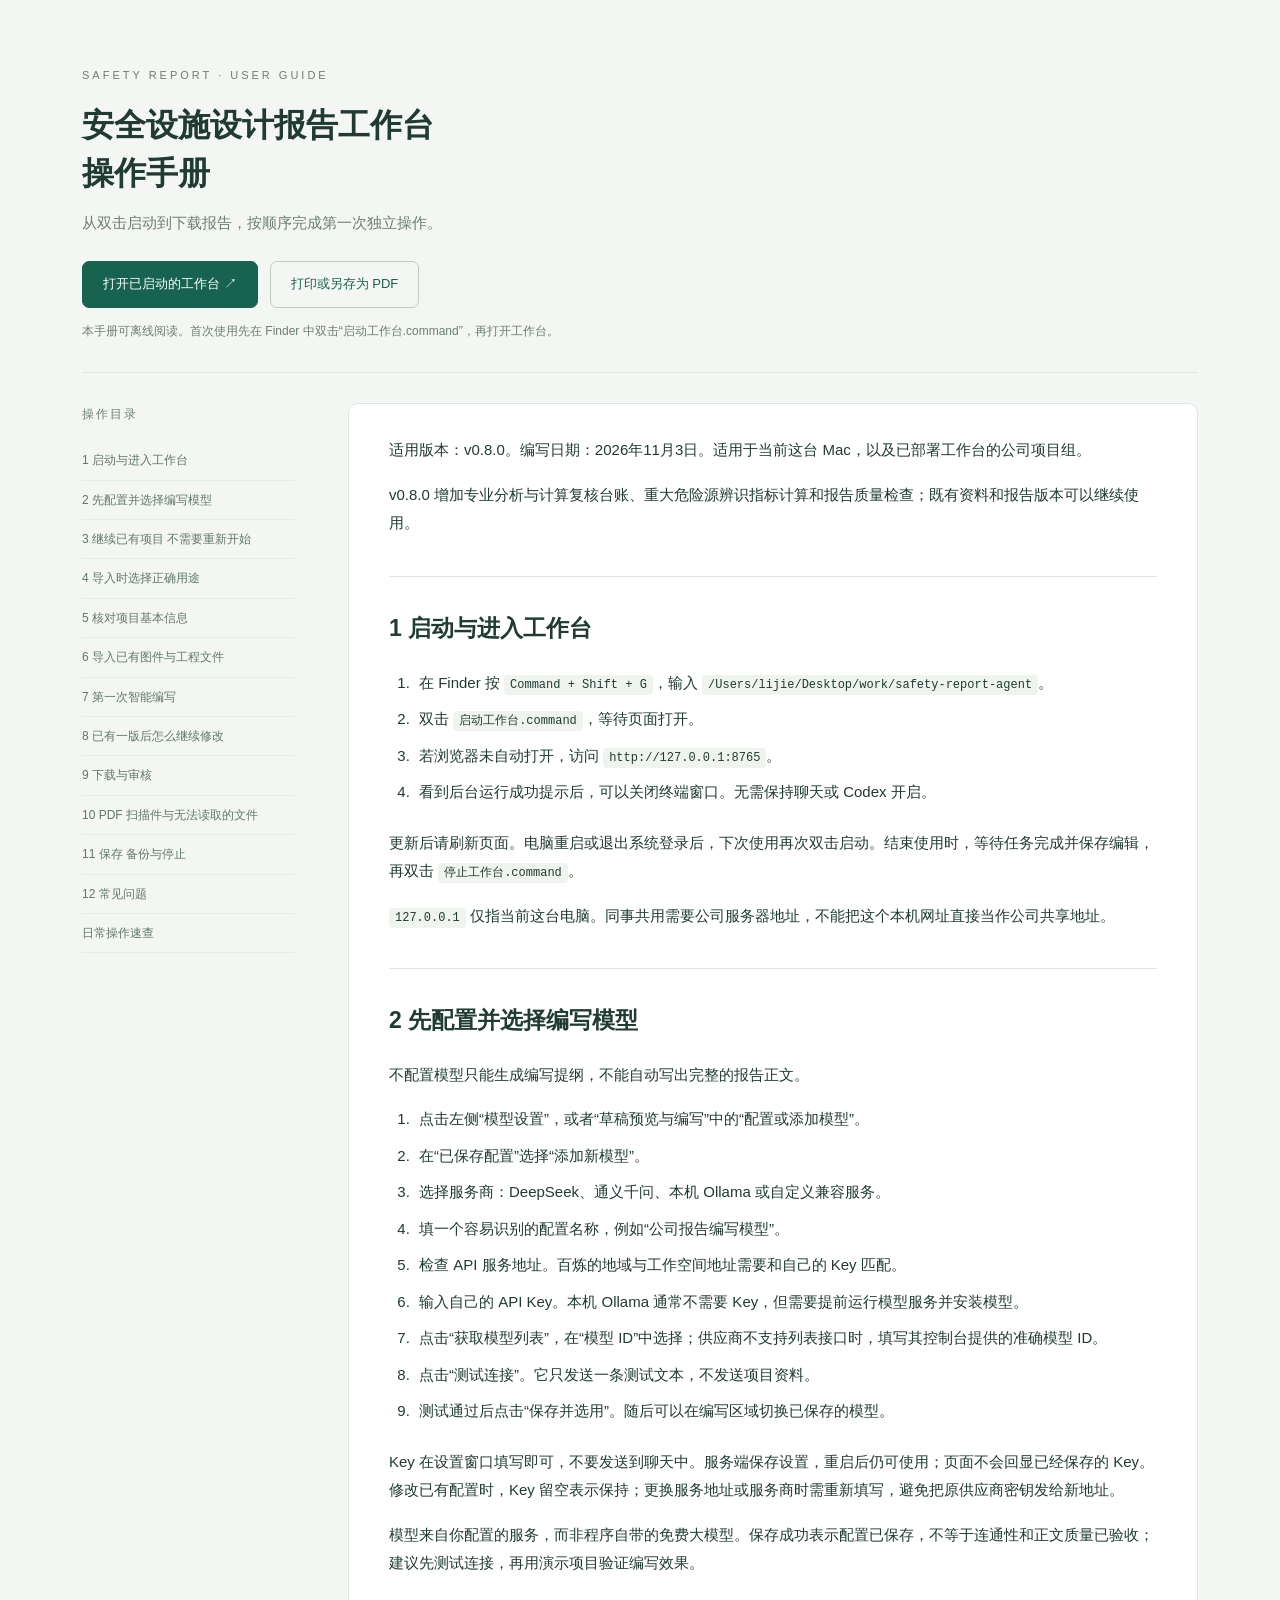
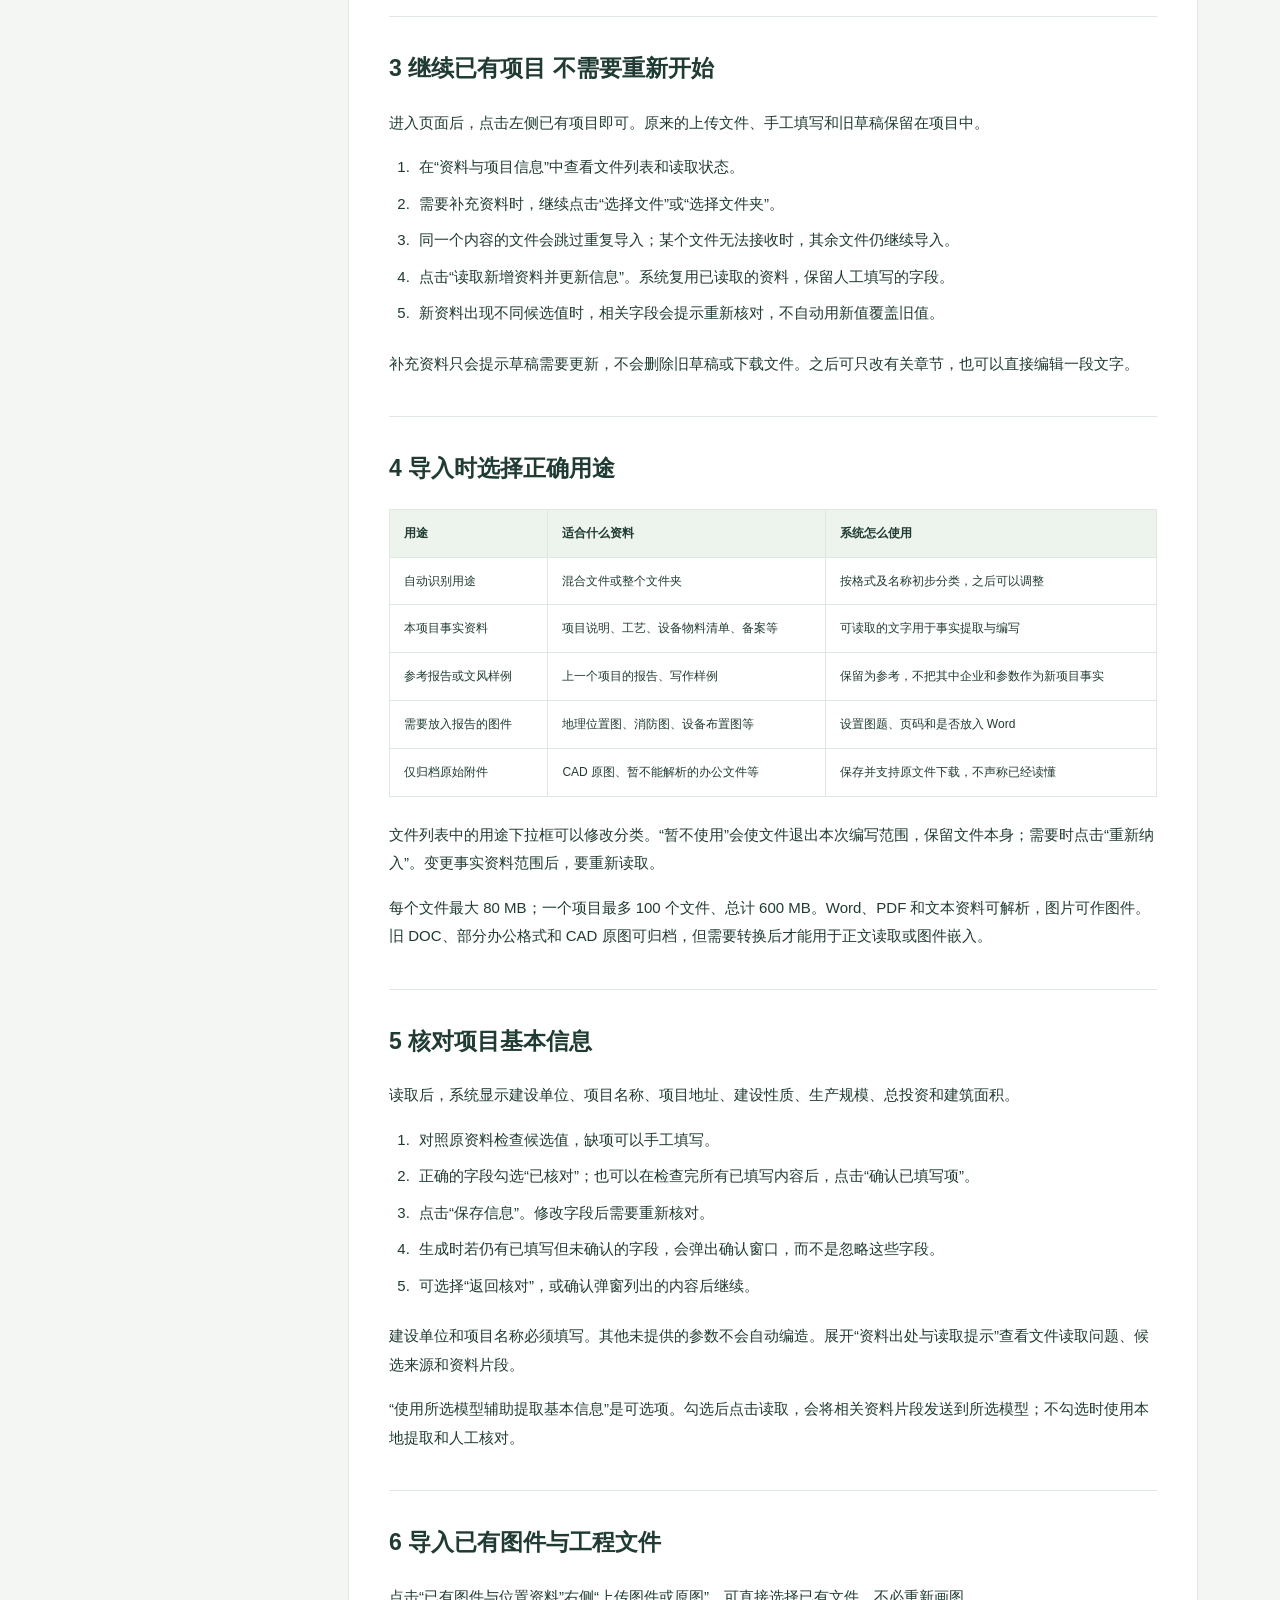
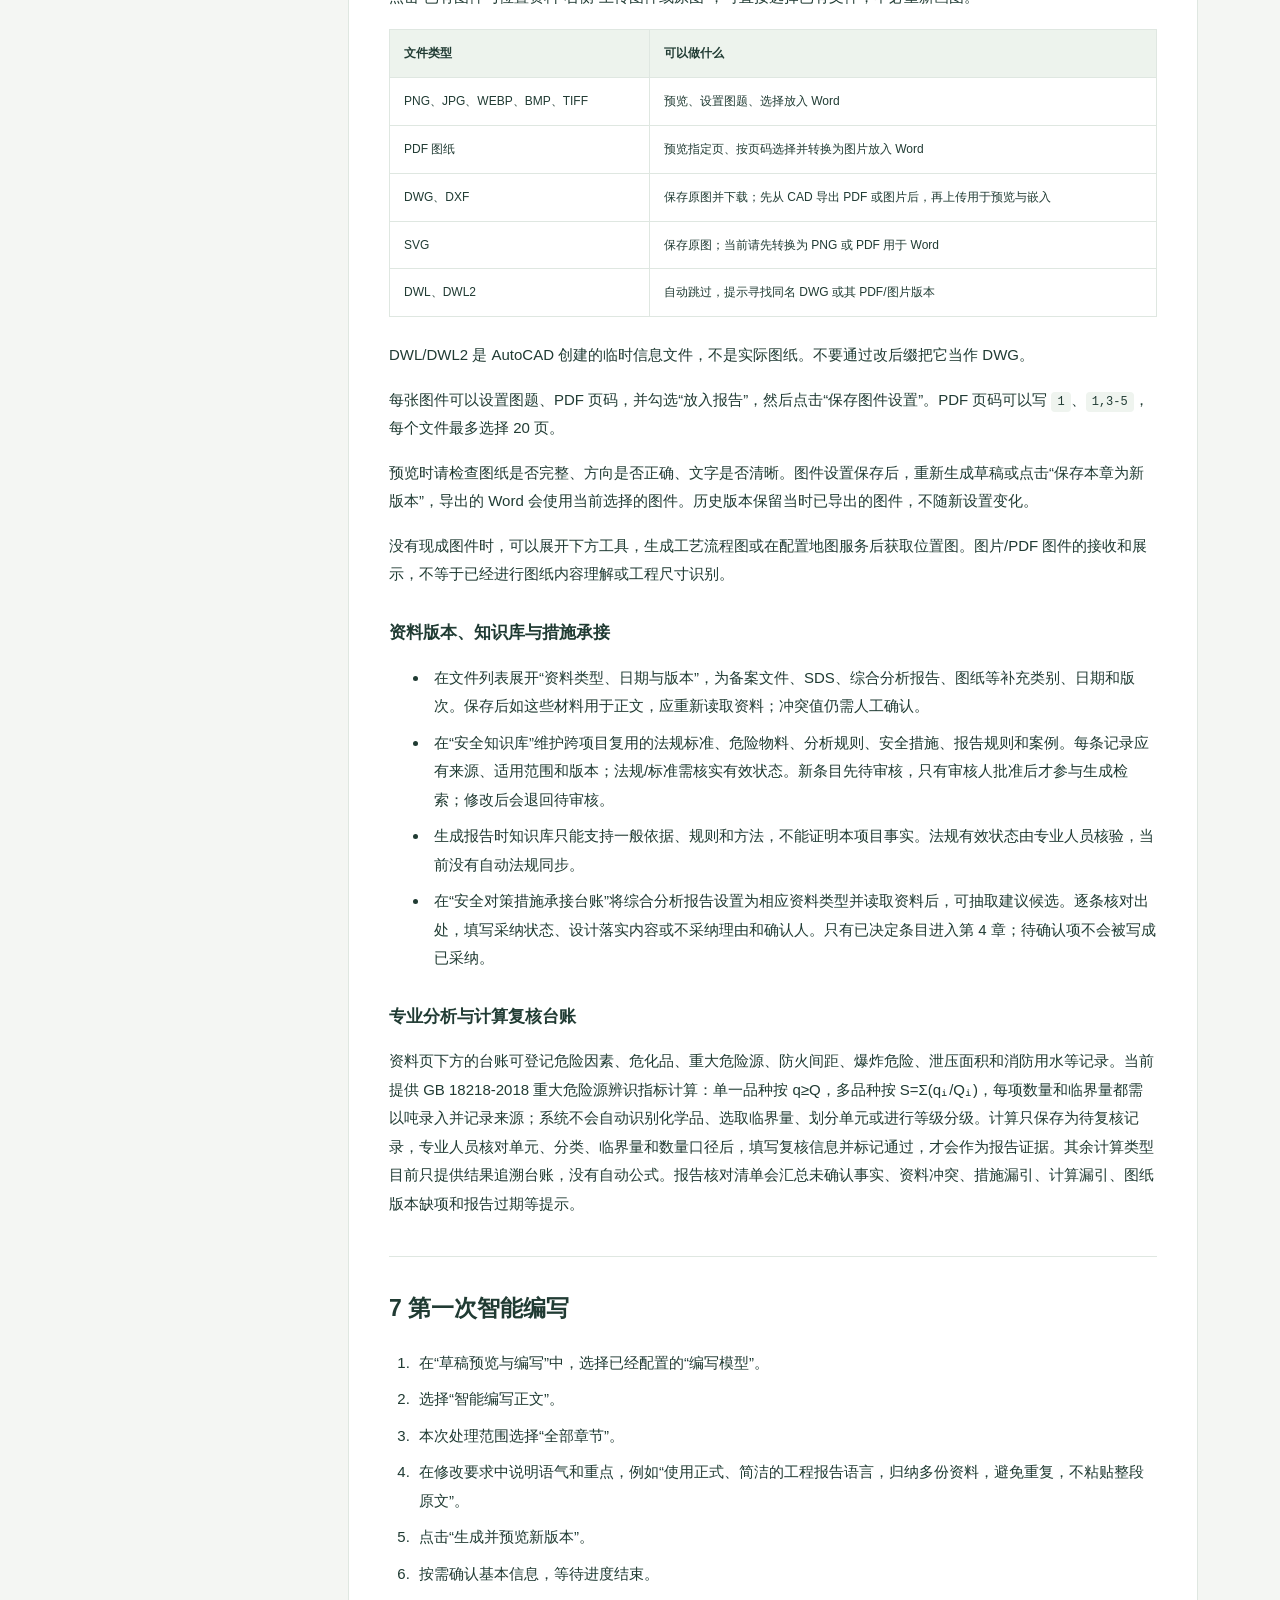
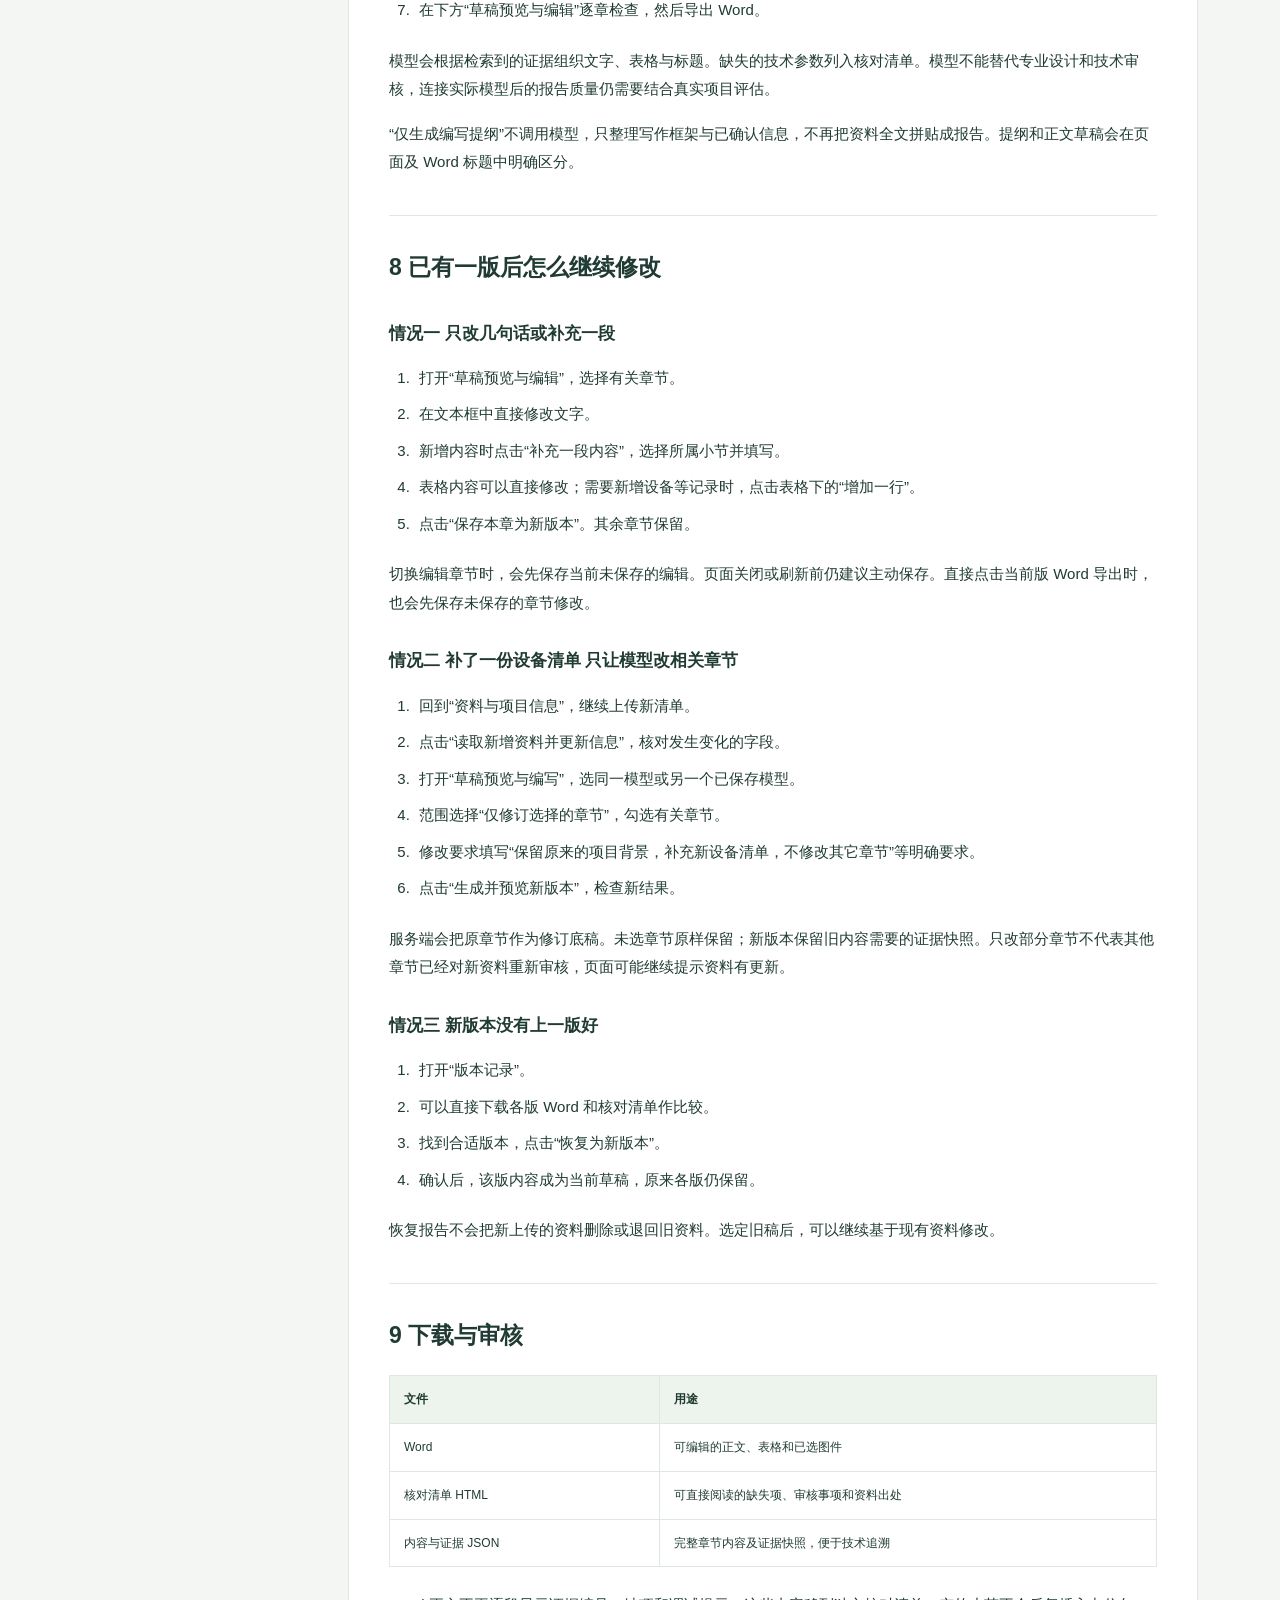
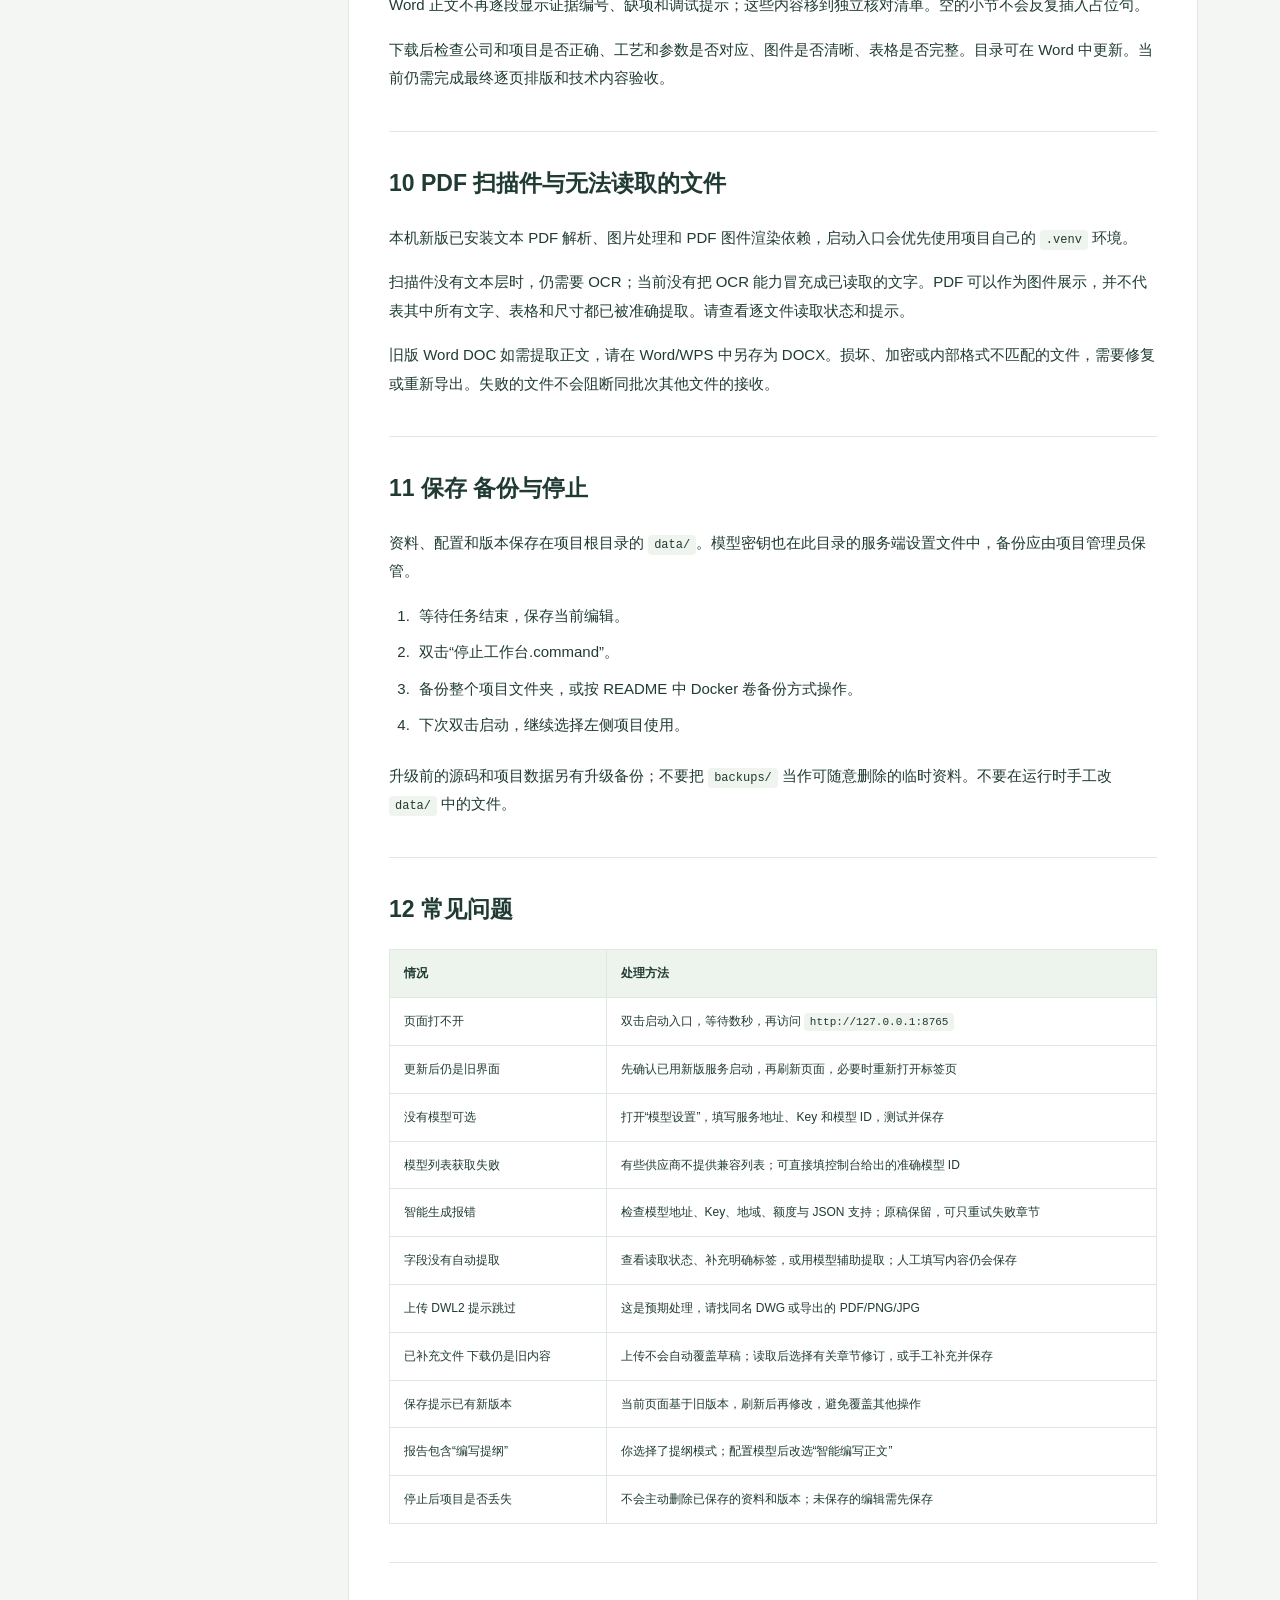
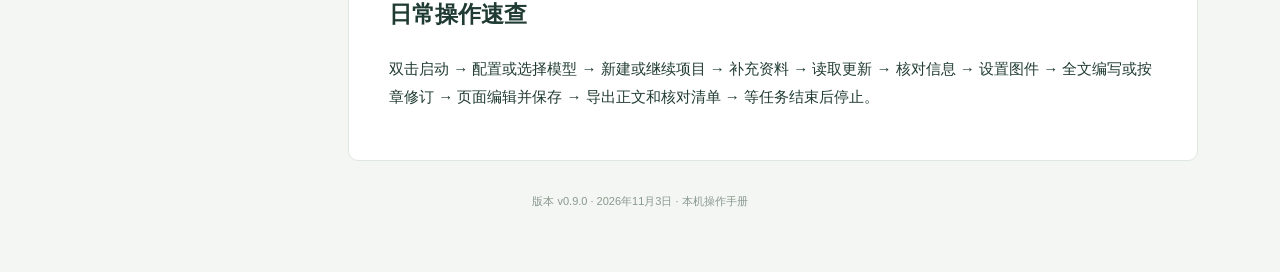
==== 操作手册.html @ 4f011739 "Initial source import: safety report agent v0.9.0" ====
<!doctype html><html lang="zh-CN"><head><meta charset="utf-8"><meta name="viewport" content="width=device-width,initial-scale=1"><title>安全设施设计报告工作台 操作手册</title><style>
:root{--ink:#203b33;--muted:#6b7e74;--green:#17634f;--line:#dfe7e1;--paper:#fff;--bg:#f4f6f3}*{box-sizing:border-box}html{scroll-behavior:smooth;scroll-padding-top:30px}body{margin:0;font:15px/1.9 -apple-system,BlinkMacSystemFont,"PingFang SC","Microsoft YaHei",sans-serif;color:var(--ink);background:var(--bg)}a{color:var(--green);text-decoration:none}a:hover{text-decoration:underline}.wrap{max-width:1180px;margin:auto;padding:40px 32px 60px}.hero{border-bottom:1px solid var(--line);padding:20px 0 30px;margin-bottom:30px}.eyebrow{font-size:11px;letter-spacing:3px;color:var(--muted)}h1{font-size:32px;line-height:1.5;margin:12px 0;font-weight:650}.subtitle{color:var(--muted);margin:0}.hero-actions{display:flex;gap:12px;align-items:center;flex-wrap:wrap;margin-top:24px}.button{display:inline-block;padding:10px 20px;background:var(--green);color:white;border-radius:7px;border:1px solid var(--green);font:inherit;font-size:13px;cursor:pointer}.button.secondary{background:transparent;color:var(--green);border-color:#bdcdc2}.hero small{display:block;color:var(--muted);margin-top:12px;font-size:12px}.layout{display:grid;grid-template-columns:230px minmax(0,1fr);gap:36px;align-items:start}nav{position:sticky;top:28px;padding-right:18px}nav strong{font-size:12px;font-weight:500;color:var(--muted);letter-spacing:2px;display:block;margin:0 0 15px}nav a{display:block;color:#5f7869;font-size:12px;padding:9px 0;border-bottom:1px solid #e6ece6;line-height:1.7}article{background:var(--paper);padding:32px 40px;border:1px solid var(--line);border-radius:10px;min-width:0}p{margin:0 0 16px}h2{font-size:23px;margin:38px 0 18px;font-weight:600;border-top:1px solid var(--line);padding-top:30px}h3{font-size:17px;margin:28px 0 14px;font-weight:600}ol{padding-left:25px;margin:12px 0 22px}li{padding-left:5px;margin:8px 0}code{font:12px/1.8 ui-monospace,SFMono-Regular,Menlo,"PingFang SC",monospace;background:#eff4ef;padding:3px 6px;border-radius:4px;overflow-wrap:anywhere;word-break:break-word}pre{background:#f0f5f0;padding:18px 22px;white-space:pre-wrap;overflow:auto;border-radius:6px;margin:18px 0 23px}pre code{background:transparent;padding:0;font-size:13px}.table-wrap{overflow-x:auto;margin:18px 0 24px}table{border-collapse:collapse;width:100%;font-size:12px;line-height:1.9}th,td{border:1px solid var(--line);padding:12px 14px;vertical-align:top;text-align:left}th{background:#edf3ed;font-weight:600}td:first-child{min-width:140px}td code{font-size:11px}footer{text-align:center;font-size:11px;color:#89998d;margin-top:30px}.route{font-size:12px;color:var(--muted);overflow-wrap:anywhere}button:focus-visible,a:focus-visible{outline:3px solid #81a88e;outline-offset:3px}@media(max-width:850px){.wrap{padding:25px 18px}.layout{display:block}nav{position:static;padding:0;margin-bottom:25px;display:flex;gap:8px;flex-wrap:wrap}nav strong{width:100%;margin-bottom:5px}nav a{border:1px solid var(--line);border-radius:5px;padding:6px 10px;font-size:11px}article{padding:22px}h1{font-size:27px}h2{font-size:21px}.route{font-size:11px}}@media print{@page{size:A4;margin:18mm 16mm}body{background:white;font-size:10pt;line-height:1.75}.wrap{padding:0;max-width:none}.hero{padding:0 0 14px;margin-bottom:16px}.eyebrow{font-size:8pt}h1{font-size:21pt}.subtitle{font-size:10pt}.hero-actions,nav,.hero small,footer{display:none}.layout{display:block}article{border:0;padding:0;border-radius:0}h2{font-size:15pt;margin:22px 0 12px;padding-top:16px;break-after:avoid}h3{font-size:11.5pt;margin:18px 0 9px;break-after:avoid}p,li{orphans:3;widows:3}table{font-size:9pt}thead{display:table-header-group}tr{break-inside:avoid}th,td{padding:6px 8px}code{font-size:8pt}pre{break-inside:avoid;padding:10px 14px}a{color:inherit}.table-wrap{overflow:visible}td:first-child{min-width:0}.route{font-size:8pt}}
</style></head><body><div class="wrap"><header class="hero"><span class="eyebrow">SAFETY REPORT · USER GUIDE</span><h1>安全设施设计报告工作台<br>操作手册</h1><p class="subtitle">从双击启动到下载报告，按顺序完成第一次独立操作。</p><div class="hero-actions"><a class="button" href="http://127.0.0.1:8765" target="_blank" rel="noopener">打开已启动的工作台 ↗</a><button class="button secondary" type="button" onclick="window.print()">打印或另存为 PDF</button></div><small>本手册可离线阅读。首次使用先在 Finder 中双击“启动工作台.command”，再打开工作台。</small></header><div class="layout"><nav aria-label="手册目录"><strong>操作目录</strong><a href="#section-1">1 启动与进入工作台</a><a href="#section-2">2 先配置并选择编写模型</a><a href="#section-3">3 继续已有项目 不需要重新开始</a><a href="#section-4">4 导入时选择正确用途</a><a href="#section-5">5 核对项目基本信息</a><a href="#section-6">6 导入已有图件与工程文件</a><a href="#section-7">7 第一次智能编写</a><a href="#section-8">8 已有一版后怎么继续修改</a><a href="#section-9">9 下载与审核</a><a href="#section-10">10 PDF 扫描件与无法读取的文件</a><a href="#section-11">11 保存 备份与停止</a><a href="#section-12">12 常见问题</a><a href="#section-13">日常操作速查</a></nav><article><p>适用版本：v0.8.0。编写日期：2026年11月3日。适用于当前这台 Mac，以及已部署工作台的公司项目组。</p><p>v0.8.0 增加专业分析与计算复核台账、重大危险源辨识指标计算和报告质量检查；既有资料和报告版本可以继续使用。</p><h2 id="section-1">1 启动与进入工作台</h2><ol start="1"><li>在 Finder 按 <code>Command + Shift + G</code>，输入 <code>/Users/lijie/Desktop/work/safety-report-agent</code>。</li><li>双击 <code>启动工作台.command</code>，等待页面打开。</li><li>若浏览器未自动打开，访问 <code>http://127.0.0.1:8765</code>。</li><li>看到后台运行成功提示后，可以关闭终端窗口。无需保持聊天或 Codex 开启。</li></ol><p>更新后请刷新页面。电脑重启或退出系统登录后，下次使用再次双击启动。结束使用时，等待任务完成并保存编辑，再双击 <code>停止工作台.command</code>。</p><p><code>127.0.0.1</code> 仅指当前这台电脑。同事共用需要公司服务器地址，不能把这个本机网址直接当作公司共享地址。</p><h2 id="section-2">2 先配置并选择编写模型</h2><p>不配置模型只能生成编写提纲，不能自动写出完整的报告正文。</p><ol start="1"><li>点击左侧“模型设置”，或者“草稿预览与编写”中的“配置或添加模型”。</li><li>在“已保存配置”选择“添加新模型”。</li><li>选择服务商：DeepSeek、通义千问、本机 Ollama 或自定义兼容服务。</li><li>填一个容易识别的配置名称，例如“公司报告编写模型”。</li><li>检查 API 服务地址。百炼的地域与工作空间地址需要和自己的 Key 匹配。</li><li>输入自己的 API Key。本机 Ollama 通常不需要 Key，但需要提前运行模型服务并安装模型。</li><li>点击“获取模型列表”，在“模型 ID”中选择；供应商不支持列表接口时，填写其控制台提供的准确模型 ID。</li><li>点击“测试连接”。它只发送一条测试文本，不发送项目资料。</li><li>测试通过后点击“保存并选用”。随后可以在编写区域切换已保存的模型。</li></ol><p>Key 在设置窗口填写即可，不要发送到聊天中。服务端保存设置，重启后仍可使用；页面不会回显已经保存的 Key。修改已有配置时，Key 留空表示保持；更换服务地址或服务商时需重新填写，避免把原供应商密钥发给新地址。</p><p>模型来自你配置的服务，而非程序自带的免费大模型。保存成功表示配置已保存，不等于连通性和正文质量已验收；建议先测试连接，再用演示项目验证编写效果。</p><h2 id="section-3">3 继续已有项目 不需要重新开始</h2><p>进入页面后，点击左侧已有项目即可。原来的上传文件、手工填写和旧草稿保留在项目中。</p><ol start="1"><li>在“资料与项目信息”中查看文件列表和读取状态。</li><li>需要补充资料时，继续点击“选择文件”或“选择文件夹”。</li><li>同一个内容的文件会跳过重复导入；某个文件无法接收时，其余文件仍继续导入。</li><li>点击“读取新增资料并更新信息”。系统复用已读取的资料，保留人工填写的字段。</li><li>新资料出现不同候选值时，相关字段会提示重新核对，不自动用新值覆盖旧值。</li></ol><p>补充资料只会提示草稿需要更新，不会删除旧草稿或下载文件。之后可只改有关章节，也可以直接编辑一段文字。</p><h2 id="section-4">4 导入时选择正确用途</h2><div class="table-wrap"><table><thead><tr><th>用途</th><th>适合什么资料</th><th>系统怎么使用</th></tr></thead><tbody><tr><td>自动识别用途</td><td>混合文件或整个文件夹</td><td>按格式及名称初步分类，之后可以调整</td></tr><tr><td>本项目事实资料</td><td>项目说明、工艺、设备物料清单、备案等</td><td>可读取的文字用于事实提取与编写</td></tr><tr><td>参考报告或文风样例</td><td>上一个项目的报告、写作样例</td><td>保留为参考，不把其中企业和参数作为新项目事实</td></tr><tr><td>需要放入报告的图件</td><td>地理位置图、消防图、设备布置图等</td><td>设置图题、页码和是否放入 Word</td></tr><tr><td>仅归档原始附件</td><td>CAD 原图、暂不能解析的办公文件等</td><td>保存并支持原文件下载，不声称已经读懂</td></tr></tbody></table></div><p>文件列表中的用途下拉框可以修改分类。“暂不使用”会使文件退出本次编写范围，保留文件本身；需要时点击“重新纳入”。变更事实资料范围后，要重新读取。</p><p>每个文件最大 80 MB；一个项目最多 100 个文件、总计 600 MB。Word、PDF 和文本资料可解析，图片可作图件。旧 DOC、部分办公格式和 CAD 原图可归档，但需要转换后才能用于正文读取或图件嵌入。</p><h2 id="section-5">5 核对项目基本信息</h2><p>读取后，系统显示建设单位、项目名称、项目地址、建设性质、生产规模、总投资和建筑面积。</p><ol start="1"><li>对照原资料检查候选值，缺项可以手工填写。</li><li>正确的字段勾选“已核对”；也可以在检查完所有已填写内容后，点击“确认已填写项”。</li><li>点击“保存信息”。修改字段后需要重新核对。</li><li>生成时若仍有已填写但未确认的字段，会弹出确认窗口，而不是忽略这些字段。</li><li>可选择“返回核对”，或确认弹窗列出的内容后继续。</li></ol><p>建设单位和项目名称必须填写。其他未提供的参数不会自动编造。展开“资料出处与读取提示”查看文件读取问题、候选来源和资料片段。</p><p>“使用所选模型辅助提取基本信息”是可选项。勾选后点击读取，会将相关资料片段发送到所选模型；不勾选时使用本地提取和人工核对。</p><h2 id="section-6">6 导入已有图件与工程文件</h2><p>点击“已有图件与位置资料”右侧“上传图件或原图”，可直接选择已有文件，不必重新画图。</p><div class="table-wrap"><table><thead><tr><th>文件类型</th><th>可以做什么</th></tr></thead><tbody><tr><td>PNG、JPG、WEBP、BMP、TIFF</td><td>预览、设置图题、选择放入 Word</td></tr><tr><td>PDF 图纸</td><td>预览指定页、按页码选择并转换为图片放入 Word</td></tr><tr><td>DWG、DXF</td><td>保存原图并下载；先从 CAD 导出 PDF 或图片后，再上传用于预览与嵌入</td></tr><tr><td>SVG</td><td>保存原图；当前请先转换为 PNG 或 PDF 用于 Word</td></tr><tr><td>DWL、DWL2</td><td>自动跳过，提示寻找同名 DWG 或其 PDF/图片版本</td></tr></tbody></table></div><p>DWL/DWL2 是 AutoCAD 创建的临时信息文件，不是实际图纸。不要通过改后缀把它当作 DWG。</p><p>每张图件可以设置图题、PDF 页码，并勾选“放入报告”，然后点击“保存图件设置”。PDF 页码可以写 <code>1</code>、<code>1,3-5</code>，每个文件最多选择 20 页。</p><p>预览时请检查图纸是否完整、方向是否正确、文字是否清晰。图件设置保存后，重新生成草稿或点击“保存本章为新版本”，导出的 Word 会使用当前选择的图件。历史版本保留当时已导出的图件，不随新设置变化。</p><p>没有现成图件时，可以展开下方工具，生成工艺流程图或在配置地图服务后获取位置图。图片/PDF 图件的接收和展示，不等于已经进行图纸内容理解或工程尺寸识别。</p><h3>资料版本、知识库与措施承接</h3><ul><li>在文件列表展开“资料类型、日期与版本”，为备案文件、SDS、综合分析报告、图纸等补充类别、日期和版次。保存后如这些材料用于正文，应重新读取资料；冲突值仍需人工确认。</li><li>在“安全知识库”维护跨项目复用的法规标准、危险物料、分析规则、安全措施、报告规则和案例。每条记录应有来源、适用范围和版本；法规/标准需核实有效状态。新条目先待审核，只有审核人批准后才参与生成检索；修改后会退回待审核。</li><li>生成报告时知识库只能支持一般依据、规则和方法，不能证明本项目事实。法规有效状态由专业人员核验，当前没有自动法规同步。</li><li>在“安全对策措施承接台账”将综合分析报告设置为相应资料类型并读取资料后，可抽取建议候选。逐条核对出处，填写采纳状态、设计落实内容或不采纳理由和确认人。只有已决定条目进入第 4 章；待确认项不会被写成已采纳。</li></ul><h3>专业分析与计算复核台账</h3><p>资料页下方的台账可登记危险因素、危化品、重大危险源、防火间距、爆炸危险、泄压面积和消防用水等记录。当前提供 GB 18218-2018 重大危险源辨识指标计算：单一品种按 q≥Q，多品种按 S=Σ(qᵢ/Qᵢ)，每项数量和临界量都需以吨录入并记录来源；系统不会自动识别化学品、选取临界量、划分单元或进行等级分级。计算只保存为待复核记录，专业人员核对单元、分类、临界量和数量口径后，填写复核信息并标记通过，才会作为报告证据。其余计算类型目前只提供结果追溯台账，没有自动公式。报告核对清单会汇总未确认事实、资料冲突、措施漏引、计算漏引、图纸版本缺项和报告过期等提示。</p><h2 id="section-7">7 第一次智能编写</h2><ol start="1"><li>在“草稿预览与编写”中，选择已经配置的“编写模型”。</li><li>选择“智能编写正文”。</li><li>本次处理范围选择“全部章节”。</li><li>在修改要求中说明语气和重点，例如“使用正式、简洁的工程报告语言，归纳多份资料，避免重复，不粘贴整段原文”。</li><li>点击“生成并预览新版本”。</li><li>按需确认基本信息，等待进度结束。</li><li>在下方“草稿预览与编辑”逐章检查，然后导出 Word。</li></ol><p>模型会根据检索到的证据组织文字、表格与标题。缺失的技术参数列入核对清单。模型不能替代专业设计和技术审核，连接实际模型后的报告质量仍需要结合真实项目评估。</p><p>“仅生成编写提纲”不调用模型，只整理写作框架与已确认信息，不再把资料全文拼贴成报告。提纲和正文草稿会在页面及 Word 标题中明确区分。</p><h2 id="section-8">8 已有一版后怎么继续修改</h2><h3>情况一 只改几句话或补充一段</h3><ol start="1"><li>打开“草稿预览与编辑”，选择有关章节。</li><li>在文本框中直接修改文字。</li><li>新增内容时点击“补充一段内容”，选择所属小节并填写。</li><li>表格内容可以直接修改；需要新增设备等记录时，点击表格下的“增加一行”。</li><li>点击“保存本章为新版本”。其余章节保留。</li></ol><p>切换编辑章节时，会先保存当前未保存的编辑。页面关闭或刷新前仍建议主动保存。直接点击当前版 Word 导出时，也会先保存未保存的章节修改。</p><h3>情况二 补了一份设备清单 只让模型改相关章节</h3><ol start="1"><li>回到“资料与项目信息”，继续上传新清单。</li><li>点击“读取新增资料并更新信息”，核对发生变化的字段。</li><li>打开“草稿预览与编写”，选同一模型或另一个已保存模型。</li><li>范围选择“仅修订选择的章节”，勾选有关章节。</li><li>修改要求填写“保留原来的项目背景，补充新设备清单，不修改其它章节”等明确要求。</li><li>点击“生成并预览新版本”，检查新结果。</li></ol><p>服务端会把原章节作为修订底稿。未选章节原样保留；新版本保留旧内容需要的证据快照。只改部分章节不代表其他章节已经对新资料重新审核，页面可能继续提示资料有更新。</p><h3>情况三 新版本没有上一版好</h3><ol start="1"><li>打开“版本记录”。</li><li>可以直接下载各版 Word 和核对清单作比较。</li><li>找到合适版本，点击“恢复为新版本”。</li><li>确认后，该版内容成为当前草稿，原来各版仍保留。</li></ol><p>恢复报告不会把新上传的资料删除或退回旧资料。选定旧稿后，可以继续基于现有资料修改。</p><h2 id="section-9">9 下载与审核</h2><div class="table-wrap"><table><thead><tr><th>文件</th><th>用途</th></tr></thead><tbody><tr><td>Word</td><td>可编辑的正文、表格和已选图件</td></tr><tr><td>核对清单 HTML</td><td>可直接阅读的缺失项、审核事项和资料出处</td></tr><tr><td>内容与证据 JSON</td><td>完整章节内容及证据快照，便于技术追溯</td></tr></tbody></table></div><p>Word 正文不再逐段显示证据编号、缺项和调试提示；这些内容移到独立核对清单。空的小节不会反复插入占位句。</p><p>下载后检查公司和项目是否正确、工艺和参数是否对应、图件是否清晰、表格是否完整。目录可在 Word 中更新。当前仍需完成最终逐页排版和技术内容验收。</p><h2 id="section-10">10 PDF 扫描件与无法读取的文件</h2><p>本机新版已安装文本 PDF 解析、图片处理和 PDF 图件渲染依赖，启动入口会优先使用项目自己的 <code>.venv</code> 环境。</p><p>扫描件没有文本层时，仍需要 OCR；当前没有把 OCR 能力冒充成已读取的文字。PDF 可以作为图件展示，并不代表其中所有文字、表格和尺寸都已被准确提取。请查看逐文件读取状态和提示。</p><p>旧版 Word DOC 如需提取正文，请在 Word/WPS 中另存为 DOCX。损坏、加密或内部格式不匹配的文件，需要修复或重新导出。失败的文件不会阻断同批次其他文件的接收。</p><h2 id="section-11">11 保存 备份与停止</h2><p>资料、配置和版本保存在项目根目录的 <code>data/</code>。模型密钥也在此目录的服务端设置文件中，备份应由项目管理员保管。</p><ol start="1"><li>等待任务结束，保存当前编辑。</li><li>双击“停止工作台.command”。</li><li>备份整个项目文件夹，或按 README 中 Docker 卷备份方式操作。</li><li>下次双击启动，继续选择左侧项目使用。</li></ol><p>升级前的源码和项目数据另有升级备份；不要把 <code>backups/</code> 当作可随意删除的临时资料。不要在运行时手工改 <code>data/</code> 中的文件。</p><h2 id="section-12">12 常见问题</h2><div class="table-wrap"><table><thead><tr><th>情况</th><th>处理方法</th></tr></thead><tbody><tr><td>页面打不开</td><td>双击启动入口，等待数秒，再访问 <code>http://127.0.0.1:8765</code></td></tr><tr><td>更新后仍是旧界面</td><td>先确认已用新版服务启动，再刷新页面，必要时重新打开标签页</td></tr><tr><td>没有模型可选</td><td>打开“模型设置”，填写服务地址、Key 和模型 ID，测试并保存</td></tr><tr><td>模型列表获取失败</td><td>有些供应商不提供兼容列表；可直接填控制台给出的准确模型 ID</td></tr><tr><td>智能生成报错</td><td>检查模型地址、Key、地域、额度与 JSON 支持；原稿保留，可只重试失败章节</td></tr><tr><td>字段没有自动提取</td><td>查看读取状态、补充明确标签，或用模型辅助提取；人工填写内容仍会保存</td></tr><tr><td>上传 DWL2 提示跳过</td><td>这是预期处理，请找同名 DWG 或导出的 PDF/PNG/JPG</td></tr><tr><td>已补充文件 下载仍是旧内容</td><td>上传不会自动覆盖草稿；读取后选择有关章节修订，或手工补充并保存</td></tr><tr><td>保存提示已有新版本</td><td>当前页面基于旧版本，刷新后再修改，避免覆盖其他操作</td></tr><tr><td>报告包含“编写提纲”</td><td>你选择了提纲模式；配置模型后改选“智能编写正文”</td></tr><tr><td>停止后项目是否丢失</td><td>不会主动删除已保存的资料和版本；未保存的编辑需先保存</td></tr></tbody></table></div><h2 id="section-13">日常操作速查</h2><p>双击启动 → 配置或选择模型 → 新建或继续项目 → 补充资料 → 读取更新 → 核对信息 → 设置图件 → 全文编写或按章修订 → 页面编辑并保存 → 导出正文和核对清单 → 等任务结束后停止。</p></article></div><footer>版本 v0.9.0 · 2026年11月3日 · 本机操作手册</footer></div></body></html>
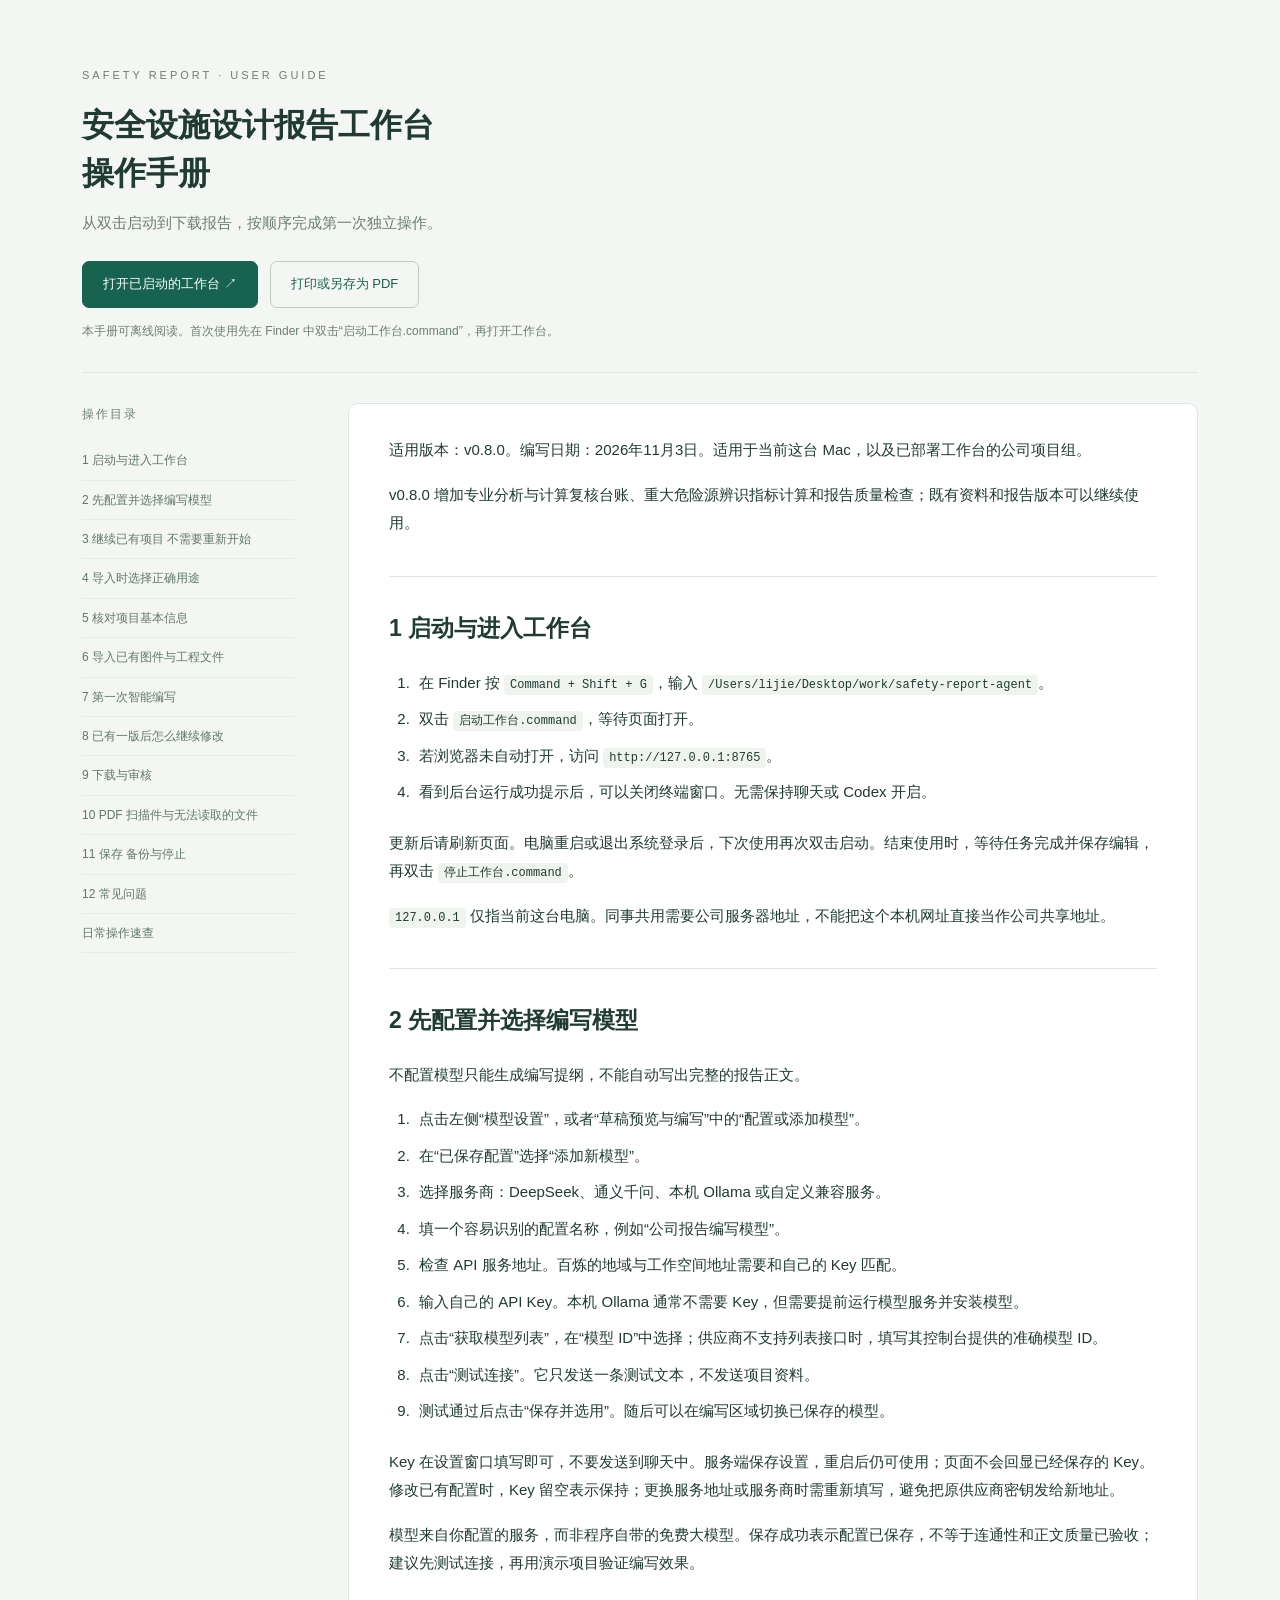
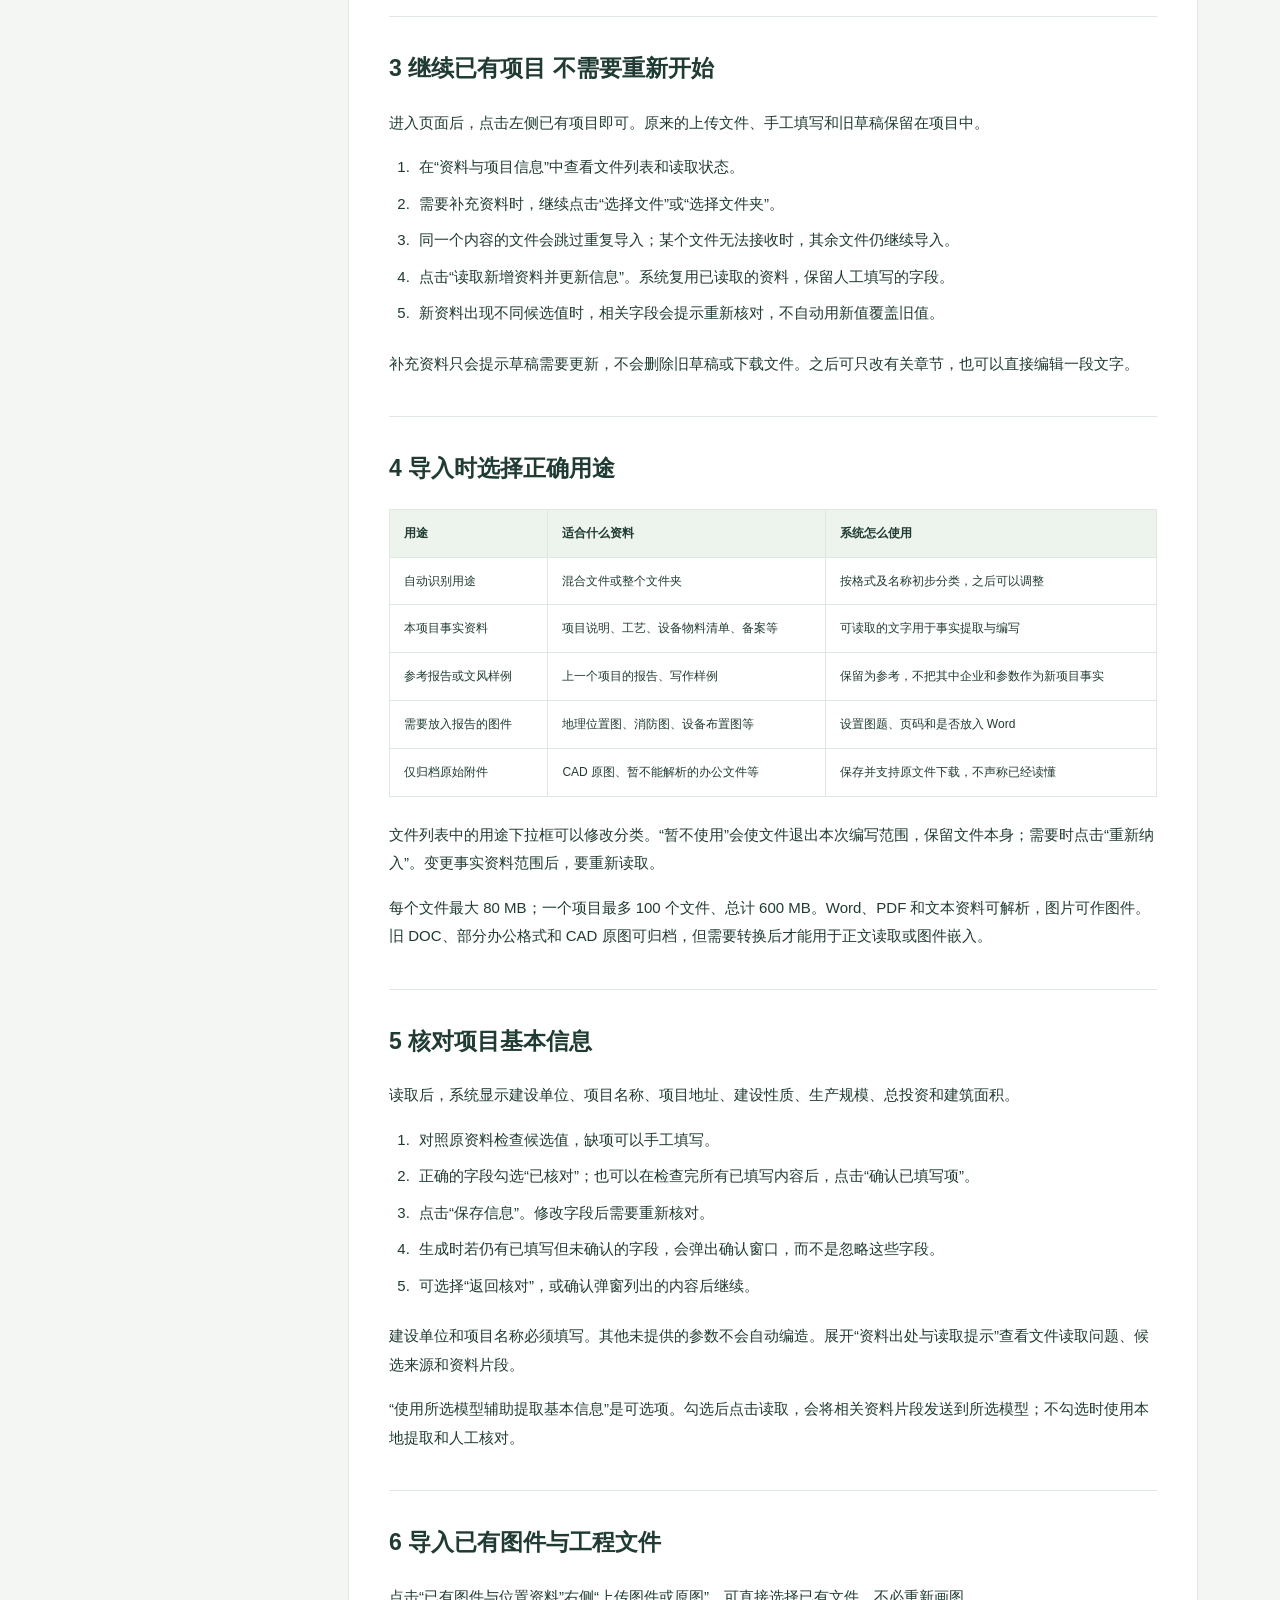
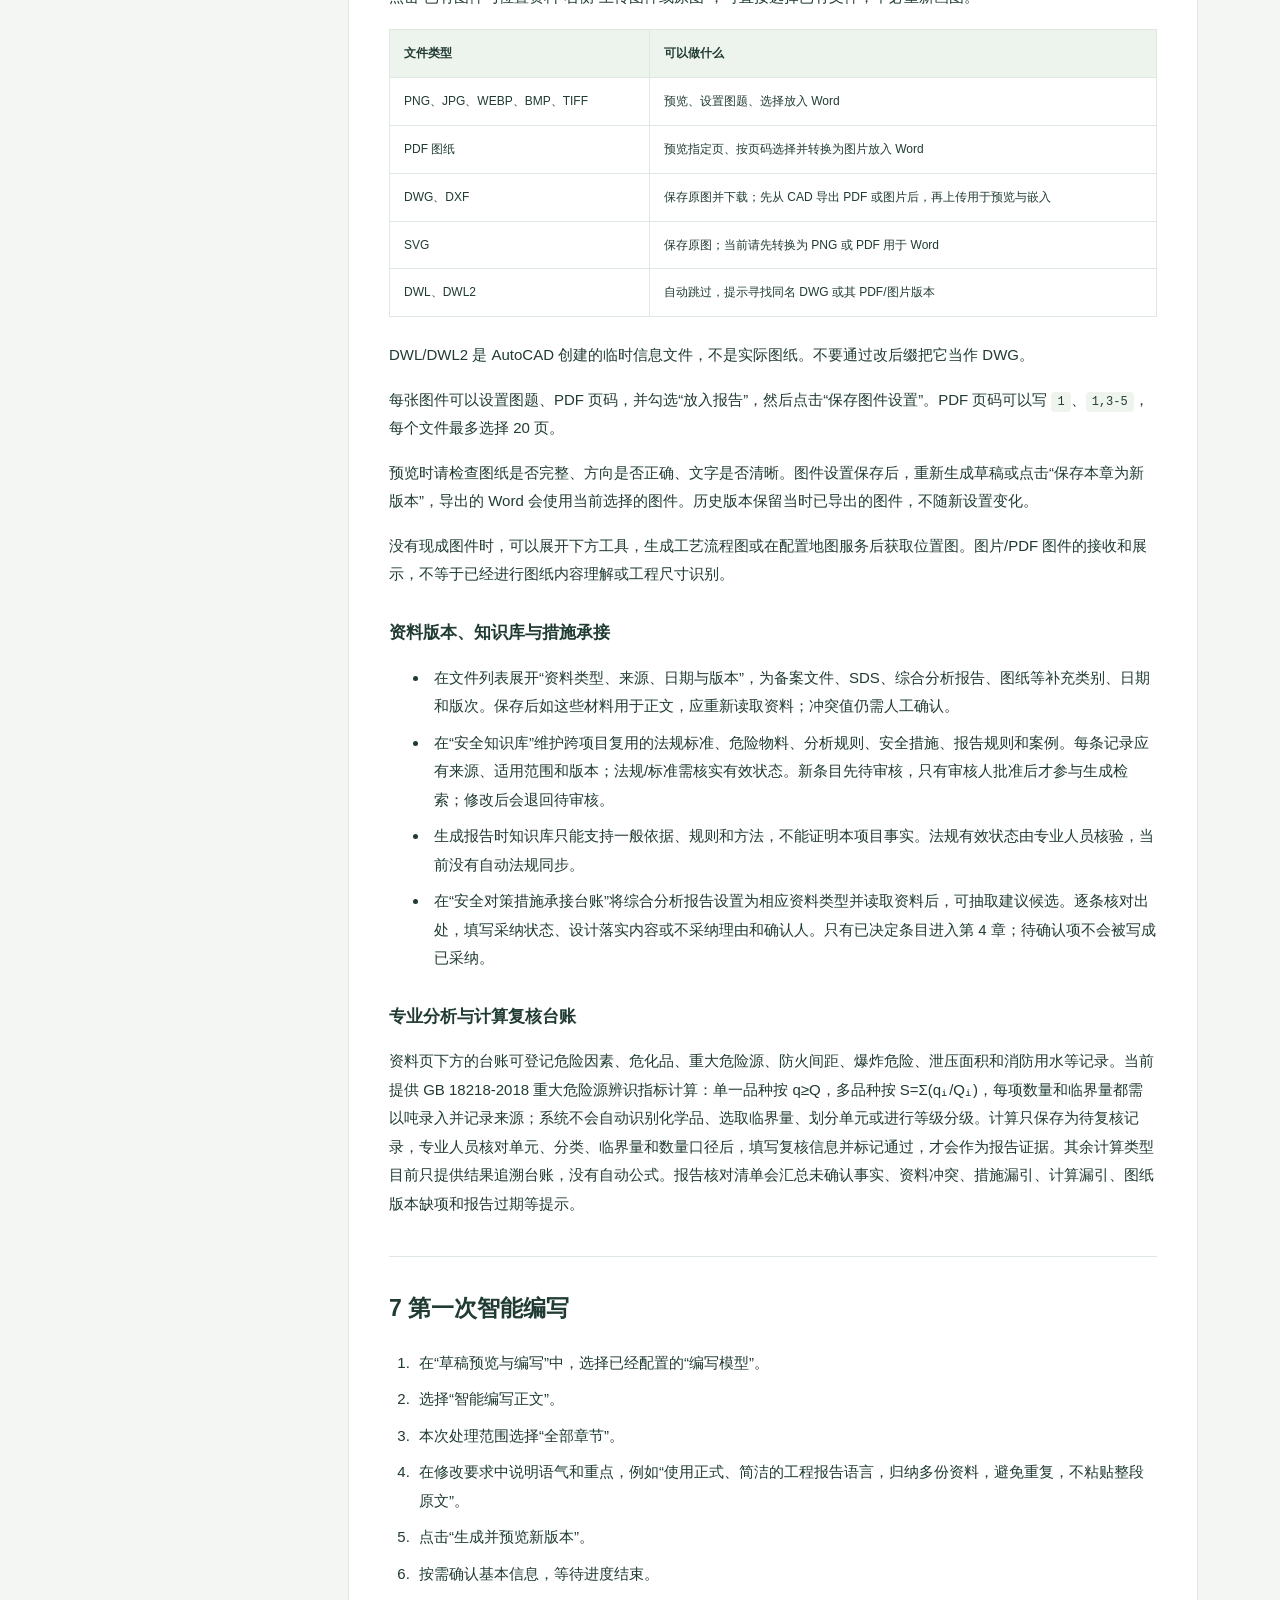
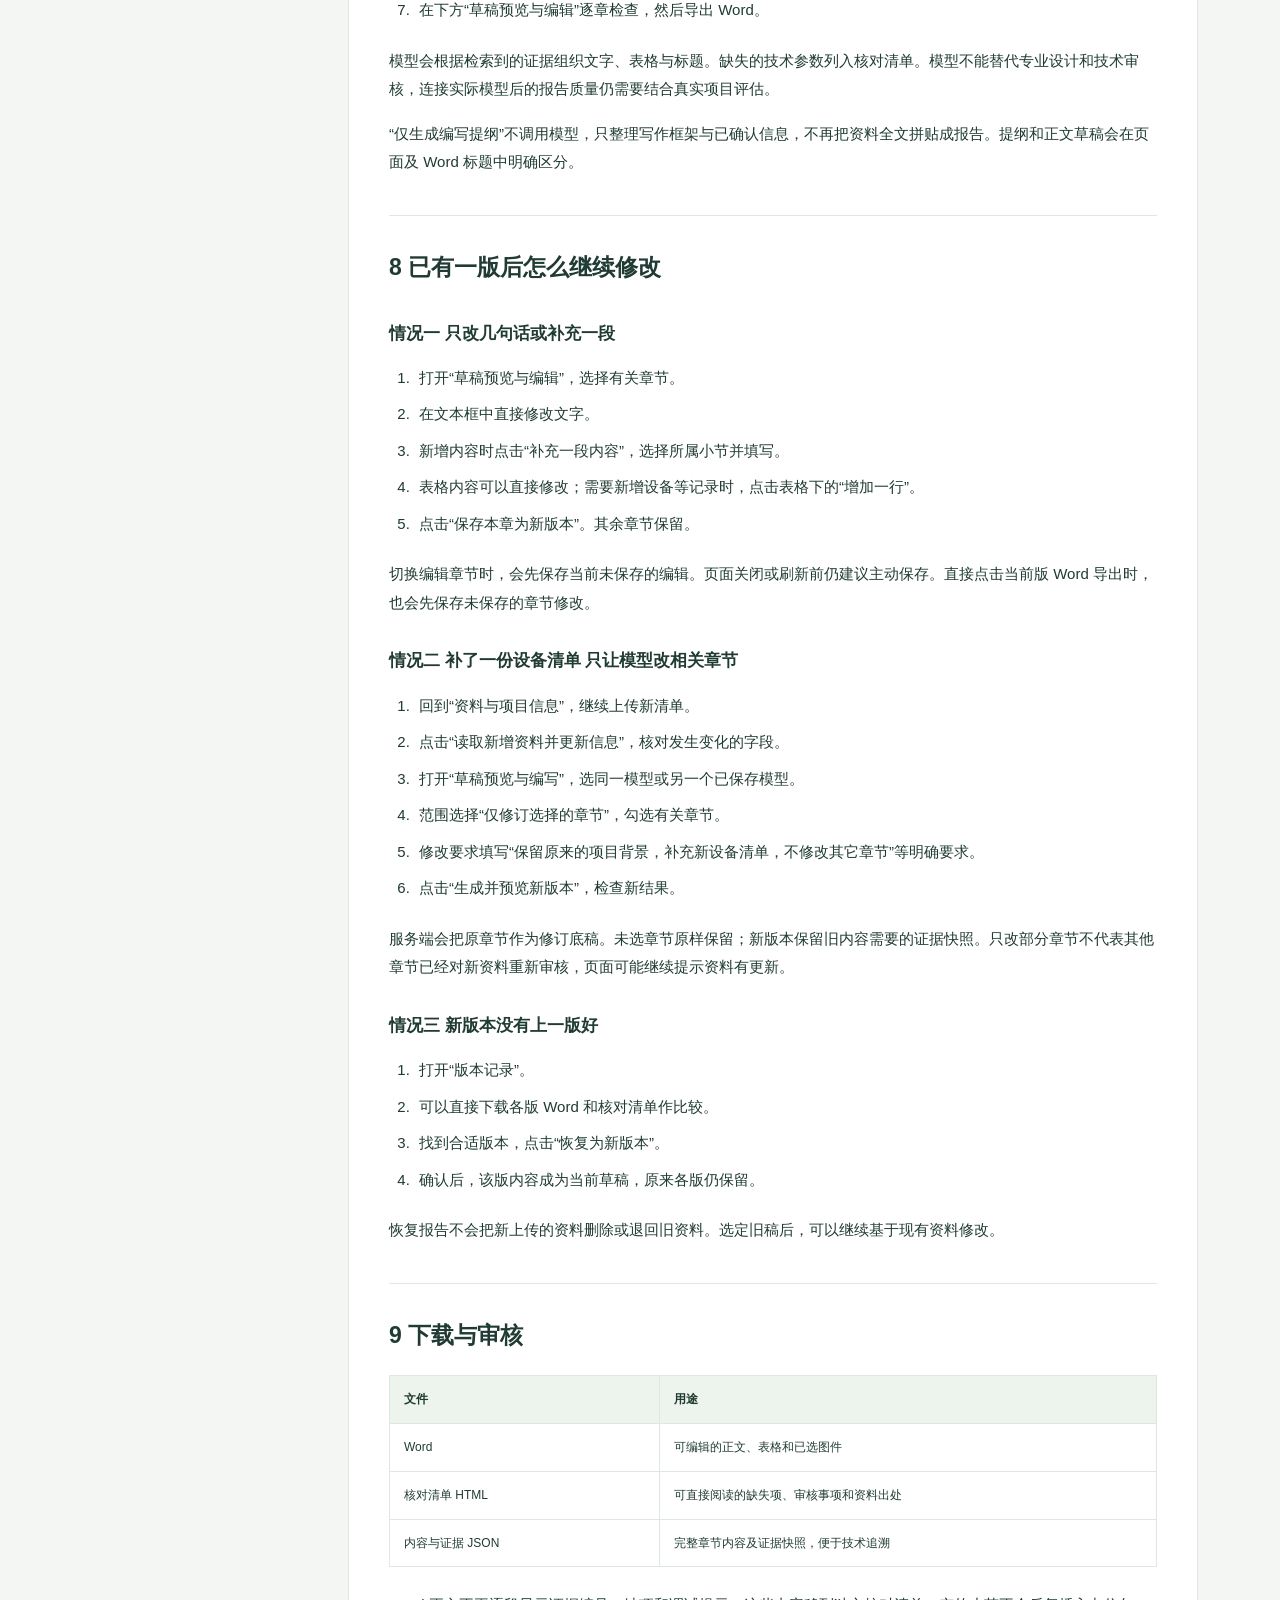
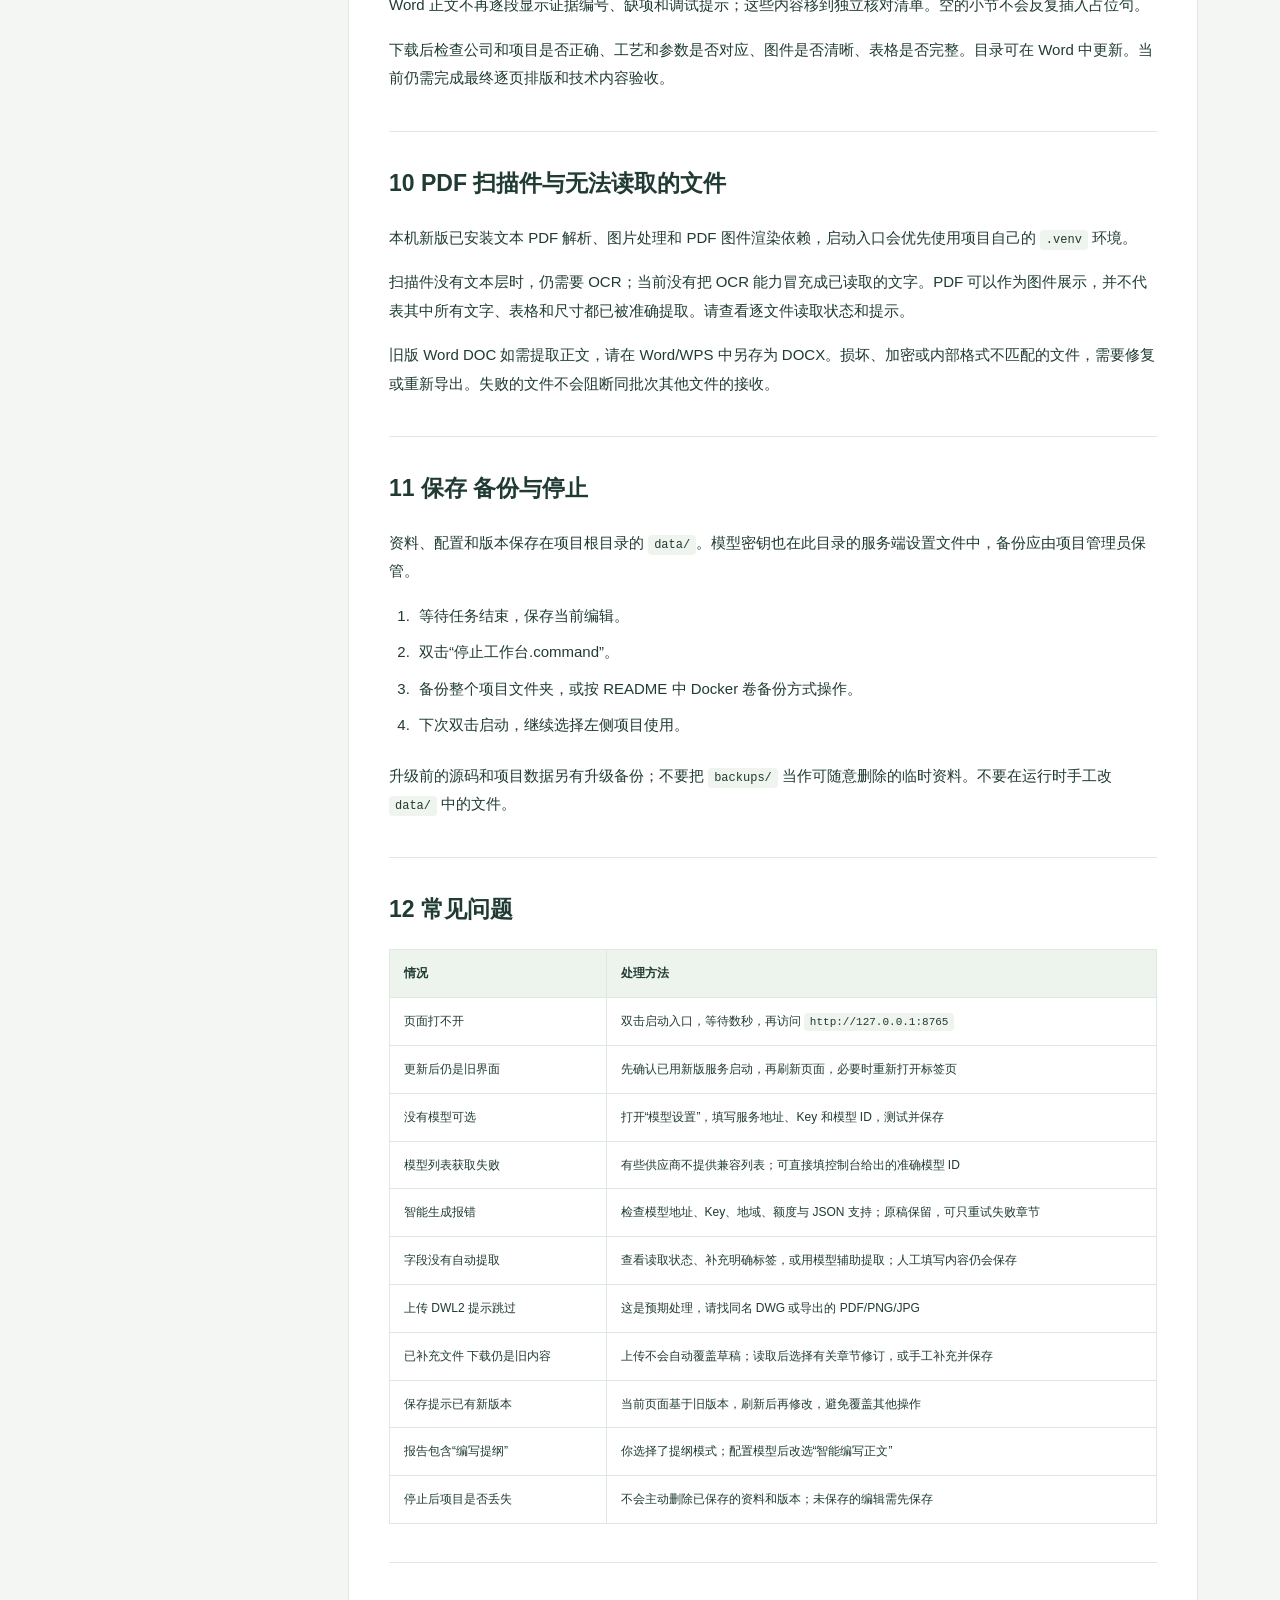
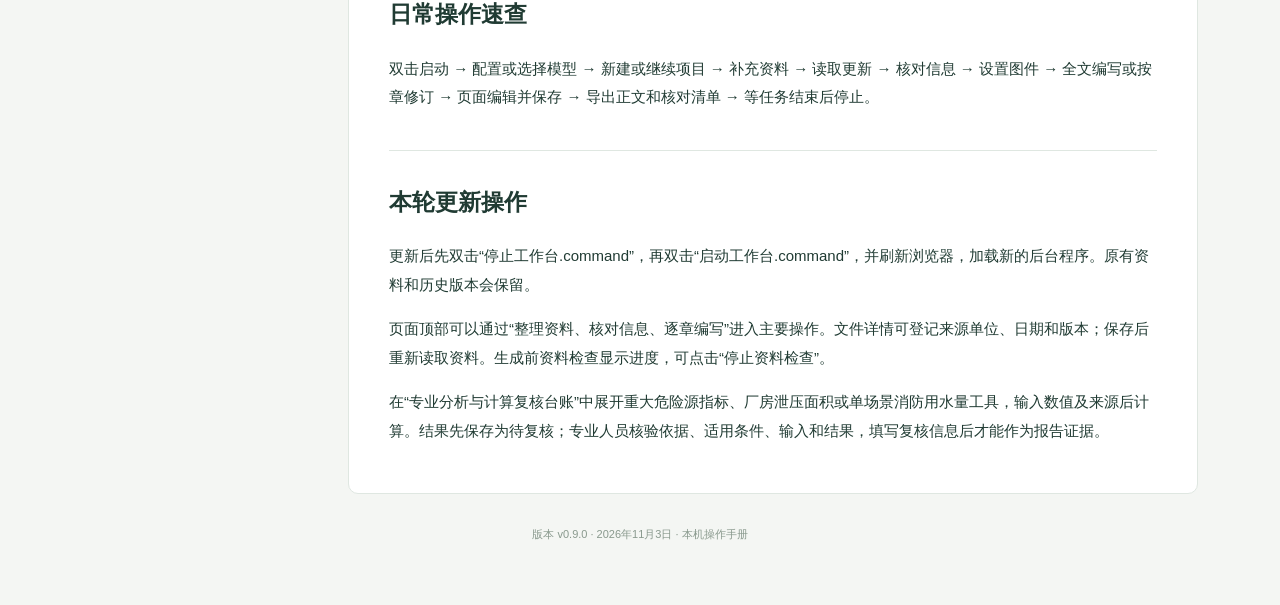
==== commit b150a815: "Add report workflows and dual knowledge retrieval" ====
--- a/操作手册.html
+++ b/操作手册.html
@@ -1,3 +1,3 @@
 <!doctype html><html lang="zh-CN"><head><meta charset="utf-8"><meta name="viewport" content="width=device-width,initial-scale=1"><title>安全设施设计报告工作台 操作手册</title><style>
 :root{--ink:#203b33;--muted:#6b7e74;--green:#17634f;--line:#dfe7e1;--paper:#fff;--bg:#f4f6f3}*{box-sizing:border-box}html{scroll-behavior:smooth;scroll-padding-top:30px}body{margin:0;font:15px/1.9 -apple-system,BlinkMacSystemFont,"PingFang SC","Microsoft YaHei",sans-serif;color:var(--ink);background:var(--bg)}a{color:var(--green);text-decoration:none}a:hover{text-decoration:underline}.wrap{max-width:1180px;margin:auto;padding:40px 32px 60px}.hero{border-bottom:1px solid var(--line);padding:20px 0 30px;margin-bottom:30px}.eyebrow{font-size:11px;letter-spacing:3px;color:var(--muted)}h1{font-size:32px;line-height:1.5;margin:12px 0;font-weight:650}.subtitle{color:var(--muted);margin:0}.hero-actions{display:flex;gap:12px;align-items:center;flex-wrap:wrap;margin-top:24px}.button{display:inline-block;padding:10px 20px;background:var(--green);color:white;border-radius:7px;border:1px solid var(--green);font:inherit;font-size:13px;cursor:pointer}.button.secondary{background:transparent;color:var(--green);border-color:#bdcdc2}.hero small{display:block;color:var(--muted);margin-top:12px;font-size:12px}.layout{display:grid;grid-template-columns:230px minmax(0,1fr);gap:36px;align-items:start}nav{position:sticky;top:28px;padding-right:18px}nav strong{font-size:12px;font-weight:500;color:var(--muted);letter-spacing:2px;display:block;margin:0 0 15px}nav a{display:block;color:#5f7869;font-size:12px;padding:9px 0;border-bottom:1px solid #e6ece6;line-height:1.7}article{background:var(--paper);padding:32px 40px;border:1px solid var(--line);border-radius:10px;min-width:0}p{margin:0 0 16px}h2{font-size:23px;margin:38px 0 18px;font-weight:600;border-top:1px solid var(--line);padding-top:30px}h3{font-size:17px;margin:28px 0 14px;font-weight:600}ol{padding-left:25px;margin:12px 0 22px}li{padding-left:5px;margin:8px 0}code{font:12px/1.8 ui-monospace,SFMono-Regular,Menlo,"PingFang SC",monospace;background:#eff4ef;padding:3px 6px;border-radius:4px;overflow-wrap:anywhere;word-break:break-word}pre{background:#f0f5f0;padding:18px 22px;white-space:pre-wrap;overflow:auto;border-radius:6px;margin:18px 0 23px}pre code{background:transparent;padding:0;font-size:13px}.table-wrap{overflow-x:auto;margin:18px 0 24px}table{border-collapse:collapse;width:100%;font-size:12px;line-height:1.9}th,td{border:1px solid var(--line);padding:12px 14px;vertical-align:top;text-align:left}th{background:#edf3ed;font-weight:600}td:first-child{min-width:140px}td code{font-size:11px}footer{text-align:center;font-size:11px;color:#89998d;margin-top:30px}.route{font-size:12px;color:var(--muted);overflow-wrap:anywhere}button:focus-visible,a:focus-visible{outline:3px solid #81a88e;outline-offset:3px}@media(max-width:850px){.wrap{padding:25px 18px}.layout{display:block}nav{position:static;padding:0;margin-bottom:25px;display:flex;gap:8px;flex-wrap:wrap}nav strong{width:100%;margin-bottom:5px}nav a{border:1px solid var(--line);border-radius:5px;padding:6px 10px;font-size:11px}article{padding:22px}h1{font-size:27px}h2{font-size:21px}.route{font-size:11px}}@media print{@page{size:A4;margin:18mm 16mm}body{background:white;font-size:10pt;line-height:1.75}.wrap{padding:0;max-width:none}.hero{padding:0 0 14px;margin-bottom:16px}.eyebrow{font-size:8pt}h1{font-size:21pt}.subtitle{font-size:10pt}.hero-actions,nav,.hero small,footer{display:none}.layout{display:block}article{border:0;padding:0;border-radius:0}h2{font-size:15pt;margin:22px 0 12px;padding-top:16px;break-after:avoid}h3{font-size:11.5pt;margin:18px 0 9px;break-after:avoid}p,li{orphans:3;widows:3}table{font-size:9pt}thead{display:table-header-group}tr{break-inside:avoid}th,td{padding:6px 8px}code{font-size:8pt}pre{break-inside:avoid;padding:10px 14px}a{color:inherit}.table-wrap{overflow:visible}td:first-child{min-width:0}.route{font-size:8pt}}
-</style></head><body><div class="wrap"><header class="hero"><span class="eyebrow">SAFETY REPORT · USER GUIDE</span><h1>安全设施设计报告工作台<br>操作手册</h1><p class="subtitle">从双击启动到下载报告，按顺序完成第一次独立操作。</p><div class="hero-actions"><a class="button" href="http://127.0.0.1:8765" target="_blank" rel="noopener">打开已启动的工作台 ↗</a><button class="button secondary" type="button" onclick="window.print()">打印或另存为 PDF</button></div><small>本手册可离线阅读。首次使用先在 Finder 中双击“启动工作台.command”，再打开工作台。</small></header><div class="layout"><nav aria-label="手册目录"><strong>操作目录</strong><a href="#section-1">1 启动与进入工作台</a><a href="#section-2">2 先配置并选择编写模型</a><a href="#section-3">3 继续已有项目 不需要重新开始</a><a href="#section-4">4 导入时选择正确用途</a><a href="#section-5">5 核对项目基本信息</a><a href="#section-6">6 导入已有图件与工程文件</a><a href="#section-7">7 第一次智能编写</a><a href="#section-8">8 已有一版后怎么继续修改</a><a href="#section-9">9 下载与审核</a><a href="#section-10">10 PDF 扫描件与无法读取的文件</a><a href="#section-11">11 保存 备份与停止</a><a href="#section-12">12 常见问题</a><a href="#section-13">日常操作速查</a></nav><article><p>适用版本：v0.8.0。编写日期：2026年11月3日。适用于当前这台 Mac，以及已部署工作台的公司项目组。</p><p>v0.8.0 增加专业分析与计算复核台账、重大危险源辨识指标计算和报告质量检查；既有资料和报告版本可以继续使用。</p><h2 id="section-1">1 启动与进入工作台</h2><ol start="1"><li>在 Finder 按 <code>Command + Shift + G</code>，输入 <code>/Users/lijie/Desktop/work/safety-report-agent</code>。</li><li>双击 <code>启动工作台.command</code>，等待页面打开。</li><li>若浏览器未自动打开，访问 <code>http://127.0.0.1:8765</code>。</li><li>看到后台运行成功提示后，可以关闭终端窗口。无需保持聊天或 Codex 开启。</li></ol><p>更新后请刷新页面。电脑重启或退出系统登录后，下次使用再次双击启动。结束使用时，等待任务完成并保存编辑，再双击 <code>停止工作台.command</code>。</p><p><code>127.0.0.1</code> 仅指当前这台电脑。同事共用需要公司服务器地址，不能把这个本机网址直接当作公司共享地址。</p><h2 id="section-2">2 先配置并选择编写模型</h2><p>不配置模型只能生成编写提纲，不能自动写出完整的报告正文。</p><ol start="1"><li>点击左侧“模型设置”，或者“草稿预览与编写”中的“配置或添加模型”。</li><li>在“已保存配置”选择“添加新模型”。</li><li>选择服务商：DeepSeek、通义千问、本机 Ollama 或自定义兼容服务。</li><li>填一个容易识别的配置名称，例如“公司报告编写模型”。</li><li>检查 API 服务地址。百炼的地域与工作空间地址需要和自己的 Key 匹配。</li><li>输入自己的 API Key。本机 Ollama 通常不需要 Key，但需要提前运行模型服务并安装模型。</li><li>点击“获取模型列表”，在“模型 ID”中选择；供应商不支持列表接口时，填写其控制台提供的准确模型 ID。</li><li>点击“测试连接”。它只发送一条测试文本，不发送项目资料。</li><li>测试通过后点击“保存并选用”。随后可以在编写区域切换已保存的模型。</li></ol><p>Key 在设置窗口填写即可，不要发送到聊天中。服务端保存设置，重启后仍可使用；页面不会回显已经保存的 Key。修改已有配置时，Key 留空表示保持；更换服务地址或服务商时需重新填写，避免把原供应商密钥发给新地址。</p><p>模型来自你配置的服务，而非程序自带的免费大模型。保存成功表示配置已保存，不等于连通性和正文质量已验收；建议先测试连接，再用演示项目验证编写效果。</p><h2 id="section-3">3 继续已有项目 不需要重新开始</h2><p>进入页面后，点击左侧已有项目即可。原来的上传文件、手工填写和旧草稿保留在项目中。</p><ol start="1"><li>在“资料与项目信息”中查看文件列表和读取状态。</li><li>需要补充资料时，继续点击“选择文件”或“选择文件夹”。</li><li>同一个内容的文件会跳过重复导入；某个文件无法接收时，其余文件仍继续导入。</li><li>点击“读取新增资料并更新信息”。系统复用已读取的资料，保留人工填写的字段。</li><li>新资料出现不同候选值时，相关字段会提示重新核对，不自动用新值覆盖旧值。</li></ol><p>补充资料只会提示草稿需要更新，不会删除旧草稿或下载文件。之后可只改有关章节，也可以直接编辑一段文字。</p><h2 id="section-4">4 导入时选择正确用途</h2><div class="table-wrap"><table><thead><tr><th>用途</th><th>适合什么资料</th><th>系统怎么使用</th></tr></thead><tbody><tr><td>自动识别用途</td><td>混合文件或整个文件夹</td><td>按格式及名称初步分类，之后可以调整</td></tr><tr><td>本项目事实资料</td><td>项目说明、工艺、设备物料清单、备案等</td><td>可读取的文字用于事实提取与编写</td></tr><tr><td>参考报告或文风样例</td><td>上一个项目的报告、写作样例</td><td>保留为参考，不把其中企业和参数作为新项目事实</td></tr><tr><td>需要放入报告的图件</td><td>地理位置图、消防图、设备布置图等</td><td>设置图题、页码和是否放入 Word</td></tr><tr><td>仅归档原始附件</td><td>CAD 原图、暂不能解析的办公文件等</td><td>保存并支持原文件下载，不声称已经读懂</td></tr></tbody></table></div><p>文件列表中的用途下拉框可以修改分类。“暂不使用”会使文件退出本次编写范围，保留文件本身；需要时点击“重新纳入”。变更事实资料范围后，要重新读取。</p><p>每个文件最大 80 MB；一个项目最多 100 个文件、总计 600 MB。Word、PDF 和文本资料可解析，图片可作图件。旧 DOC、部分办公格式和 CAD 原图可归档，但需要转换后才能用于正文读取或图件嵌入。</p><h2 id="section-5">5 核对项目基本信息</h2><p>读取后，系统显示建设单位、项目名称、项目地址、建设性质、生产规模、总投资和建筑面积。</p><ol start="1"><li>对照原资料检查候选值，缺项可以手工填写。</li><li>正确的字段勾选“已核对”；也可以在检查完所有已填写内容后，点击“确认已填写项”。</li><li>点击“保存信息”。修改字段后需要重新核对。</li><li>生成时若仍有已填写但未确认的字段，会弹出确认窗口，而不是忽略这些字段。</li><li>可选择“返回核对”，或确认弹窗列出的内容后继续。</li></ol><p>建设单位和项目名称必须填写。其他未提供的参数不会自动编造。展开“资料出处与读取提示”查看文件读取问题、候选来源和资料片段。</p><p>“使用所选模型辅助提取基本信息”是可选项。勾选后点击读取，会将相关资料片段发送到所选模型；不勾选时使用本地提取和人工核对。</p><h2 id="section-6">6 导入已有图件与工程文件</h2><p>点击“已有图件与位置资料”右侧“上传图件或原图”，可直接选择已有文件，不必重新画图。</p><div class="table-wrap"><table><thead><tr><th>文件类型</th><th>可以做什么</th></tr></thead><tbody><tr><td>PNG、JPG、WEBP、BMP、TIFF</td><td>预览、设置图题、选择放入 Word</td></tr><tr><td>PDF 图纸</td><td>预览指定页、按页码选择并转换为图片放入 Word</td></tr><tr><td>DWG、DXF</td><td>保存原图并下载；先从 CAD 导出 PDF 或图片后，再上传用于预览与嵌入</td></tr><tr><td>SVG</td><td>保存原图；当前请先转换为 PNG 或 PDF 用于 Word</td></tr><tr><td>DWL、DWL2</td><td>自动跳过，提示寻找同名 DWG 或其 PDF/图片版本</td></tr></tbody></table></div><p>DWL/DWL2 是 AutoCAD 创建的临时信息文件，不是实际图纸。不要通过改后缀把它当作 DWG。</p><p>每张图件可以设置图题、PDF 页码，并勾选“放入报告”，然后点击“保存图件设置”。PDF 页码可以写 <code>1</code>、<code>1,3-5</code>，每个文件最多选择 20 页。</p><p>预览时请检查图纸是否完整、方向是否正确、文字是否清晰。图件设置保存后，重新生成草稿或点击“保存本章为新版本”，导出的 Word 会使用当前选择的图件。历史版本保留当时已导出的图件，不随新设置变化。</p><p>没有现成图件时，可以展开下方工具，生成工艺流程图或在配置地图服务后获取位置图。图片/PDF 图件的接收和展示，不等于已经进行图纸内容理解或工程尺寸识别。</p><h3>资料版本、知识库与措施承接</h3><ul><li>在文件列表展开“资料类型、日期与版本”，为备案文件、SDS、综合分析报告、图纸等补充类别、日期和版次。保存后如这些材料用于正文，应重新读取资料；冲突值仍需人工确认。</li><li>在“安全知识库”维护跨项目复用的法规标准、危险物料、分析规则、安全措施、报告规则和案例。每条记录应有来源、适用范围和版本；法规/标准需核实有效状态。新条目先待审核，只有审核人批准后才参与生成检索；修改后会退回待审核。</li><li>生成报告时知识库只能支持一般依据、规则和方法，不能证明本项目事实。法规有效状态由专业人员核验，当前没有自动法规同步。</li><li>在“安全对策措施承接台账”将综合分析报告设置为相应资料类型并读取资料后，可抽取建议候选。逐条核对出处，填写采纳状态、设计落实内容或不采纳理由和确认人。只有已决定条目进入第 4 章；待确认项不会被写成已采纳。</li></ul><h3>专业分析与计算复核台账</h3><p>资料页下方的台账可登记危险因素、危化品、重大危险源、防火间距、爆炸危险、泄压面积和消防用水等记录。当前提供 GB 18218-2018 重大危险源辨识指标计算：单一品种按 q≥Q，多品种按 S=Σ(qᵢ/Qᵢ)，每项数量和临界量都需以吨录入并记录来源；系统不会自动识别化学品、选取临界量、划分单元或进行等级分级。计算只保存为待复核记录，专业人员核对单元、分类、临界量和数量口径后，填写复核信息并标记通过，才会作为报告证据。其余计算类型目前只提供结果追溯台账，没有自动公式。报告核对清单会汇总未确认事实、资料冲突、措施漏引、计算漏引、图纸版本缺项和报告过期等提示。</p><h2 id="section-7">7 第一次智能编写</h2><ol start="1"><li>在“草稿预览与编写”中，选择已经配置的“编写模型”。</li><li>选择“智能编写正文”。</li><li>本次处理范围选择“全部章节”。</li><li>在修改要求中说明语气和重点，例如“使用正式、简洁的工程报告语言，归纳多份资料，避免重复，不粘贴整段原文”。</li><li>点击“生成并预览新版本”。</li><li>按需确认基本信息，等待进度结束。</li><li>在下方“草稿预览与编辑”逐章检查，然后导出 Word。</li></ol><p>模型会根据检索到的证据组织文字、表格与标题。缺失的技术参数列入核对清单。模型不能替代专业设计和技术审核，连接实际模型后的报告质量仍需要结合真实项目评估。</p><p>“仅生成编写提纲”不调用模型，只整理写作框架与已确认信息，不再把资料全文拼贴成报告。提纲和正文草稿会在页面及 Word 标题中明确区分。</p><h2 id="section-8">8 已有一版后怎么继续修改</h2><h3>情况一 只改几句话或补充一段</h3><ol start="1"><li>打开“草稿预览与编辑”，选择有关章节。</li><li>在文本框中直接修改文字。</li><li>新增内容时点击“补充一段内容”，选择所属小节并填写。</li><li>表格内容可以直接修改；需要新增设备等记录时，点击表格下的“增加一行”。</li><li>点击“保存本章为新版本”。其余章节保留。</li></ol><p>切换编辑章节时，会先保存当前未保存的编辑。页面关闭或刷新前仍建议主动保存。直接点击当前版 Word 导出时，也会先保存未保存的章节修改。</p><h3>情况二 补了一份设备清单 只让模型改相关章节</h3><ol start="1"><li>回到“资料与项目信息”，继续上传新清单。</li><li>点击“读取新增资料并更新信息”，核对发生变化的字段。</li><li>打开“草稿预览与编写”，选同一模型或另一个已保存模型。</li><li>范围选择“仅修订选择的章节”，勾选有关章节。</li><li>修改要求填写“保留原来的项目背景，补充新设备清单，不修改其它章节”等明确要求。</li><li>点击“生成并预览新版本”，检查新结果。</li></ol><p>服务端会把原章节作为修订底稿。未选章节原样保留；新版本保留旧内容需要的证据快照。只改部分章节不代表其他章节已经对新资料重新审核，页面可能继续提示资料有更新。</p><h3>情况三 新版本没有上一版好</h3><ol start="1"><li>打开“版本记录”。</li><li>可以直接下载各版 Word 和核对清单作比较。</li><li>找到合适版本，点击“恢复为新版本”。</li><li>确认后，该版内容成为当前草稿，原来各版仍保留。</li></ol><p>恢复报告不会把新上传的资料删除或退回旧资料。选定旧稿后，可以继续基于现有资料修改。</p><h2 id="section-9">9 下载与审核</h2><div class="table-wrap"><table><thead><tr><th>文件</th><th>用途</th></tr></thead><tbody><tr><td>Word</td><td>可编辑的正文、表格和已选图件</td></tr><tr><td>核对清单 HTML</td><td>可直接阅读的缺失项、审核事项和资料出处</td></tr><tr><td>内容与证据 JSON</td><td>完整章节内容及证据快照，便于技术追溯</td></tr></tbody></table></div><p>Word 正文不再逐段显示证据编号、缺项和调试提示；这些内容移到独立核对清单。空的小节不会反复插入占位句。</p><p>下载后检查公司和项目是否正确、工艺和参数是否对应、图件是否清晰、表格是否完整。目录可在 Word 中更新。当前仍需完成最终逐页排版和技术内容验收。</p><h2 id="section-10">10 PDF 扫描件与无法读取的文件</h2><p>本机新版已安装文本 PDF 解析、图片处理和 PDF 图件渲染依赖，启动入口会优先使用项目自己的 <code>.venv</code> 环境。</p><p>扫描件没有文本层时，仍需要 OCR；当前没有把 OCR 能力冒充成已读取的文字。PDF 可以作为图件展示，并不代表其中所有文字、表格和尺寸都已被准确提取。请查看逐文件读取状态和提示。</p><p>旧版 Word DOC 如需提取正文，请在 Word/WPS 中另存为 DOCX。损坏、加密或内部格式不匹配的文件，需要修复或重新导出。失败的文件不会阻断同批次其他文件的接收。</p><h2 id="section-11">11 保存 备份与停止</h2><p>资料、配置和版本保存在项目根目录的 <code>data/</code>。模型密钥也在此目录的服务端设置文件中，备份应由项目管理员保管。</p><ol start="1"><li>等待任务结束，保存当前编辑。</li><li>双击“停止工作台.command”。</li><li>备份整个项目文件夹，或按 README 中 Docker 卷备份方式操作。</li><li>下次双击启动，继续选择左侧项目使用。</li></ol><p>升级前的源码和项目数据另有升级备份；不要把 <code>backups/</code> 当作可随意删除的临时资料。不要在运行时手工改 <code>data/</code> 中的文件。</p><h2 id="section-12">12 常见问题</h2><div class="table-wrap"><table><thead><tr><th>情况</th><th>处理方法</th></tr></thead><tbody><tr><td>页面打不开</td><td>双击启动入口，等待数秒，再访问 <code>http://127.0.0.1:8765</code></td></tr><tr><td>更新后仍是旧界面</td><td>先确认已用新版服务启动，再刷新页面，必要时重新打开标签页</td></tr><tr><td>没有模型可选</td><td>打开“模型设置”，填写服务地址、Key 和模型 ID，测试并保存</td></tr><tr><td>模型列表获取失败</td><td>有些供应商不提供兼容列表；可直接填控制台给出的准确模型 ID</td></tr><tr><td>智能生成报错</td><td>检查模型地址、Key、地域、额度与 JSON 支持；原稿保留，可只重试失败章节</td></tr><tr><td>字段没有自动提取</td><td>查看读取状态、补充明确标签，或用模型辅助提取；人工填写内容仍会保存</td></tr><tr><td>上传 DWL2 提示跳过</td><td>这是预期处理，请找同名 DWG 或导出的 PDF/PNG/JPG</td></tr><tr><td>已补充文件 下载仍是旧内容</td><td>上传不会自动覆盖草稿；读取后选择有关章节修订，或手工补充并保存</td></tr><tr><td>保存提示已有新版本</td><td>当前页面基于旧版本，刷新后再修改，避免覆盖其他操作</td></tr><tr><td>报告包含“编写提纲”</td><td>你选择了提纲模式；配置模型后改选“智能编写正文”</td></tr><tr><td>停止后项目是否丢失</td><td>不会主动删除已保存的资料和版本；未保存的编辑需先保存</td></tr></tbody></table></div><h2 id="section-13">日常操作速查</h2><p>双击启动 → 配置或选择模型 → 新建或继续项目 → 补充资料 → 读取更新 → 核对信息 → 设置图件 → 全文编写或按章修订 → 页面编辑并保存 → 导出正文和核对清单 → 等任务结束后停止。</p></article></div><footer>版本 v0.9.0 · 2026年11月3日 · 本机操作手册</footer></div></body></html>+</style></head><body><div class="wrap"><header class="hero"><span class="eyebrow">SAFETY REPORT · USER GUIDE</span><h1>安全设施设计报告工作台<br>操作手册</h1><p class="subtitle">从双击启动到下载报告，按顺序完成第一次独立操作。</p><div class="hero-actions"><a class="button" href="http://127.0.0.1:8765" target="_blank" rel="noopener">打开已启动的工作台 ↗</a><button class="button secondary" type="button" onclick="window.print()">打印或另存为 PDF</button></div><small>本手册可离线阅读。首次使用先在 Finder 中双击“启动工作台.command”，再打开工作台。</small></header><div class="layout"><nav aria-label="手册目录"><strong>操作目录</strong><a href="#section-1">1 启动与进入工作台</a><a href="#section-2">2 先配置并选择编写模型</a><a href="#section-3">3 继续已有项目 不需要重新开始</a><a href="#section-4">4 导入时选择正确用途</a><a href="#section-5">5 核对项目基本信息</a><a href="#section-6">6 导入已有图件与工程文件</a><a href="#section-7">7 第一次智能编写</a><a href="#section-8">8 已有一版后怎么继续修改</a><a href="#section-9">9 下载与审核</a><a href="#section-10">10 PDF 扫描件与无法读取的文件</a><a href="#section-11">11 保存 备份与停止</a><a href="#section-12">12 常见问题</a><a href="#section-13">日常操作速查</a></nav><article><p>适用版本：v0.8.0。编写日期：2026年11月3日。适用于当前这台 Mac，以及已部署工作台的公司项目组。</p><p>v0.8.0 增加专业分析与计算复核台账、重大危险源辨识指标计算和报告质量检查；既有资料和报告版本可以继续使用。</p><h2 id="section-1">1 启动与进入工作台</h2><ol start="1"><li>在 Finder 按 <code>Command + Shift + G</code>，输入 <code>/Users/lijie/Desktop/work/safety-report-agent</code>。</li><li>双击 <code>启动工作台.command</code>，等待页面打开。</li><li>若浏览器未自动打开，访问 <code>http://127.0.0.1:8765</code>。</li><li>看到后台运行成功提示后，可以关闭终端窗口。无需保持聊天或 Codex 开启。</li></ol><p>更新后请刷新页面。电脑重启或退出系统登录后，下次使用再次双击启动。结束使用时，等待任务完成并保存编辑，再双击 <code>停止工作台.command</code>。</p><p><code>127.0.0.1</code> 仅指当前这台电脑。同事共用需要公司服务器地址，不能把这个本机网址直接当作公司共享地址。</p><h2 id="section-2">2 先配置并选择编写模型</h2><p>不配置模型只能生成编写提纲，不能自动写出完整的报告正文。</p><ol start="1"><li>点击左侧“模型设置”，或者“草稿预览与编写”中的“配置或添加模型”。</li><li>在“已保存配置”选择“添加新模型”。</li><li>选择服务商：DeepSeek、通义千问、本机 Ollama 或自定义兼容服务。</li><li>填一个容易识别的配置名称，例如“公司报告编写模型”。</li><li>检查 API 服务地址。百炼的地域与工作空间地址需要和自己的 Key 匹配。</li><li>输入自己的 API Key。本机 Ollama 通常不需要 Key，但需要提前运行模型服务并安装模型。</li><li>点击“获取模型列表”，在“模型 ID”中选择；供应商不支持列表接口时，填写其控制台提供的准确模型 ID。</li><li>点击“测试连接”。它只发送一条测试文本，不发送项目资料。</li><li>测试通过后点击“保存并选用”。随后可以在编写区域切换已保存的模型。</li></ol><p>Key 在设置窗口填写即可，不要发送到聊天中。服务端保存设置，重启后仍可使用；页面不会回显已经保存的 Key。修改已有配置时，Key 留空表示保持；更换服务地址或服务商时需重新填写，避免把原供应商密钥发给新地址。</p><p>模型来自你配置的服务，而非程序自带的免费大模型。保存成功表示配置已保存，不等于连通性和正文质量已验收；建议先测试连接，再用演示项目验证编写效果。</p><h2 id="section-3">3 继续已有项目 不需要重新开始</h2><p>进入页面后，点击左侧已有项目即可。原来的上传文件、手工填写和旧草稿保留在项目中。</p><ol start="1"><li>在“资料与项目信息”中查看文件列表和读取状态。</li><li>需要补充资料时，继续点击“选择文件”或“选择文件夹”。</li><li>同一个内容的文件会跳过重复导入；某个文件无法接收时，其余文件仍继续导入。</li><li>点击“读取新增资料并更新信息”。系统复用已读取的资料，保留人工填写的字段。</li><li>新资料出现不同候选值时，相关字段会提示重新核对，不自动用新值覆盖旧值。</li></ol><p>补充资料只会提示草稿需要更新，不会删除旧草稿或下载文件。之后可只改有关章节，也可以直接编辑一段文字。</p><h2 id="section-4">4 导入时选择正确用途</h2><div class="table-wrap"><table><thead><tr><th>用途</th><th>适合什么资料</th><th>系统怎么使用</th></tr></thead><tbody><tr><td>自动识别用途</td><td>混合文件或整个文件夹</td><td>按格式及名称初步分类，之后可以调整</td></tr><tr><td>本项目事实资料</td><td>项目说明、工艺、设备物料清单、备案等</td><td>可读取的文字用于事实提取与编写</td></tr><tr><td>参考报告或文风样例</td><td>上一个项目的报告、写作样例</td><td>保留为参考，不把其中企业和参数作为新项目事实</td></tr><tr><td>需要放入报告的图件</td><td>地理位置图、消防图、设备布置图等</td><td>设置图题、页码和是否放入 Word</td></tr><tr><td>仅归档原始附件</td><td>CAD 原图、暂不能解析的办公文件等</td><td>保存并支持原文件下载，不声称已经读懂</td></tr></tbody></table></div><p>文件列表中的用途下拉框可以修改分类。“暂不使用”会使文件退出本次编写范围，保留文件本身；需要时点击“重新纳入”。变更事实资料范围后，要重新读取。</p><p>每个文件最大 80 MB；一个项目最多 100 个文件、总计 600 MB。Word、PDF 和文本资料可解析，图片可作图件。旧 DOC、部分办公格式和 CAD 原图可归档，但需要转换后才能用于正文读取或图件嵌入。</p><h2 id="section-5">5 核对项目基本信息</h2><p>读取后，系统显示建设单位、项目名称、项目地址、建设性质、生产规模、总投资和建筑面积。</p><ol start="1"><li>对照原资料检查候选值，缺项可以手工填写。</li><li>正确的字段勾选“已核对”；也可以在检查完所有已填写内容后，点击“确认已填写项”。</li><li>点击“保存信息”。修改字段后需要重新核对。</li><li>生成时若仍有已填写但未确认的字段，会弹出确认窗口，而不是忽略这些字段。</li><li>可选择“返回核对”，或确认弹窗列出的内容后继续。</li></ol><p>建设单位和项目名称必须填写。其他未提供的参数不会自动编造。展开“资料出处与读取提示”查看文件读取问题、候选来源和资料片段。</p><p>“使用所选模型辅助提取基本信息”是可选项。勾选后点击读取，会将相关资料片段发送到所选模型；不勾选时使用本地提取和人工核对。</p><h2 id="section-6">6 导入已有图件与工程文件</h2><p>点击“已有图件与位置资料”右侧“上传图件或原图”，可直接选择已有文件，不必重新画图。</p><div class="table-wrap"><table><thead><tr><th>文件类型</th><th>可以做什么</th></tr></thead><tbody><tr><td>PNG、JPG、WEBP、BMP、TIFF</td><td>预览、设置图题、选择放入 Word</td></tr><tr><td>PDF 图纸</td><td>预览指定页、按页码选择并转换为图片放入 Word</td></tr><tr><td>DWG、DXF</td><td>保存原图并下载；先从 CAD 导出 PDF 或图片后，再上传用于预览与嵌入</td></tr><tr><td>SVG</td><td>保存原图；当前请先转换为 PNG 或 PDF 用于 Word</td></tr><tr><td>DWL、DWL2</td><td>自动跳过，提示寻找同名 DWG 或其 PDF/图片版本</td></tr></tbody></table></div><p>DWL/DWL2 是 AutoCAD 创建的临时信息文件，不是实际图纸。不要通过改后缀把它当作 DWG。</p><p>每张图件可以设置图题、PDF 页码，并勾选“放入报告”，然后点击“保存图件设置”。PDF 页码可以写 <code>1</code>、<code>1,3-5</code>，每个文件最多选择 20 页。</p><p>预览时请检查图纸是否完整、方向是否正确、文字是否清晰。图件设置保存后，重新生成草稿或点击“保存本章为新版本”，导出的 Word 会使用当前选择的图件。历史版本保留当时已导出的图件，不随新设置变化。</p><p>没有现成图件时，可以展开下方工具，生成工艺流程图或在配置地图服务后获取位置图。图片/PDF 图件的接收和展示，不等于已经进行图纸内容理解或工程尺寸识别。</p><h3>资料版本、知识库与措施承接</h3><ul><li>在文件列表展开“资料类型、来源、日期与版本”，为备案文件、SDS、综合分析报告、图纸等补充类别、日期和版次。保存后如这些材料用于正文，应重新读取资料；冲突值仍需人工确认。</li><li>在“安全知识库”维护跨项目复用的法规标准、危险物料、分析规则、安全措施、报告规则和案例。每条记录应有来源、适用范围和版本；法规/标准需核实有效状态。新条目先待审核，只有审核人批准后才参与生成检索；修改后会退回待审核。</li><li>生成报告时知识库只能支持一般依据、规则和方法，不能证明本项目事实。法规有效状态由专业人员核验，当前没有自动法规同步。</li><li>在“安全对策措施承接台账”将综合分析报告设置为相应资料类型并读取资料后，可抽取建议候选。逐条核对出处，填写采纳状态、设计落实内容或不采纳理由和确认人。只有已决定条目进入第 4 章；待确认项不会被写成已采纳。</li></ul><h3>专业分析与计算复核台账</h3><p>资料页下方的台账可登记危险因素、危化品、重大危险源、防火间距、爆炸危险、泄压面积和消防用水等记录。当前提供 GB 18218-2018 重大危险源辨识指标计算：单一品种按 q≥Q，多品种按 S=Σ(qᵢ/Qᵢ)，每项数量和临界量都需以吨录入并记录来源；系统不会自动识别化学品、选取临界量、划分单元或进行等级分级。计算只保存为待复核记录，专业人员核对单元、分类、临界量和数量口径后，填写复核信息并标记通过，才会作为报告证据。其余计算类型目前只提供结果追溯台账，没有自动公式。报告核对清单会汇总未确认事实、资料冲突、措施漏引、计算漏引、图纸版本缺项和报告过期等提示。</p><h2 id="section-7">7 第一次智能编写</h2><ol start="1"><li>在“草稿预览与编写”中，选择已经配置的“编写模型”。</li><li>选择“智能编写正文”。</li><li>本次处理范围选择“全部章节”。</li><li>在修改要求中说明语气和重点，例如“使用正式、简洁的工程报告语言，归纳多份资料，避免重复，不粘贴整段原文”。</li><li>点击“生成并预览新版本”。</li><li>按需确认基本信息，等待进度结束。</li><li>在下方“草稿预览与编辑”逐章检查，然后导出 Word。</li></ol><p>模型会根据检索到的证据组织文字、表格与标题。缺失的技术参数列入核对清单。模型不能替代专业设计和技术审核，连接实际模型后的报告质量仍需要结合真实项目评估。</p><p>“仅生成编写提纲”不调用模型，只整理写作框架与已确认信息，不再把资料全文拼贴成报告。提纲和正文草稿会在页面及 Word 标题中明确区分。</p><h2 id="section-8">8 已有一版后怎么继续修改</h2><h3>情况一 只改几句话或补充一段</h3><ol start="1"><li>打开“草稿预览与编辑”，选择有关章节。</li><li>在文本框中直接修改文字。</li><li>新增内容时点击“补充一段内容”，选择所属小节并填写。</li><li>表格内容可以直接修改；需要新增设备等记录时，点击表格下的“增加一行”。</li><li>点击“保存本章为新版本”。其余章节保留。</li></ol><p>切换编辑章节时，会先保存当前未保存的编辑。页面关闭或刷新前仍建议主动保存。直接点击当前版 Word 导出时，也会先保存未保存的章节修改。</p><h3>情况二 补了一份设备清单 只让模型改相关章节</h3><ol start="1"><li>回到“资料与项目信息”，继续上传新清单。</li><li>点击“读取新增资料并更新信息”，核对发生变化的字段。</li><li>打开“草稿预览与编写”，选同一模型或另一个已保存模型。</li><li>范围选择“仅修订选择的章节”，勾选有关章节。</li><li>修改要求填写“保留原来的项目背景，补充新设备清单，不修改其它章节”等明确要求。</li><li>点击“生成并预览新版本”，检查新结果。</li></ol><p>服务端会把原章节作为修订底稿。未选章节原样保留；新版本保留旧内容需要的证据快照。只改部分章节不代表其他章节已经对新资料重新审核，页面可能继续提示资料有更新。</p><h3>情况三 新版本没有上一版好</h3><ol start="1"><li>打开“版本记录”。</li><li>可以直接下载各版 Word 和核对清单作比较。</li><li>找到合适版本，点击“恢复为新版本”。</li><li>确认后，该版内容成为当前草稿，原来各版仍保留。</li></ol><p>恢复报告不会把新上传的资料删除或退回旧资料。选定旧稿后，可以继续基于现有资料修改。</p><h2 id="section-9">9 下载与审核</h2><div class="table-wrap"><table><thead><tr><th>文件</th><th>用途</th></tr></thead><tbody><tr><td>Word</td><td>可编辑的正文、表格和已选图件</td></tr><tr><td>核对清单 HTML</td><td>可直接阅读的缺失项、审核事项和资料出处</td></tr><tr><td>内容与证据 JSON</td><td>完整章节内容及证据快照，便于技术追溯</td></tr></tbody></table></div><p>Word 正文不再逐段显示证据编号、缺项和调试提示；这些内容移到独立核对清单。空的小节不会反复插入占位句。</p><p>下载后检查公司和项目是否正确、工艺和参数是否对应、图件是否清晰、表格是否完整。目录可在 Word 中更新。当前仍需完成最终逐页排版和技术内容验收。</p><h2 id="section-10">10 PDF 扫描件与无法读取的文件</h2><p>本机新版已安装文本 PDF 解析、图片处理和 PDF 图件渲染依赖，启动入口会优先使用项目自己的 <code>.venv</code> 环境。</p><p>扫描件没有文本层时，仍需要 OCR；当前没有把 OCR 能力冒充成已读取的文字。PDF 可以作为图件展示，并不代表其中所有文字、表格和尺寸都已被准确提取。请查看逐文件读取状态和提示。</p><p>旧版 Word DOC 如需提取正文，请在 Word/WPS 中另存为 DOCX。损坏、加密或内部格式不匹配的文件，需要修复或重新导出。失败的文件不会阻断同批次其他文件的接收。</p><h2 id="section-11">11 保存 备份与停止</h2><p>资料、配置和版本保存在项目根目录的 <code>data/</code>。模型密钥也在此目录的服务端设置文件中，备份应由项目管理员保管。</p><ol start="1"><li>等待任务结束，保存当前编辑。</li><li>双击“停止工作台.command”。</li><li>备份整个项目文件夹，或按 README 中 Docker 卷备份方式操作。</li><li>下次双击启动，继续选择左侧项目使用。</li></ol><p>升级前的源码和项目数据另有升级备份；不要把 <code>backups/</code> 当作可随意删除的临时资料。不要在运行时手工改 <code>data/</code> 中的文件。</p><h2 id="section-12">12 常见问题</h2><div class="table-wrap"><table><thead><tr><th>情况</th><th>处理方法</th></tr></thead><tbody><tr><td>页面打不开</td><td>双击启动入口，等待数秒，再访问 <code>http://127.0.0.1:8765</code></td></tr><tr><td>更新后仍是旧界面</td><td>先确认已用新版服务启动，再刷新页面，必要时重新打开标签页</td></tr><tr><td>没有模型可选</td><td>打开“模型设置”，填写服务地址、Key 和模型 ID，测试并保存</td></tr><tr><td>模型列表获取失败</td><td>有些供应商不提供兼容列表；可直接填控制台给出的准确模型 ID</td></tr><tr><td>智能生成报错</td><td>检查模型地址、Key、地域、额度与 JSON 支持；原稿保留，可只重试失败章节</td></tr><tr><td>字段没有自动提取</td><td>查看读取状态、补充明确标签，或用模型辅助提取；人工填写内容仍会保存</td></tr><tr><td>上传 DWL2 提示跳过</td><td>这是预期处理，请找同名 DWG 或导出的 PDF/PNG/JPG</td></tr><tr><td>已补充文件 下载仍是旧内容</td><td>上传不会自动覆盖草稿；读取后选择有关章节修订，或手工补充并保存</td></tr><tr><td>保存提示已有新版本</td><td>当前页面基于旧版本，刷新后再修改，避免覆盖其他操作</td></tr><tr><td>报告包含“编写提纲”</td><td>你选择了提纲模式；配置模型后改选“智能编写正文”</td></tr><tr><td>停止后项目是否丢失</td><td>不会主动删除已保存的资料和版本；未保存的编辑需先保存</td></tr></tbody></table></div><h2 id="section-13">日常操作速查</h2><p>双击启动 → 配置或选择模型 → 新建或继续项目 → 补充资料 → 读取更新 → 核对信息 → 设置图件 → 全文编写或按章修订 → 页面编辑并保存 → 导出正文和核对清单 → 等任务结束后停止。</p><h2 id="update-guide">本轮更新操作</h2><p>更新后先双击“停止工作台.command”，再双击“启动工作台.command”，并刷新浏览器，加载新的后台程序。原有资料和历史版本会保留。</p><p>页面顶部可以通过“整理资料、核对信息、逐章编写”进入主要操作。文件详情可登记来源单位、日期和版本；保存后重新读取资料。生成前资料检查显示进度，可点击“停止资料检查”。</p><p>在“专业分析与计算复核台账”中展开重大危险源指标、厂房泄压面积或单场景消防用水量工具，输入数值及来源后计算。结果先保存为待复核；专业人员核验依据、适用条件、输入和结果，填写复核信息后才能作为报告证据。</p></article></div><footer>版本 v0.9.0 · 2026年11月3日 · 本机操作手册</footer></div></body></html>
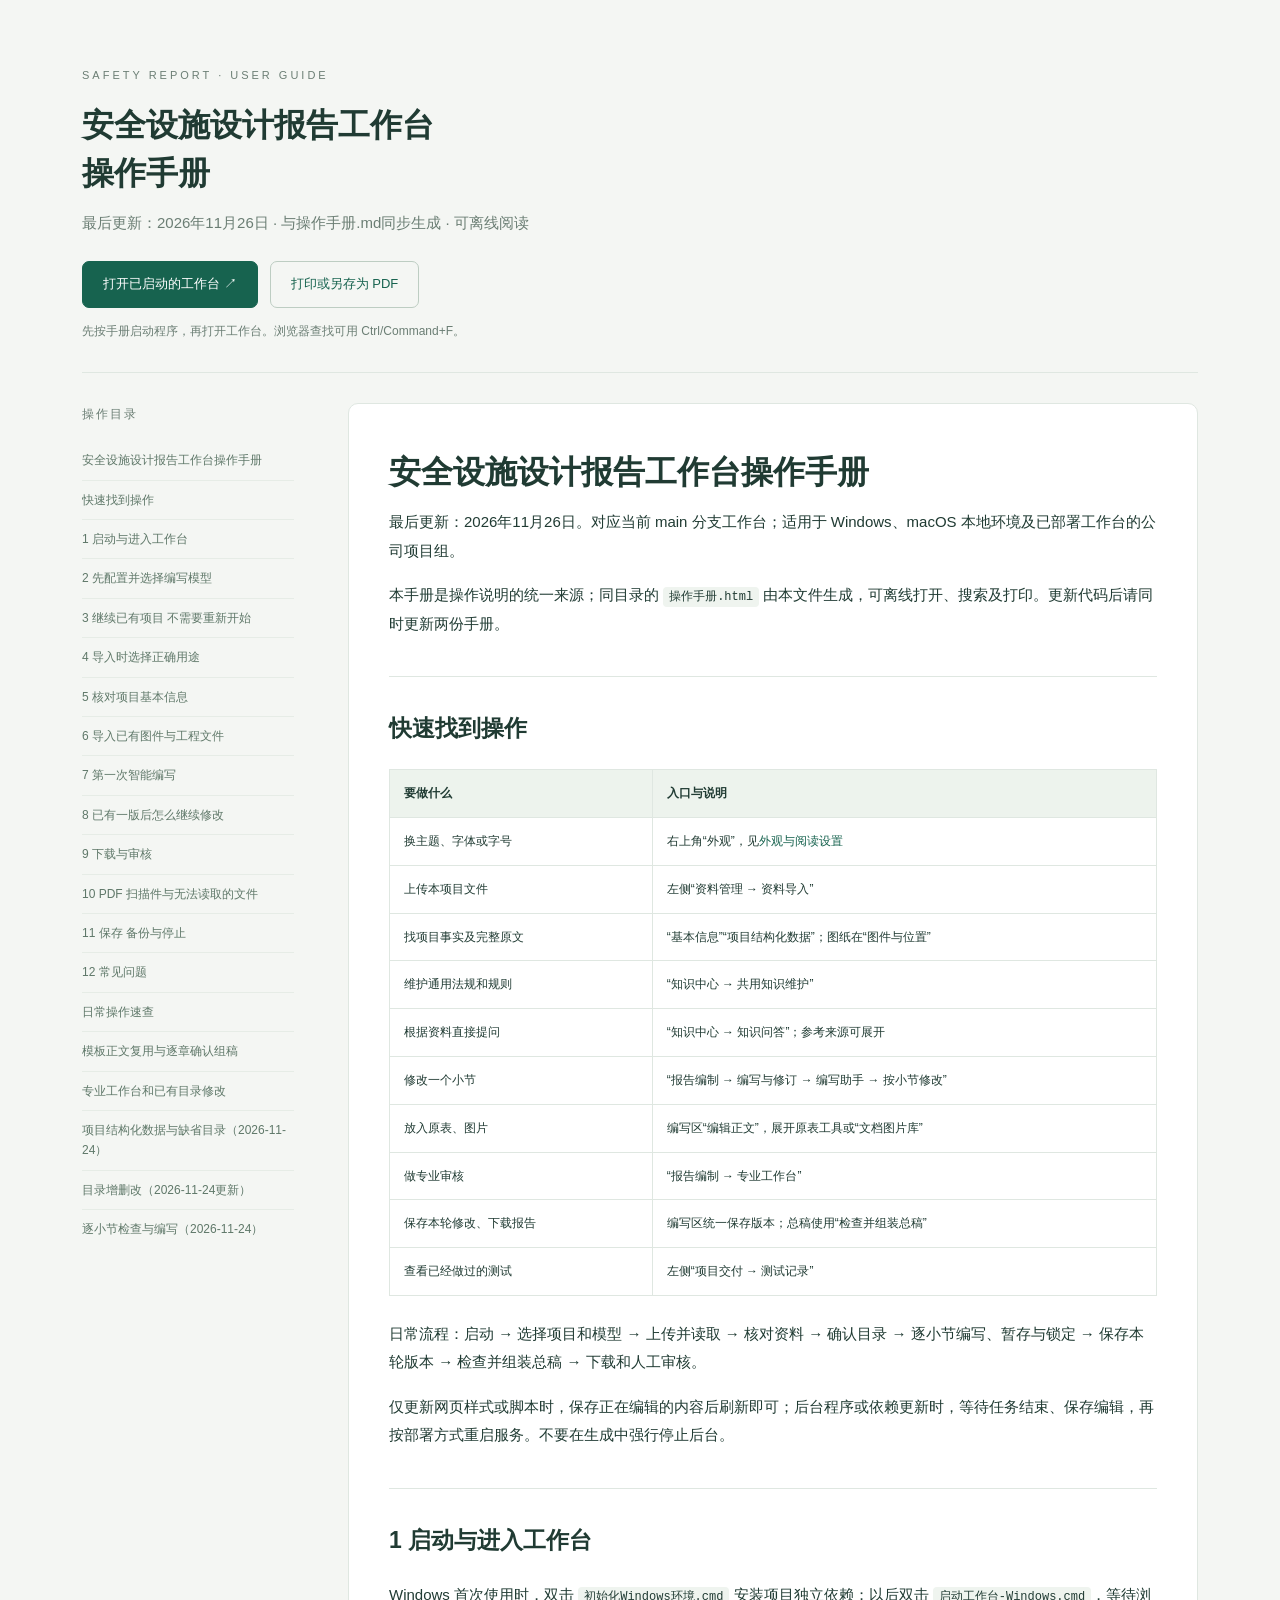
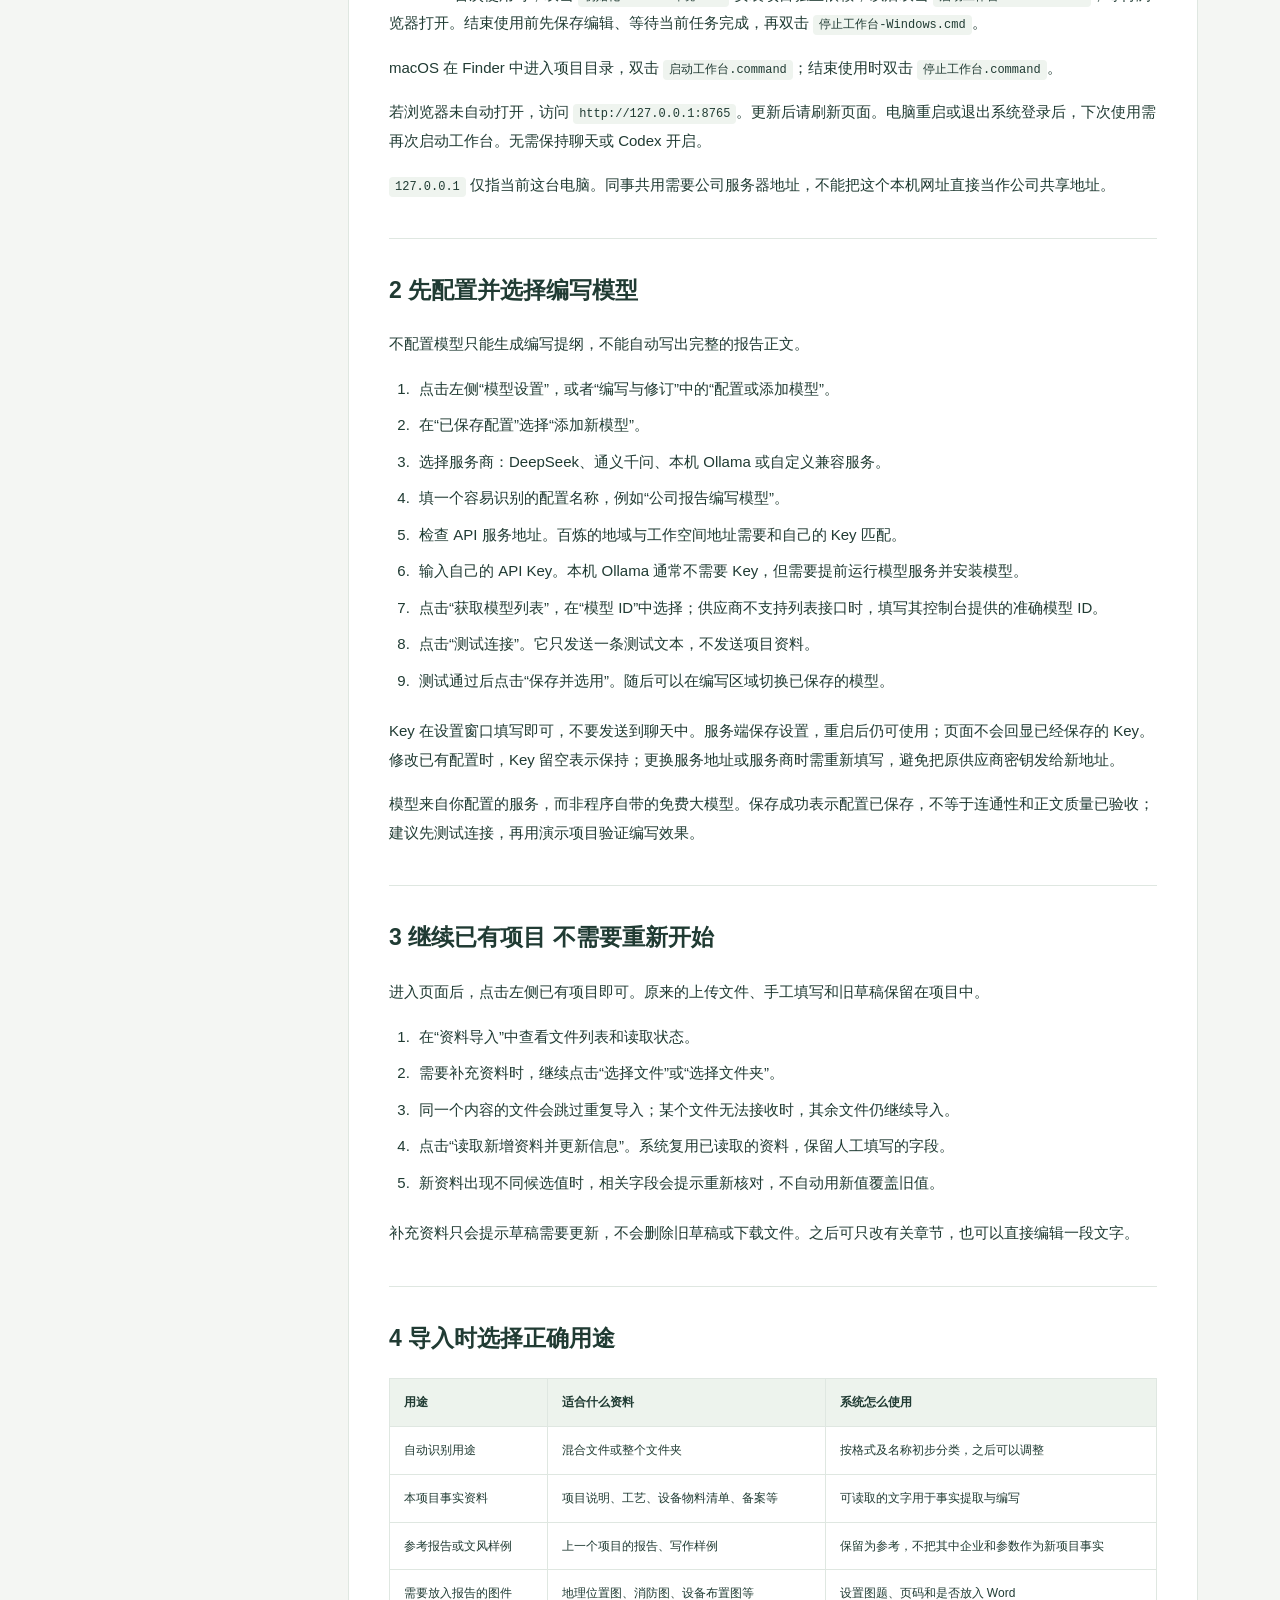
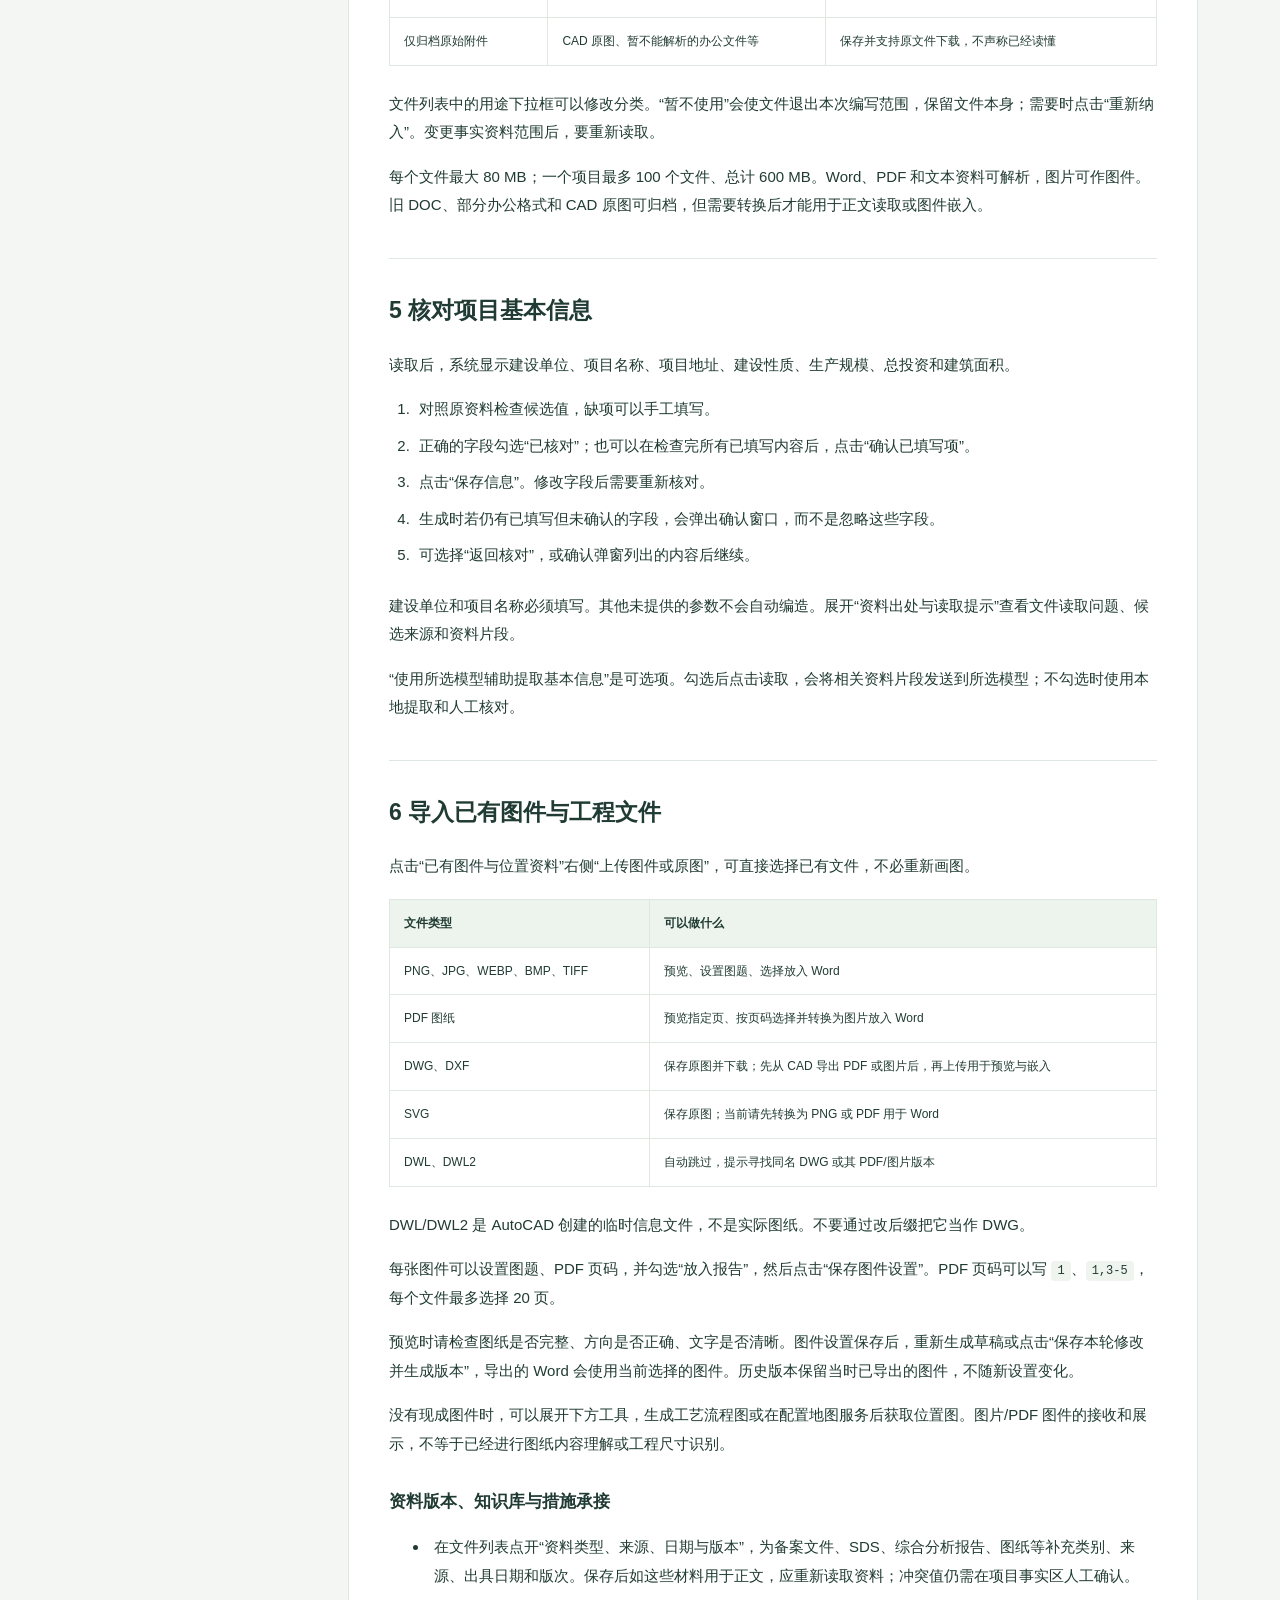
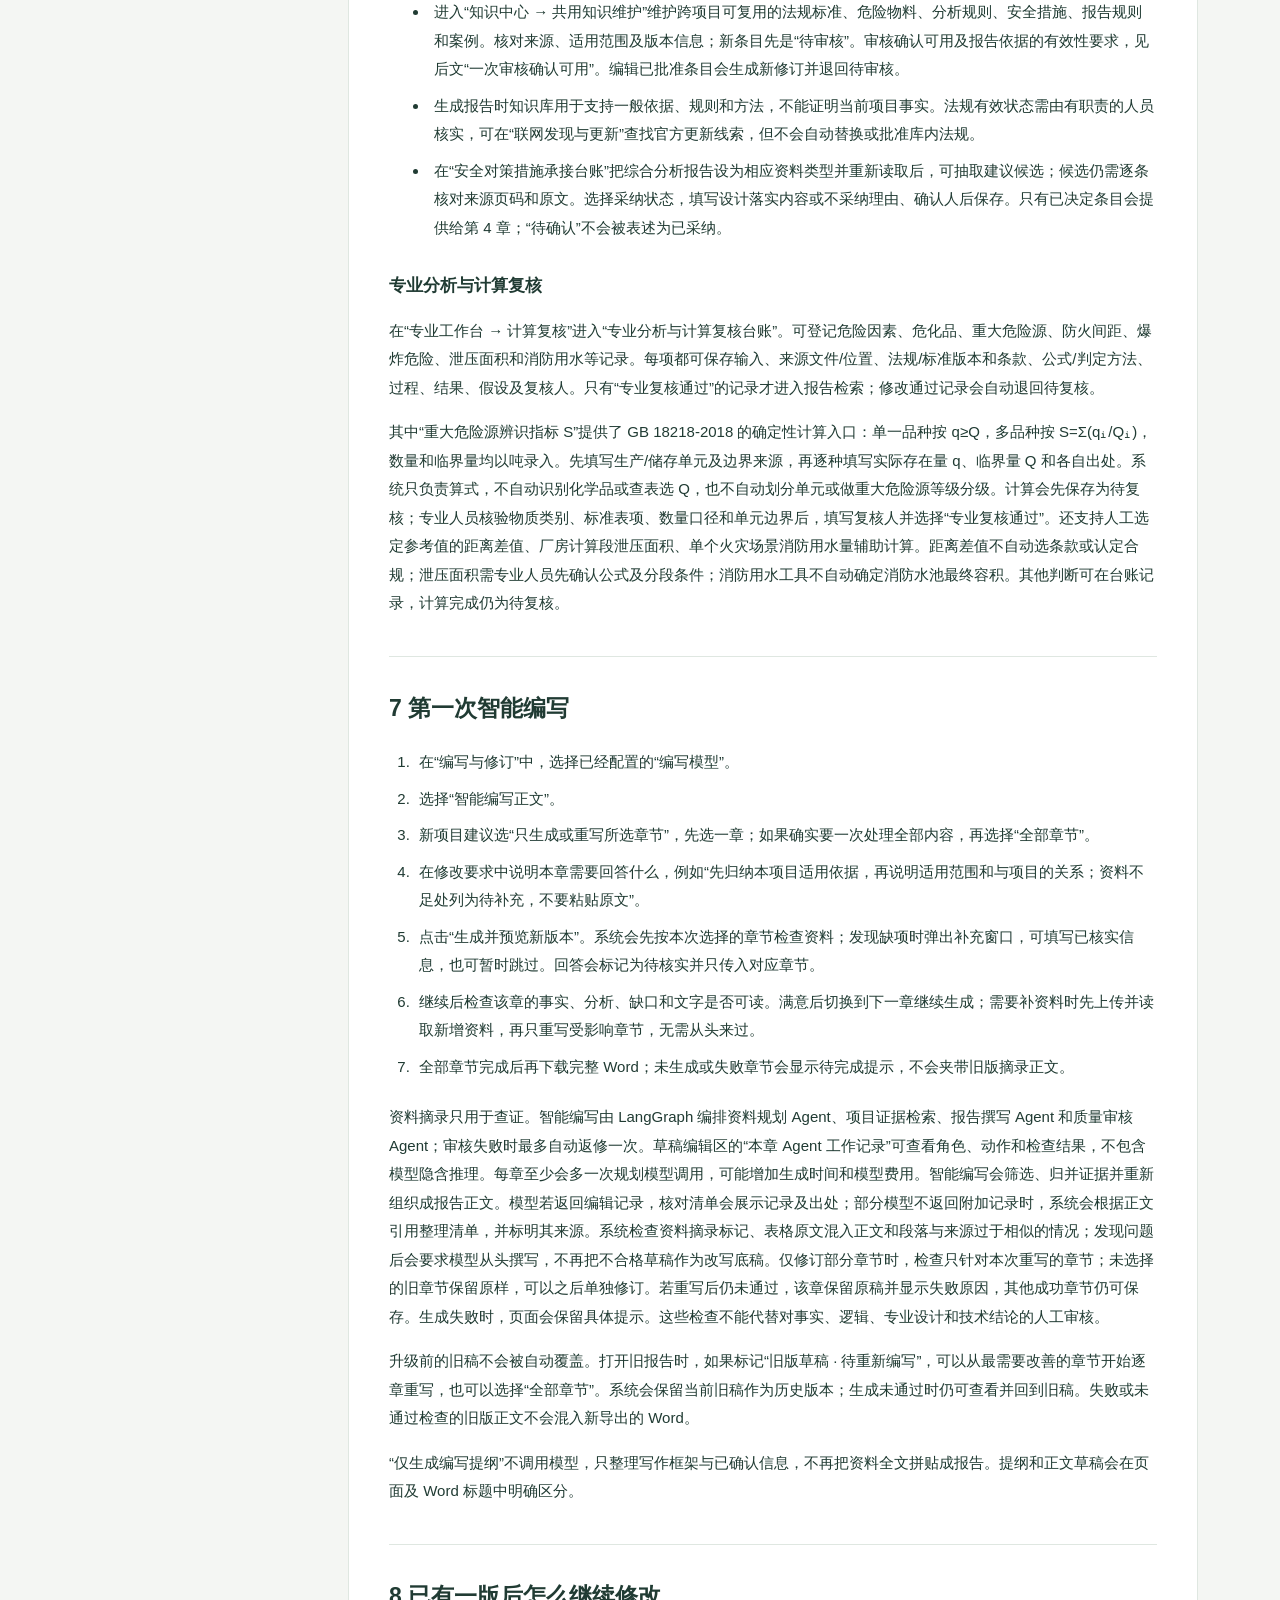
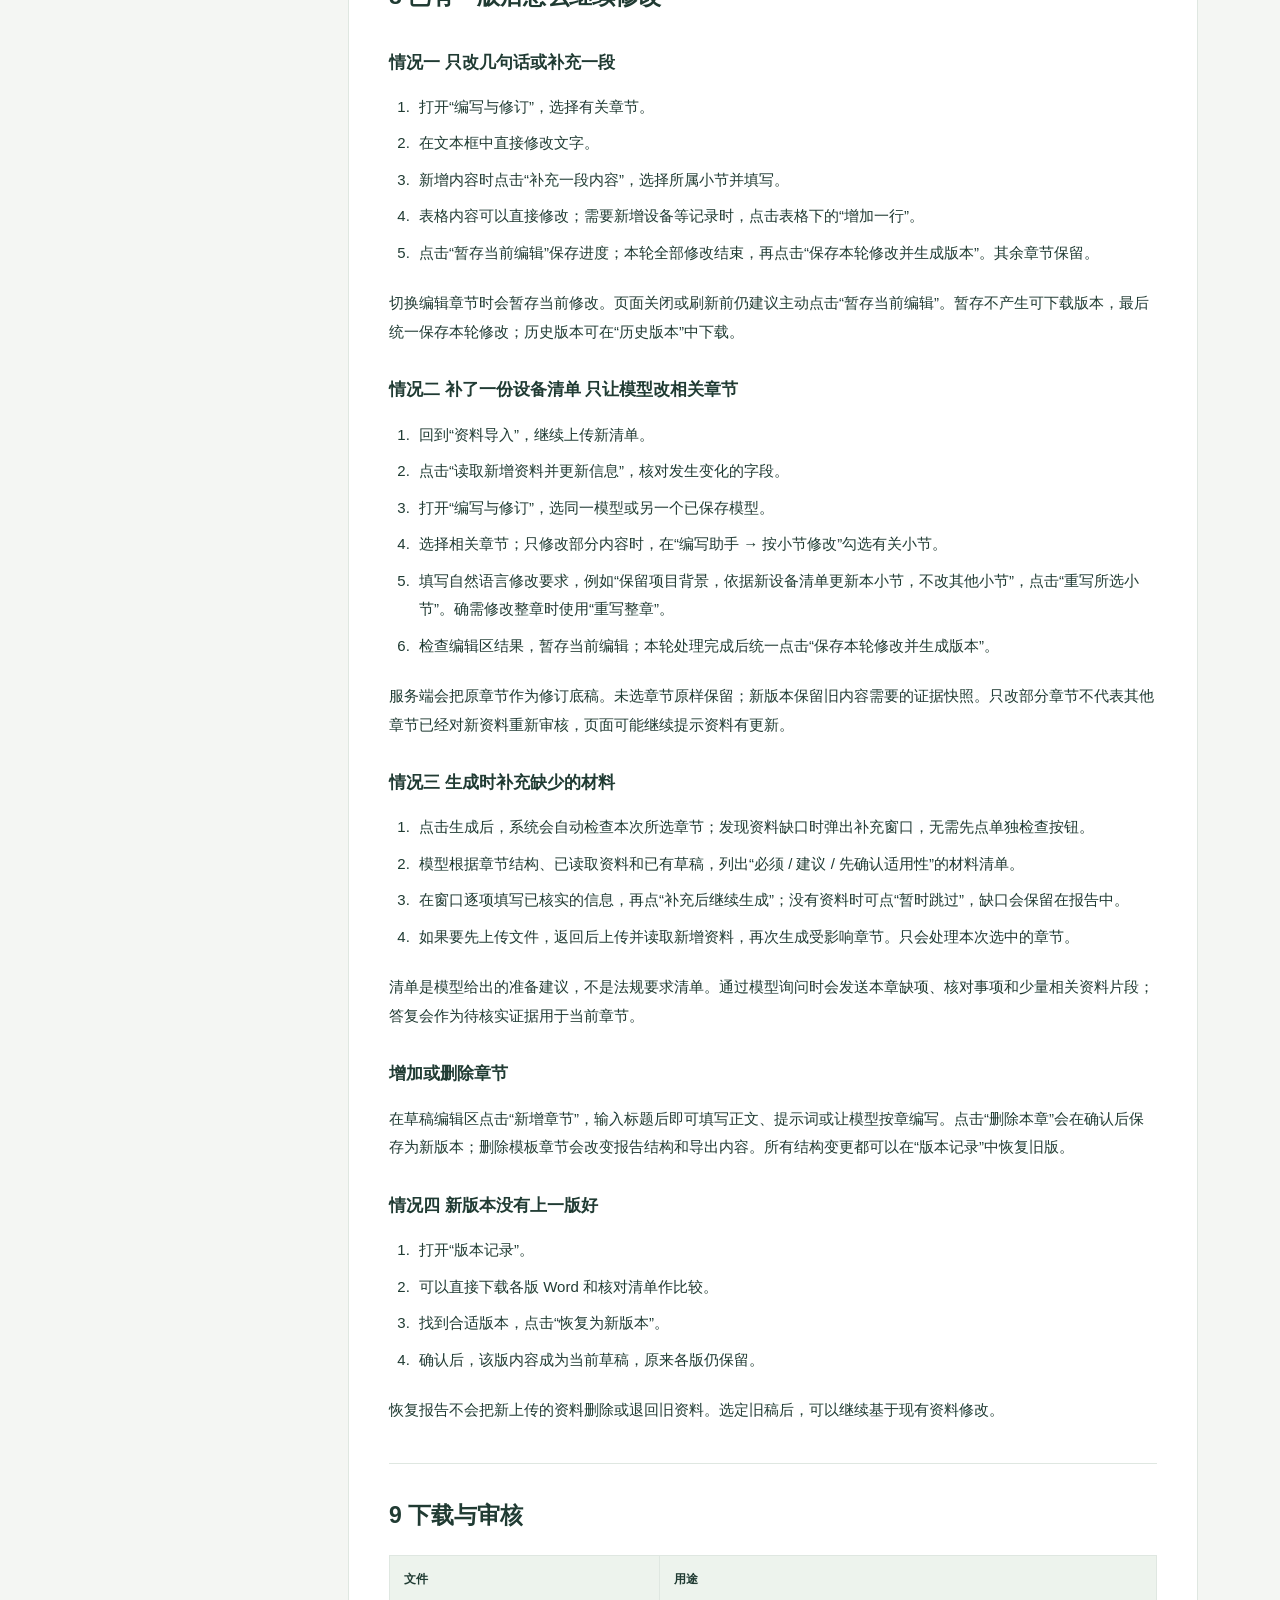
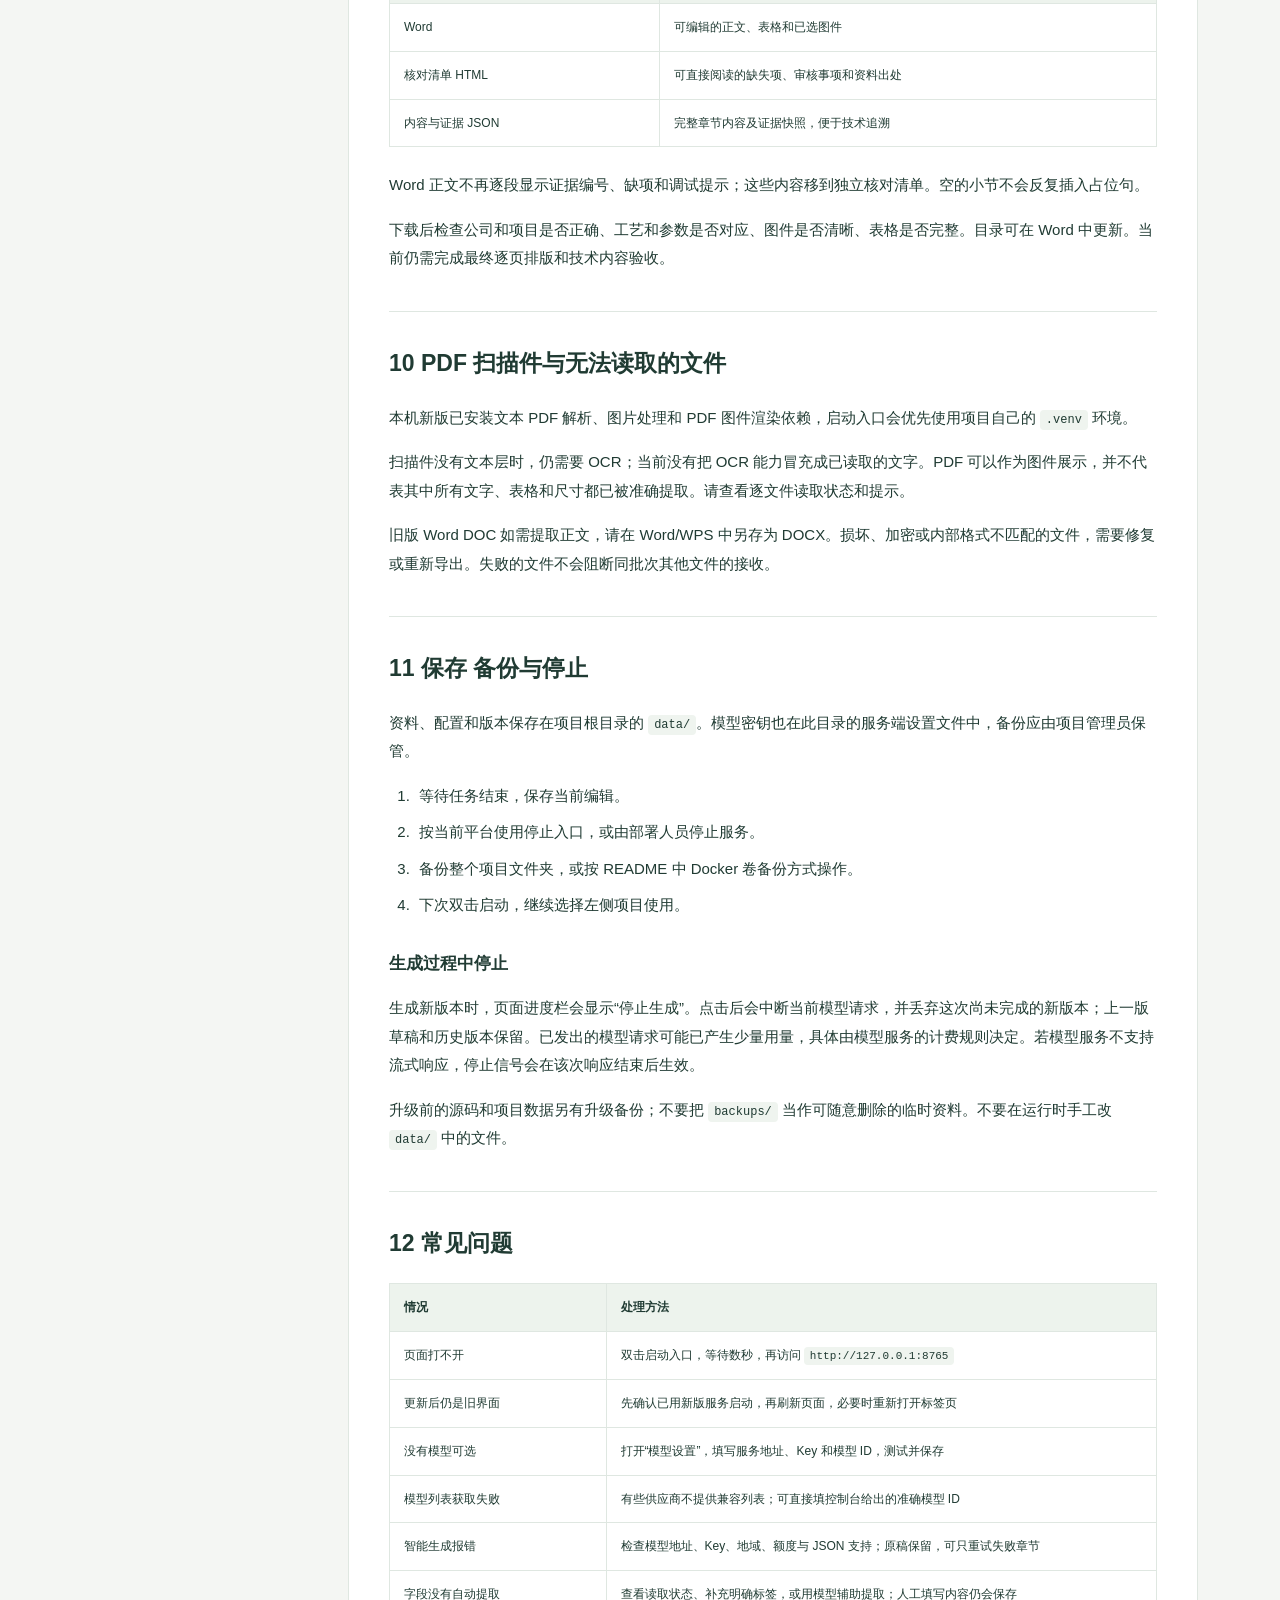
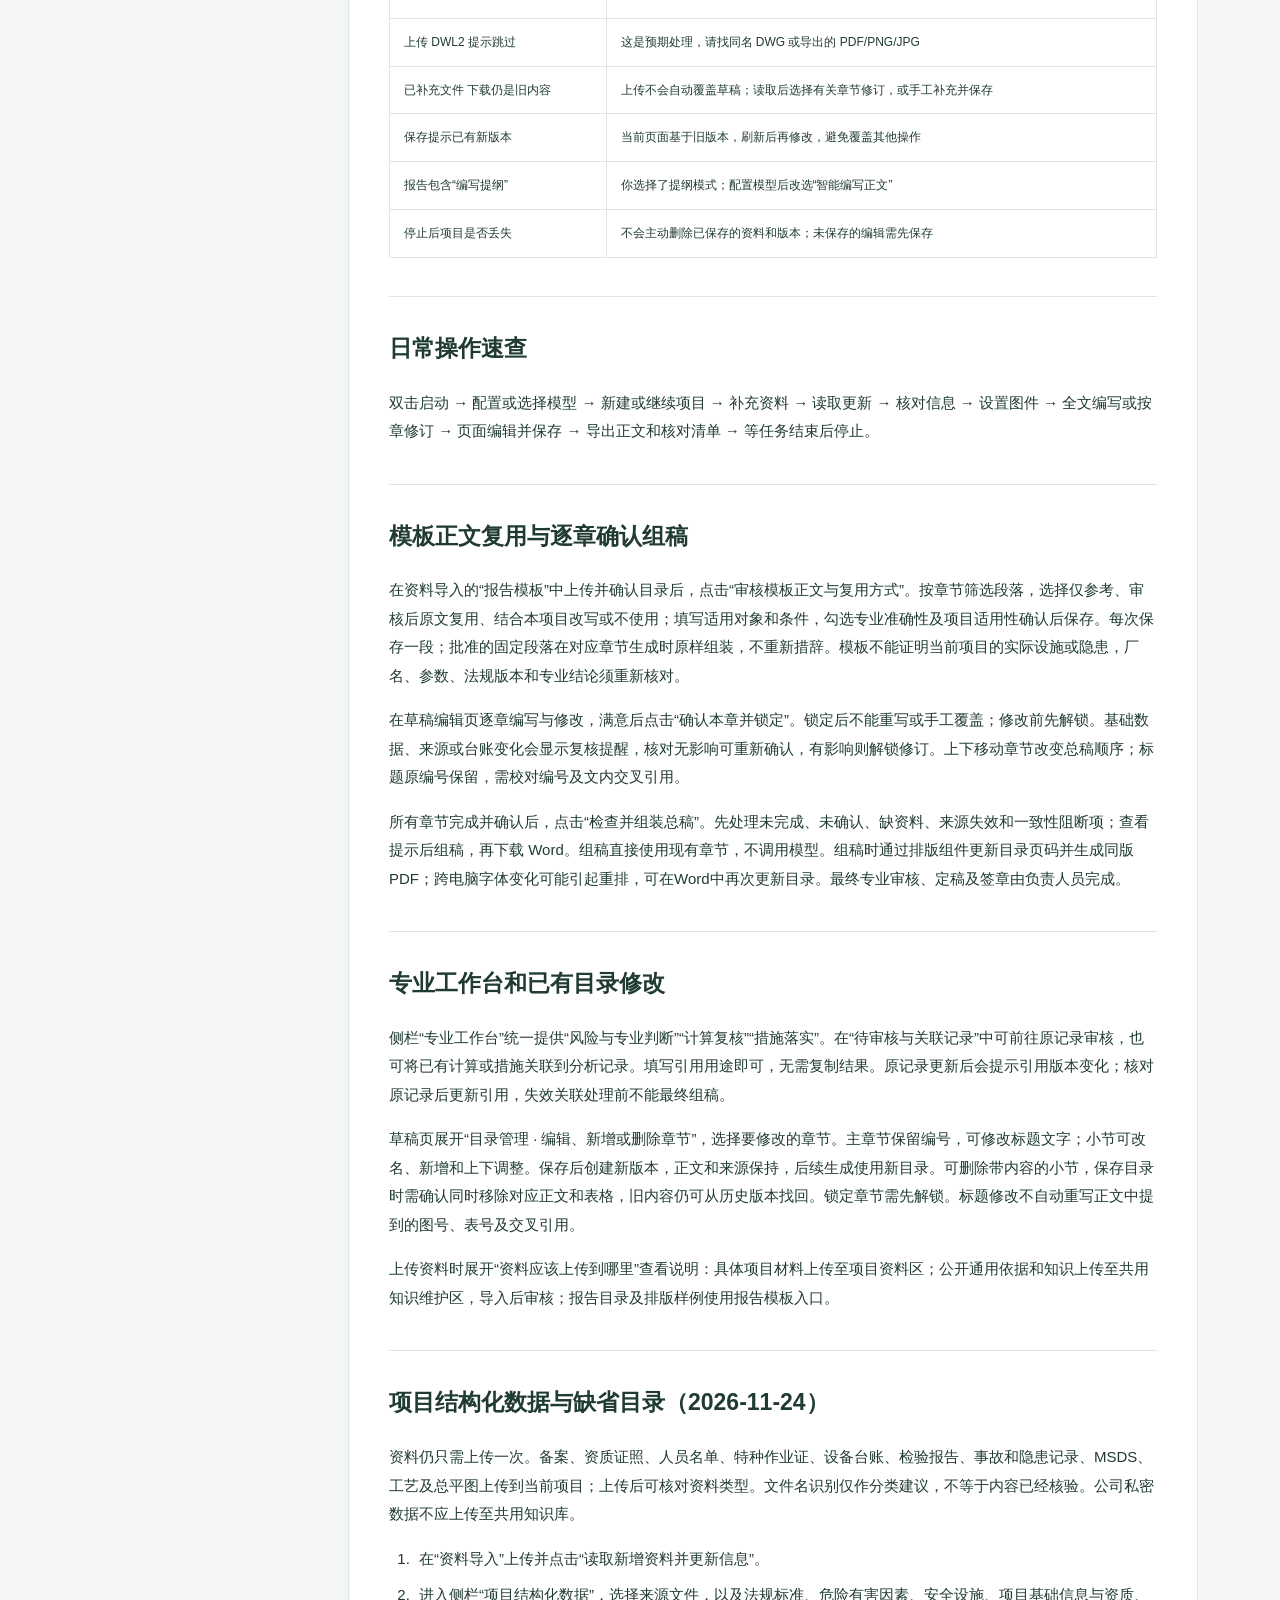
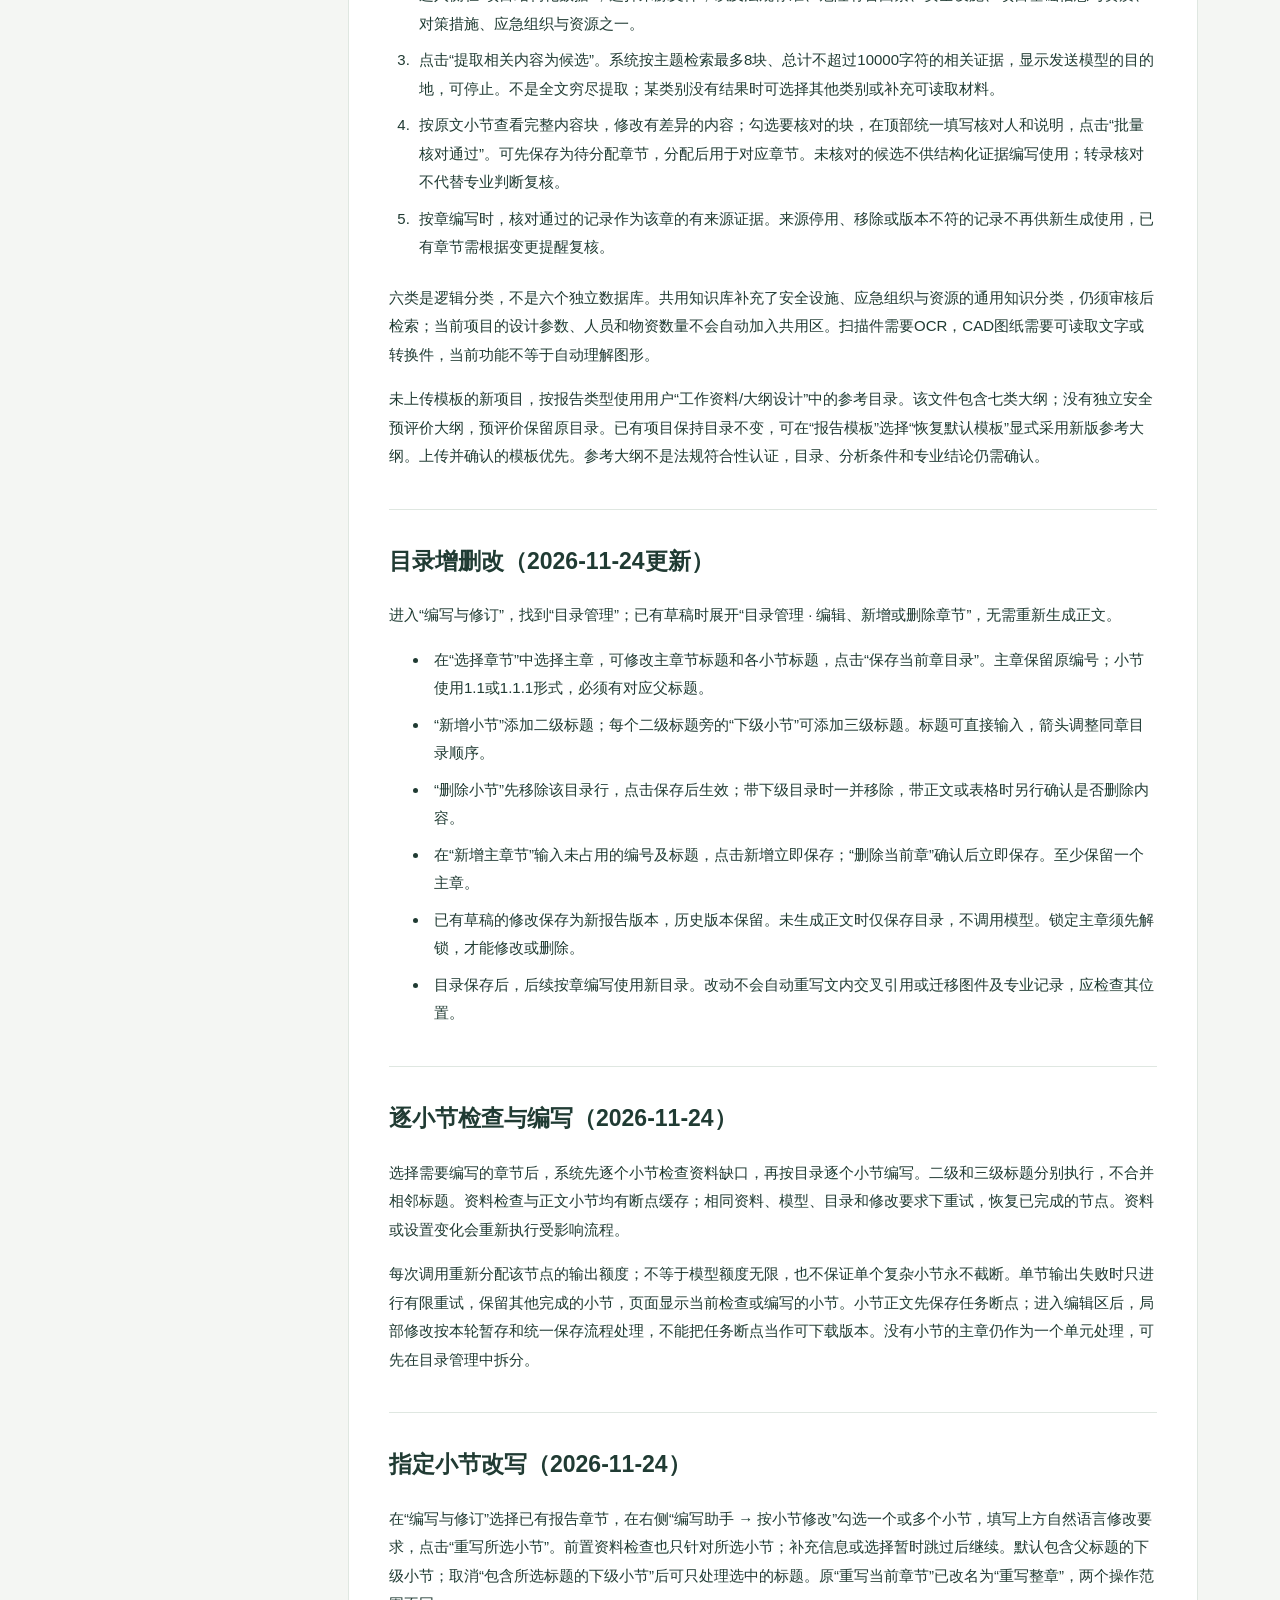
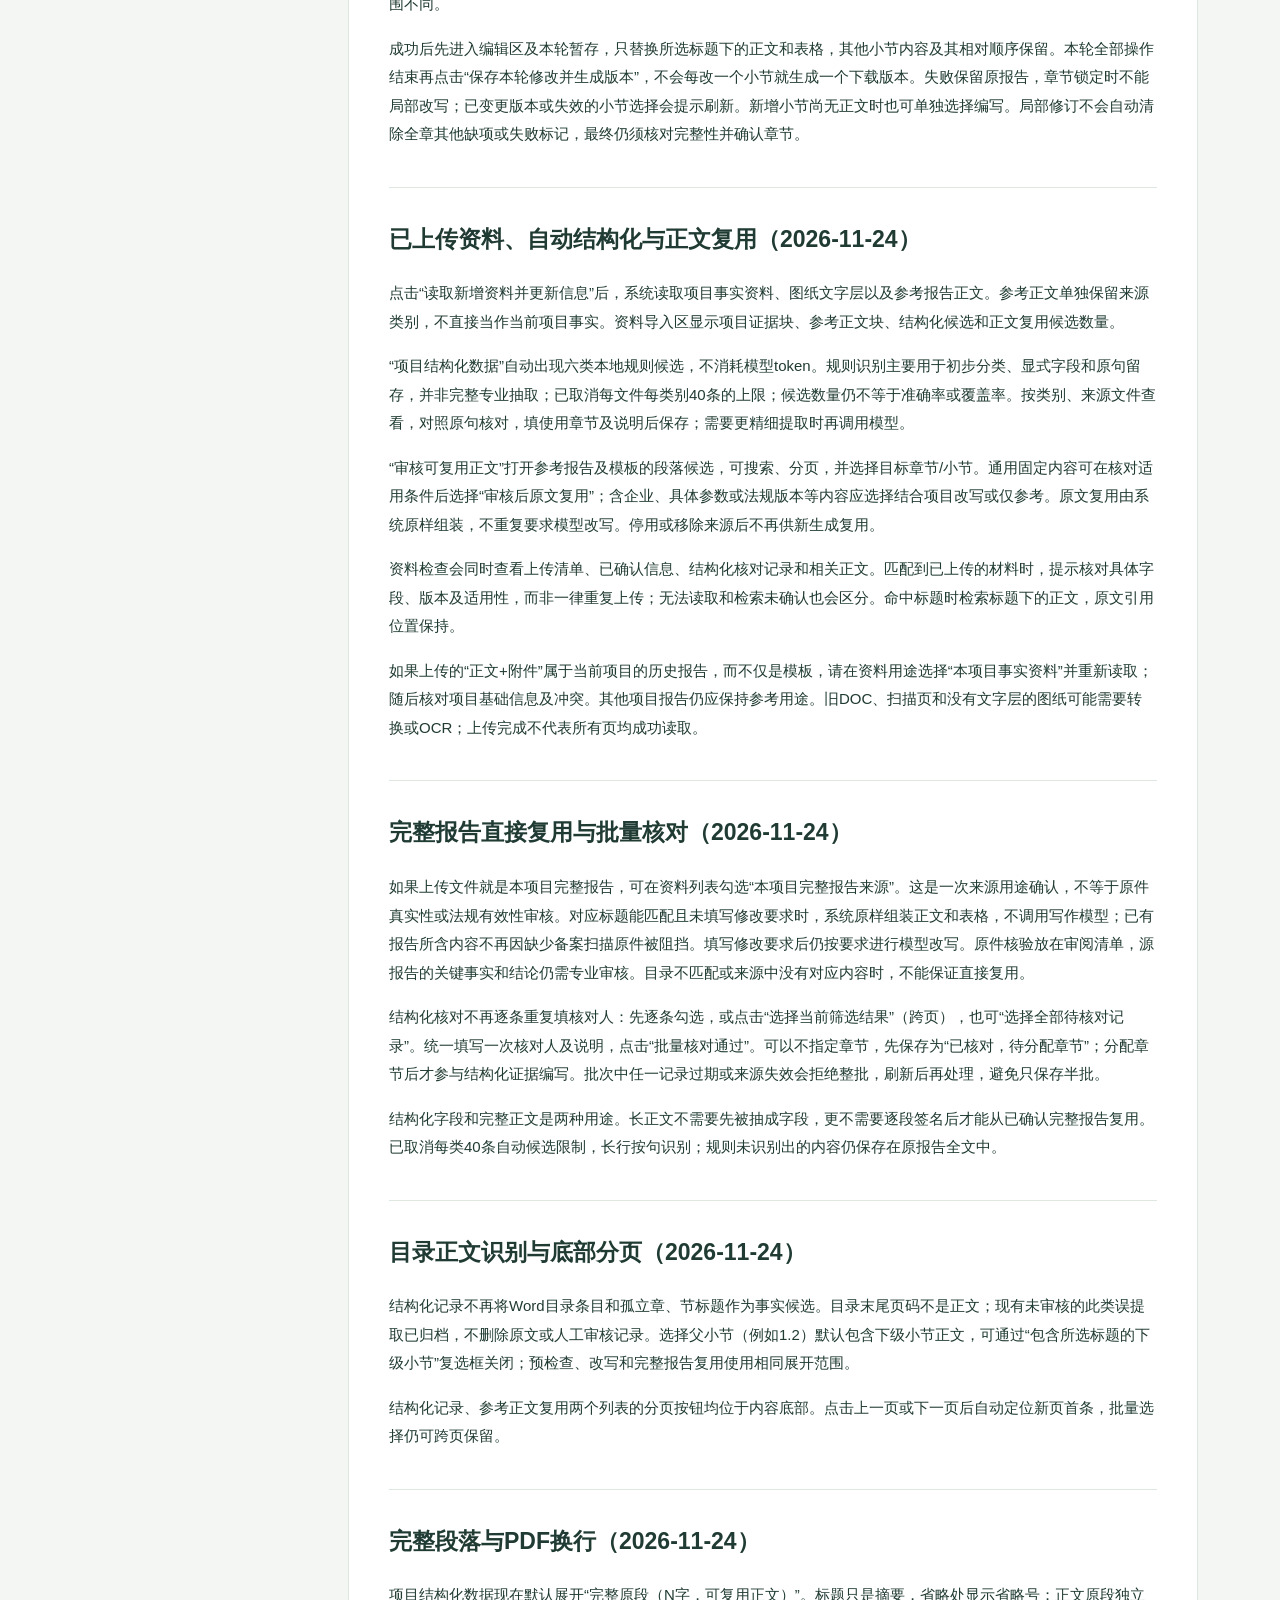
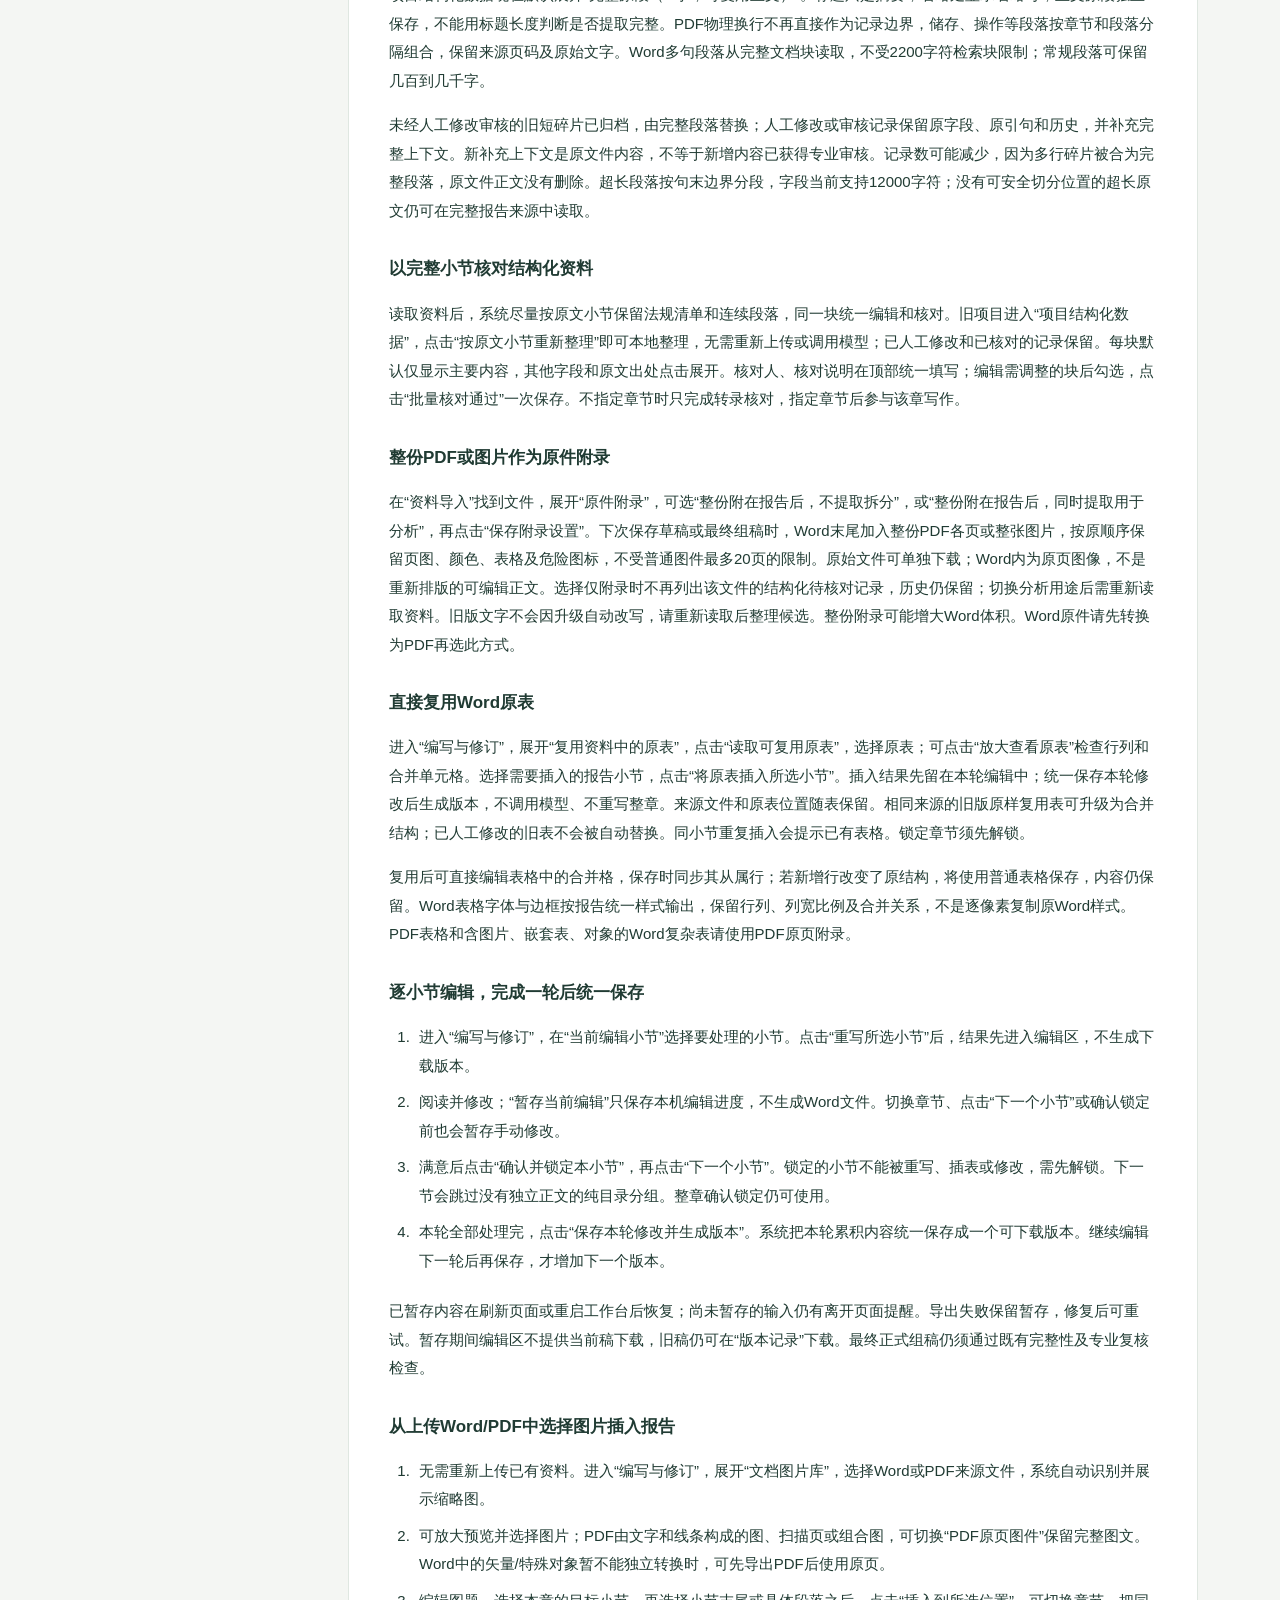
==== commit c30c8c94: "Synchronize user manuals with current workspace and generate offline guide" ====
--- a/操作手册.html
+++ b/操作手册.html
@@ -1,3 +1,607 @@
-<!doctype html><html lang="zh-CN"><head><meta charset="utf-8"><meta name="viewport" content="width=device-width,initial-scale=1"><title>安全设施设计报告工作台 操作手册</title><style>
+<!doctype html>
+<html lang="zh-CN"><head><meta charset="utf-8"><meta name="viewport" content="width=device-width,initial-scale=1">
+<title>安全设施设计报告工作台 操作手册</title><style>
 :root{--ink:#203b33;--muted:#6b7e74;--green:#17634f;--line:#dfe7e1;--paper:#fff;--bg:#f4f6f3}*{box-sizing:border-box}html{scroll-behavior:smooth;scroll-padding-top:30px}body{margin:0;font:15px/1.9 -apple-system,BlinkMacSystemFont,"PingFang SC","Microsoft YaHei",sans-serif;color:var(--ink);background:var(--bg)}a{color:var(--green);text-decoration:none}a:hover{text-decoration:underline}.wrap{max-width:1180px;margin:auto;padding:40px 32px 60px}.hero{border-bottom:1px solid var(--line);padding:20px 0 30px;margin-bottom:30px}.eyebrow{font-size:11px;letter-spacing:3px;color:var(--muted)}h1{font-size:32px;line-height:1.5;margin:12px 0;font-weight:650}.subtitle{color:var(--muted);margin:0}.hero-actions{display:flex;gap:12px;align-items:center;flex-wrap:wrap;margin-top:24px}.button{display:inline-block;padding:10px 20px;background:var(--green);color:white;border-radius:7px;border:1px solid var(--green);font:inherit;font-size:13px;cursor:pointer}.button.secondary{background:transparent;color:var(--green);border-color:#bdcdc2}.hero small{display:block;color:var(--muted);margin-top:12px;font-size:12px}.layout{display:grid;grid-template-columns:230px minmax(0,1fr);gap:36px;align-items:start}nav{position:sticky;top:28px;padding-right:18px}nav strong{font-size:12px;font-weight:500;color:var(--muted);letter-spacing:2px;display:block;margin:0 0 15px}nav a{display:block;color:#5f7869;font-size:12px;padding:9px 0;border-bottom:1px solid #e6ece6;line-height:1.7}article{background:var(--paper);padding:32px 40px;border:1px solid var(--line);border-radius:10px;min-width:0}p{margin:0 0 16px}h2{font-size:23px;margin:38px 0 18px;font-weight:600;border-top:1px solid var(--line);padding-top:30px}h3{font-size:17px;margin:28px 0 14px;font-weight:600}ol{padding-left:25px;margin:12px 0 22px}li{padding-left:5px;margin:8px 0}code{font:12px/1.8 ui-monospace,SFMono-Regular,Menlo,"PingFang SC",monospace;background:#eff4ef;padding:3px 6px;border-radius:4px;overflow-wrap:anywhere;word-break:break-word}pre{background:#f0f5f0;padding:18px 22px;white-space:pre-wrap;overflow:auto;border-radius:6px;margin:18px 0 23px}pre code{background:transparent;padding:0;font-size:13px}.table-wrap{overflow-x:auto;margin:18px 0 24px}table{border-collapse:collapse;width:100%;font-size:12px;line-height:1.9}th,td{border:1px solid var(--line);padding:12px 14px;vertical-align:top;text-align:left}th{background:#edf3ed;font-weight:600}td:first-child{min-width:140px}td code{font-size:11px}footer{text-align:center;font-size:11px;color:#89998d;margin-top:30px}.route{font-size:12px;color:var(--muted);overflow-wrap:anywhere}button:focus-visible,a:focus-visible{outline:3px solid #81a88e;outline-offset:3px}@media(max-width:850px){.wrap{padding:25px 18px}.layout{display:block}nav{position:static;padding:0;margin-bottom:25px;display:flex;gap:8px;flex-wrap:wrap}nav strong{width:100%;margin-bottom:5px}nav a{border:1px solid var(--line);border-radius:5px;padding:6px 10px;font-size:11px}article{padding:22px}h1{font-size:27px}h2{font-size:21px}.route{font-size:11px}}@media print{@page{size:A4;margin:18mm 16mm}body{background:white;font-size:10pt;line-height:1.75}.wrap{padding:0;max-width:none}.hero{padding:0 0 14px;margin-bottom:16px}.eyebrow{font-size:8pt}h1{font-size:21pt}.subtitle{font-size:10pt}.hero-actions,nav,.hero small,footer{display:none}.layout{display:block}article{border:0;padding:0;border-radius:0}h2{font-size:15pt;margin:22px 0 12px;padding-top:16px;break-after:avoid}h3{font-size:11.5pt;margin:18px 0 9px;break-after:avoid}p,li{orphans:3;widows:3}table{font-size:9pt}thead{display:table-header-group}tr{break-inside:avoid}th,td{padding:6px 8px}code{font-size:8pt}pre{break-inside:avoid;padding:10px 14px}a{color:inherit}.table-wrap{overflow:visible}td:first-child{min-width:0}.route{font-size:8pt}}
-</style></head><body><div class="wrap"><header class="hero"><span class="eyebrow">SAFETY REPORT · USER GUIDE</span><h1>安全设施设计报告工作台<br>操作手册</h1><p class="subtitle">从双击启动到下载报告，按顺序完成第一次独立操作。</p><div class="hero-actions"><a class="button" href="http://127.0.0.1:8765" target="_blank" rel="noopener">打开已启动的工作台 ↗</a><button class="button secondary" type="button" onclick="window.print()">打印或另存为 PDF</button></div><small>本手册可离线阅读。首次使用先在 Finder 中双击“启动工作台.command”，再打开工作台。</small></header><div class="layout"><nav aria-label="手册目录"><strong>操作目录</strong><a href="#section-1">1 启动与进入工作台</a><a href="#section-2">2 先配置并选择编写模型</a><a href="#section-3">3 继续已有项目 不需要重新开始</a><a href="#section-4">4 导入时选择正确用途</a><a href="#section-5">5 核对项目基本信息</a><a href="#section-6">6 导入已有图件与工程文件</a><a href="#section-7">7 第一次智能编写</a><a href="#section-8">8 已有一版后怎么继续修改</a><a href="#section-9">9 下载与审核</a><a href="#section-10">10 PDF 扫描件与无法读取的文件</a><a href="#section-11">11 保存 备份与停止</a><a href="#section-12">12 常见问题</a><a href="#section-13">日常操作速查</a></nav><article><p>适用版本：v0.8.0。编写日期：2026年11月3日。适用于当前这台 Mac，以及已部署工作台的公司项目组。</p><p>v0.8.0 增加专业分析与计算复核台账、重大危险源辨识指标计算和报告质量检查；既有资料和报告版本可以继续使用。</p><h2 id="section-1">1 启动与进入工作台</h2><ol start="1"><li>在 Finder 按 <code>Command + Shift + G</code>，输入 <code>/Users/lijie/Desktop/work/safety-report-agent</code>。</li><li>双击 <code>启动工作台.command</code>，等待页面打开。</li><li>若浏览器未自动打开，访问 <code>http://127.0.0.1:8765</code>。</li><li>看到后台运行成功提示后，可以关闭终端窗口。无需保持聊天或 Codex 开启。</li></ol><p>更新后请刷新页面。电脑重启或退出系统登录后，下次使用再次双击启动。结束使用时，等待任务完成并保存编辑，再双击 <code>停止工作台.command</code>。</p><p><code>127.0.0.1</code> 仅指当前这台电脑。同事共用需要公司服务器地址，不能把这个本机网址直接当作公司共享地址。</p><h2 id="section-2">2 先配置并选择编写模型</h2><p>不配置模型只能生成编写提纲，不能自动写出完整的报告正文。</p><ol start="1"><li>点击左侧“模型设置”，或者“草稿预览与编写”中的“配置或添加模型”。</li><li>在“已保存配置”选择“添加新模型”。</li><li>选择服务商：DeepSeek、通义千问、本机 Ollama 或自定义兼容服务。</li><li>填一个容易识别的配置名称，例如“公司报告编写模型”。</li><li>检查 API 服务地址。百炼的地域与工作空间地址需要和自己的 Key 匹配。</li><li>输入自己的 API Key。本机 Ollama 通常不需要 Key，但需要提前运行模型服务并安装模型。</li><li>点击“获取模型列表”，在“模型 ID”中选择；供应商不支持列表接口时，填写其控制台提供的准确模型 ID。</li><li>点击“测试连接”。它只发送一条测试文本，不发送项目资料。</li><li>测试通过后点击“保存并选用”。随后可以在编写区域切换已保存的模型。</li></ol><p>Key 在设置窗口填写即可，不要发送到聊天中。服务端保存设置，重启后仍可使用；页面不会回显已经保存的 Key。修改已有配置时，Key 留空表示保持；更换服务地址或服务商时需重新填写，避免把原供应商密钥发给新地址。</p><p>模型来自你配置的服务，而非程序自带的免费大模型。保存成功表示配置已保存，不等于连通性和正文质量已验收；建议先测试连接，再用演示项目验证编写效果。</p><h2 id="section-3">3 继续已有项目 不需要重新开始</h2><p>进入页面后，点击左侧已有项目即可。原来的上传文件、手工填写和旧草稿保留在项目中。</p><ol start="1"><li>在“资料与项目信息”中查看文件列表和读取状态。</li><li>需要补充资料时，继续点击“选择文件”或“选择文件夹”。</li><li>同一个内容的文件会跳过重复导入；某个文件无法接收时，其余文件仍继续导入。</li><li>点击“读取新增资料并更新信息”。系统复用已读取的资料，保留人工填写的字段。</li><li>新资料出现不同候选值时，相关字段会提示重新核对，不自动用新值覆盖旧值。</li></ol><p>补充资料只会提示草稿需要更新，不会删除旧草稿或下载文件。之后可只改有关章节，也可以直接编辑一段文字。</p><h2 id="section-4">4 导入时选择正确用途</h2><div class="table-wrap"><table><thead><tr><th>用途</th><th>适合什么资料</th><th>系统怎么使用</th></tr></thead><tbody><tr><td>自动识别用途</td><td>混合文件或整个文件夹</td><td>按格式及名称初步分类，之后可以调整</td></tr><tr><td>本项目事实资料</td><td>项目说明、工艺、设备物料清单、备案等</td><td>可读取的文字用于事实提取与编写</td></tr><tr><td>参考报告或文风样例</td><td>上一个项目的报告、写作样例</td><td>保留为参考，不把其中企业和参数作为新项目事实</td></tr><tr><td>需要放入报告的图件</td><td>地理位置图、消防图、设备布置图等</td><td>设置图题、页码和是否放入 Word</td></tr><tr><td>仅归档原始附件</td><td>CAD 原图、暂不能解析的办公文件等</td><td>保存并支持原文件下载，不声称已经读懂</td></tr></tbody></table></div><p>文件列表中的用途下拉框可以修改分类。“暂不使用”会使文件退出本次编写范围，保留文件本身；需要时点击“重新纳入”。变更事实资料范围后，要重新读取。</p><p>每个文件最大 80 MB；一个项目最多 100 个文件、总计 600 MB。Word、PDF 和文本资料可解析，图片可作图件。旧 DOC、部分办公格式和 CAD 原图可归档，但需要转换后才能用于正文读取或图件嵌入。</p><h2 id="section-5">5 核对项目基本信息</h2><p>读取后，系统显示建设单位、项目名称、项目地址、建设性质、生产规模、总投资和建筑面积。</p><ol start="1"><li>对照原资料检查候选值，缺项可以手工填写。</li><li>正确的字段勾选“已核对”；也可以在检查完所有已填写内容后，点击“确认已填写项”。</li><li>点击“保存信息”。修改字段后需要重新核对。</li><li>生成时若仍有已填写但未确认的字段，会弹出确认窗口，而不是忽略这些字段。</li><li>可选择“返回核对”，或确认弹窗列出的内容后继续。</li></ol><p>建设单位和项目名称必须填写。其他未提供的参数不会自动编造。展开“资料出处与读取提示”查看文件读取问题、候选来源和资料片段。</p><p>“使用所选模型辅助提取基本信息”是可选项。勾选后点击读取，会将相关资料片段发送到所选模型；不勾选时使用本地提取和人工核对。</p><h2 id="section-6">6 导入已有图件与工程文件</h2><p>点击“已有图件与位置资料”右侧“上传图件或原图”，可直接选择已有文件，不必重新画图。</p><div class="table-wrap"><table><thead><tr><th>文件类型</th><th>可以做什么</th></tr></thead><tbody><tr><td>PNG、JPG、WEBP、BMP、TIFF</td><td>预览、设置图题、选择放入 Word</td></tr><tr><td>PDF 图纸</td><td>预览指定页、按页码选择并转换为图片放入 Word</td></tr><tr><td>DWG、DXF</td><td>保存原图并下载；先从 CAD 导出 PDF 或图片后，再上传用于预览与嵌入</td></tr><tr><td>SVG</td><td>保存原图；当前请先转换为 PNG 或 PDF 用于 Word</td></tr><tr><td>DWL、DWL2</td><td>自动跳过，提示寻找同名 DWG 或其 PDF/图片版本</td></tr></tbody></table></div><p>DWL/DWL2 是 AutoCAD 创建的临时信息文件，不是实际图纸。不要通过改后缀把它当作 DWG。</p><p>每张图件可以设置图题、PDF 页码，并勾选“放入报告”，然后点击“保存图件设置”。PDF 页码可以写 <code>1</code>、<code>1,3-5</code>，每个文件最多选择 20 页。</p><p>预览时请检查图纸是否完整、方向是否正确、文字是否清晰。图件设置保存后，重新生成草稿或点击“保存本章为新版本”，导出的 Word 会使用当前选择的图件。历史版本保留当时已导出的图件，不随新设置变化。</p><p>没有现成图件时，可以展开下方工具，生成工艺流程图或在配置地图服务后获取位置图。图片/PDF 图件的接收和展示，不等于已经进行图纸内容理解或工程尺寸识别。</p><h3>资料版本、知识库与措施承接</h3><ul><li>在文件列表展开“资料类型、来源、日期与版本”，为备案文件、SDS、综合分析报告、图纸等补充类别、日期和版次。保存后如这些材料用于正文，应重新读取资料；冲突值仍需人工确认。</li><li>在“安全知识库”维护跨项目复用的法规标准、危险物料、分析规则、安全措施、报告规则和案例。每条记录应有来源、适用范围和版本；法规/标准需核实有效状态。新条目先待审核，只有审核人批准后才参与生成检索；修改后会退回待审核。</li><li>生成报告时知识库只能支持一般依据、规则和方法，不能证明本项目事实。法规有效状态由专业人员核验，当前没有自动法规同步。</li><li>在“安全对策措施承接台账”将综合分析报告设置为相应资料类型并读取资料后，可抽取建议候选。逐条核对出处，填写采纳状态、设计落实内容或不采纳理由和确认人。只有已决定条目进入第 4 章；待确认项不会被写成已采纳。</li></ul><h3>专业分析与计算复核台账</h3><p>资料页下方的台账可登记危险因素、危化品、重大危险源、防火间距、爆炸危险、泄压面积和消防用水等记录。当前提供 GB 18218-2018 重大危险源辨识指标计算：单一品种按 q≥Q，多品种按 S=Σ(qᵢ/Qᵢ)，每项数量和临界量都需以吨录入并记录来源；系统不会自动识别化学品、选取临界量、划分单元或进行等级分级。计算只保存为待复核记录，专业人员核对单元、分类、临界量和数量口径后，填写复核信息并标记通过，才会作为报告证据。其余计算类型目前只提供结果追溯台账，没有自动公式。报告核对清单会汇总未确认事实、资料冲突、措施漏引、计算漏引、图纸版本缺项和报告过期等提示。</p><h2 id="section-7">7 第一次智能编写</h2><ol start="1"><li>在“草稿预览与编写”中，选择已经配置的“编写模型”。</li><li>选择“智能编写正文”。</li><li>本次处理范围选择“全部章节”。</li><li>在修改要求中说明语气和重点，例如“使用正式、简洁的工程报告语言，归纳多份资料，避免重复，不粘贴整段原文”。</li><li>点击“生成并预览新版本”。</li><li>按需确认基本信息，等待进度结束。</li><li>在下方“草稿预览与编辑”逐章检查，然后导出 Word。</li></ol><p>模型会根据检索到的证据组织文字、表格与标题。缺失的技术参数列入核对清单。模型不能替代专业设计和技术审核，连接实际模型后的报告质量仍需要结合真实项目评估。</p><p>“仅生成编写提纲”不调用模型，只整理写作框架与已确认信息，不再把资料全文拼贴成报告。提纲和正文草稿会在页面及 Word 标题中明确区分。</p><h2 id="section-8">8 已有一版后怎么继续修改</h2><h3>情况一 只改几句话或补充一段</h3><ol start="1"><li>打开“草稿预览与编辑”，选择有关章节。</li><li>在文本框中直接修改文字。</li><li>新增内容时点击“补充一段内容”，选择所属小节并填写。</li><li>表格内容可以直接修改；需要新增设备等记录时，点击表格下的“增加一行”。</li><li>点击“保存本章为新版本”。其余章节保留。</li></ol><p>切换编辑章节时，会先保存当前未保存的编辑。页面关闭或刷新前仍建议主动保存。直接点击当前版 Word 导出时，也会先保存未保存的章节修改。</p><h3>情况二 补了一份设备清单 只让模型改相关章节</h3><ol start="1"><li>回到“资料与项目信息”，继续上传新清单。</li><li>点击“读取新增资料并更新信息”，核对发生变化的字段。</li><li>打开“草稿预览与编写”，选同一模型或另一个已保存模型。</li><li>范围选择“仅修订选择的章节”，勾选有关章节。</li><li>修改要求填写“保留原来的项目背景，补充新设备清单，不修改其它章节”等明确要求。</li><li>点击“生成并预览新版本”，检查新结果。</li></ol><p>服务端会把原章节作为修订底稿。未选章节原样保留；新版本保留旧内容需要的证据快照。只改部分章节不代表其他章节已经对新资料重新审核，页面可能继续提示资料有更新。</p><h3>情况三 新版本没有上一版好</h3><ol start="1"><li>打开“版本记录”。</li><li>可以直接下载各版 Word 和核对清单作比较。</li><li>找到合适版本，点击“恢复为新版本”。</li><li>确认后，该版内容成为当前草稿，原来各版仍保留。</li></ol><p>恢复报告不会把新上传的资料删除或退回旧资料。选定旧稿后，可以继续基于现有资料修改。</p><h2 id="section-9">9 下载与审核</h2><div class="table-wrap"><table><thead><tr><th>文件</th><th>用途</th></tr></thead><tbody><tr><td>Word</td><td>可编辑的正文、表格和已选图件</td></tr><tr><td>核对清单 HTML</td><td>可直接阅读的缺失项、审核事项和资料出处</td></tr><tr><td>内容与证据 JSON</td><td>完整章节内容及证据快照，便于技术追溯</td></tr></tbody></table></div><p>Word 正文不再逐段显示证据编号、缺项和调试提示；这些内容移到独立核对清单。空的小节不会反复插入占位句。</p><p>下载后检查公司和项目是否正确、工艺和参数是否对应、图件是否清晰、表格是否完整。目录可在 Word 中更新。当前仍需完成最终逐页排版和技术内容验收。</p><h2 id="section-10">10 PDF 扫描件与无法读取的文件</h2><p>本机新版已安装文本 PDF 解析、图片处理和 PDF 图件渲染依赖，启动入口会优先使用项目自己的 <code>.venv</code> 环境。</p><p>扫描件没有文本层时，仍需要 OCR；当前没有把 OCR 能力冒充成已读取的文字。PDF 可以作为图件展示，并不代表其中所有文字、表格和尺寸都已被准确提取。请查看逐文件读取状态和提示。</p><p>旧版 Word DOC 如需提取正文，请在 Word/WPS 中另存为 DOCX。损坏、加密或内部格式不匹配的文件，需要修复或重新导出。失败的文件不会阻断同批次其他文件的接收。</p><h2 id="section-11">11 保存 备份与停止</h2><p>资料、配置和版本保存在项目根目录的 <code>data/</code>。模型密钥也在此目录的服务端设置文件中，备份应由项目管理员保管。</p><ol start="1"><li>等待任务结束，保存当前编辑。</li><li>双击“停止工作台.command”。</li><li>备份整个项目文件夹，或按 README 中 Docker 卷备份方式操作。</li><li>下次双击启动，继续选择左侧项目使用。</li></ol><p>升级前的源码和项目数据另有升级备份；不要把 <code>backups/</code> 当作可随意删除的临时资料。不要在运行时手工改 <code>data/</code> 中的文件。</p><h2 id="section-12">12 常见问题</h2><div class="table-wrap"><table><thead><tr><th>情况</th><th>处理方法</th></tr></thead><tbody><tr><td>页面打不开</td><td>双击启动入口，等待数秒，再访问 <code>http://127.0.0.1:8765</code></td></tr><tr><td>更新后仍是旧界面</td><td>先确认已用新版服务启动，再刷新页面，必要时重新打开标签页</td></tr><tr><td>没有模型可选</td><td>打开“模型设置”，填写服务地址、Key 和模型 ID，测试并保存</td></tr><tr><td>模型列表获取失败</td><td>有些供应商不提供兼容列表；可直接填控制台给出的准确模型 ID</td></tr><tr><td>智能生成报错</td><td>检查模型地址、Key、地域、额度与 JSON 支持；原稿保留，可只重试失败章节</td></tr><tr><td>字段没有自动提取</td><td>查看读取状态、补充明确标签，或用模型辅助提取；人工填写内容仍会保存</td></tr><tr><td>上传 DWL2 提示跳过</td><td>这是预期处理，请找同名 DWG 或导出的 PDF/PNG/JPG</td></tr><tr><td>已补充文件 下载仍是旧内容</td><td>上传不会自动覆盖草稿；读取后选择有关章节修订，或手工补充并保存</td></tr><tr><td>保存提示已有新版本</td><td>当前页面基于旧版本，刷新后再修改，避免覆盖其他操作</td></tr><tr><td>报告包含“编写提纲”</td><td>你选择了提纲模式；配置模型后改选“智能编写正文”</td></tr><tr><td>停止后项目是否丢失</td><td>不会主动删除已保存的资料和版本；未保存的编辑需先保存</td></tr></tbody></table></div><h2 id="section-13">日常操作速查</h2><p>双击启动 → 配置或选择模型 → 新建或继续项目 → 补充资料 → 读取更新 → 核对信息 → 设置图件 → 全文编写或按章修订 → 页面编辑并保存 → 导出正文和核对清单 → 等任务结束后停止。</p><h2 id="update-guide">本轮更新操作</h2><p>更新后先双击“停止工作台.command”，再双击“启动工作台.command”，并刷新浏览器，加载新的后台程序。原有资料和历史版本会保留。</p><p>页面顶部可以通过“整理资料、核对信息、逐章编写”进入主要操作。文件详情可登记来源单位、日期和版本；保存后重新读取资料。生成前资料检查显示进度，可点击“停止资料检查”。</p><p>在“专业分析与计算复核台账”中展开重大危险源指标、厂房泄压面积或单场景消防用水量工具，输入数值及来源后计算。结果先保存为待复核；专业人员核验依据、适用条件、输入和结果，填写复核信息后才能作为报告证据。</p></article></div><footer>版本 v0.9.0 · 2026年11月3日 · 本机操作手册</footer></div></body></html>+nav{max-height:calc(100vh - 56px);overflow-y:auto}nav ul{list-style:none;padding:0;margin:0}nav li{margin:0;padding:0}nav .toc a{font-size:12px}@media print{nav{display:none}}</style></head>
+<body><div class="wrap"><header class="hero"><span class="eyebrow">SAFETY REPORT · USER GUIDE</span>
+<h1>安全设施设计报告工作台<br>操作手册</h1>
+<p class="subtitle">最后更新：2026年11月26日 · 与操作手册.md同步生成 · 可离线阅读</p>
+<div class="hero-actions"><a class="button" href="http://127.0.0.1:8765" target="_blank" rel="noopener">打开已启动的工作台 ↗</a>
+<button class="button secondary" type="button" onclick="window.print()">打印或另存为 PDF</button></div>
+<small>先按手册启动程序，再打开工作台。浏览器查找可用 Ctrl/Command+F。</small></header>
+<div class="layout"><nav aria-label="手册目录"><strong>操作目录</strong><div class="toc">
+<ul>
+<li><a href="#安全设施设计报告工作台操作手册">安全设施设计报告工作台操作手册</a><ul>
+<li><a href="#快速找到操作">快速找到操作</a></li>
+<li><a href="#1-启动与进入工作台">1 启动与进入工作台</a></li>
+<li><a href="#2-先配置并选择编写模型">2 先配置并选择编写模型</a></li>
+<li><a href="#3-继续已有项目-不需要重新开始">3 继续已有项目 不需要重新开始</a></li>
+<li><a href="#4-导入时选择正确用途">4 导入时选择正确用途</a></li>
+<li><a href="#5-核对项目基本信息">5 核对项目基本信息</a></li>
+<li><a href="#6-导入已有图件与工程文件">6 导入已有图件与工程文件</a></li>
+<li><a href="#7-第一次智能编写">7 第一次智能编写</a></li>
+<li><a href="#8-已有一版后怎么继续修改">8 已有一版后怎么继续修改</a></li>
+<li><a href="#9-下载与审核">9 下载与审核</a></li>
+<li><a href="#10-pdf-扫描件与无法读取的文件">10 PDF 扫描件与无法读取的文件</a></li>
+<li><a href="#11-保存-备份与停止">11 保存 备份与停止</a></li>
+<li><a href="#12-常见问题">12 常见问题</a></li>
+<li><a href="#日常操作速查">日常操作速查</a></li>
+<li><a href="#模板正文复用与逐章确认组稿">模板正文复用与逐章确认组稿</a></li>
+<li><a href="#专业工作台和已有目录修改">专业工作台和已有目录修改</a></li>
+<li><a href="#项目结构化数据与缺省目录2026-11-24">项目结构化数据与缺省目录（2026-11-24）</a></li>
+<li><a href="#目录增删改2026-11-24更新">目录增删改（2026-11-24更新）</a></li>
+<li><a href="#逐小节检查与编写2026-11-24">逐小节检查与编写（2026-11-24）</a></li>
+<li><a href="#指定小节改写2026-11-24">指定小节改写（2026-11-24）</a></li>
+<li><a href="#已上传资料自动结构化与正文复用2026-11-24">已上传资料、自动结构化与正文复用（2026-11-24）</a></li>
+<li><a href="#完整报告直接复用与批量核对2026-11-24">完整报告直接复用与批量核对（2026-11-24）</a></li>
+<li><a href="#目录正文识别与底部分页2026-11-24">目录正文识别与底部分页（2026-11-24）</a></li>
+<li><a href="#完整段落与pdf换行2026-11-24">完整段落与PDF换行（2026-11-24）</a></li>
+<li><a href="#外观与阅读设置">外观与阅读设置</a></li>
+<li><a href="#测试记录项目回收站与更新">测试记录、项目回收站与更新</a></li>
+<li><a href="#新版常见问题补充">新版常见问题补充</a></li>
+</ul>
+</li>
+</ul>
+</div>
+</nav><article><h1 id="安全设施设计报告工作台操作手册">安全设施设计报告工作台操作手册</h1>
+<p>最后更新：2026年11月26日。对应当前 main 分支工作台；适用于 Windows、macOS 本地环境及已部署工作台的公司项目组。</p>
+<p>本手册是操作说明的统一来源；同目录的 <code>操作手册.html</code> 由本文件生成，可离线打开、搜索及打印。更新代码后请同时更新两份手册。</p>
+<h2 id="快速找到操作">快速找到操作</h2>
+<div class="table-wrap"><table>
+<thead>
+<tr>
+<th>要做什么</th>
+<th>入口与说明</th>
+</tr>
+</thead>
+<tbody>
+<tr>
+<td>换主题、字体或字号</td>
+<td>右上角“外观”，见<a href="#外观与阅读设置">外观与阅读设置</a></td>
+</tr>
+<tr>
+<td>上传本项目文件</td>
+<td>左侧“资料管理 → 资料导入”</td>
+</tr>
+<tr>
+<td>找项目事实及完整原文</td>
+<td>“基本信息”“项目结构化数据”；图纸在“图件与位置”</td>
+</tr>
+<tr>
+<td>维护通用法规和规则</td>
+<td>“知识中心 → 共用知识维护”</td>
+</tr>
+<tr>
+<td>根据资料直接提问</td>
+<td>“知识中心 → 知识问答”；参考来源可展开</td>
+</tr>
+<tr>
+<td>修改一个小节</td>
+<td>“报告编制 → 编写与修订 → 编写助手 → 按小节修改”</td>
+</tr>
+<tr>
+<td>放入原表、图片</td>
+<td>编写区“编辑正文”，展开原表工具或“文档图片库”</td>
+</tr>
+<tr>
+<td>做专业审核</td>
+<td>“报告编制 → 专业工作台”</td>
+</tr>
+<tr>
+<td>保存本轮修改、下载报告</td>
+<td>编写区统一保存版本；总稿使用“检查并组装总稿”</td>
+</tr>
+<tr>
+<td>查看已经做过的测试</td>
+<td>左侧“项目交付 → 测试记录”</td>
+</tr>
+</tbody>
+</table></div>
+<p>日常流程：启动 → 选择项目和模型 → 上传并读取 → 核对资料 → 确认目录 → 逐小节编写、暂存与锁定 → 保存本轮版本 → 检查并组装总稿 → 下载和人工审核。</p>
+<p>仅更新网页样式或脚本时，保存正在编辑的内容后刷新即可；后台程序或依赖更新时，等待任务结束、保存编辑，再按部署方式重启服务。不要在生成中强行停止后台。</p>
+<h2 id="1-启动与进入工作台">1 启动与进入工作台</h2>
+<p>Windows 首次使用时，双击 <code>初始化Windows环境.cmd</code> 安装项目独立依赖；以后双击 <code>启动工作台-Windows.cmd</code>，等待浏览器打开。结束使用前先保存编辑、等待当前任务完成，再双击 <code>停止工作台-Windows.cmd</code>。</p>
+<p>macOS 在 Finder 中进入项目目录，双击 <code>启动工作台.command</code>；结束使用时双击 <code>停止工作台.command</code>。</p>
+<p>若浏览器未自动打开，访问 <code>http://127.0.0.1:8765</code>。更新后请刷新页面。电脑重启或退出系统登录后，下次使用需再次启动工作台。无需保持聊天或 Codex 开启。</p>
+<p><code>127.0.0.1</code> 仅指当前这台电脑。同事共用需要公司服务器地址，不能把这个本机网址直接当作公司共享地址。</p>
+<h2 id="2-先配置并选择编写模型">2 先配置并选择编写模型</h2>
+<p>不配置模型只能生成编写提纲，不能自动写出完整的报告正文。</p>
+<ol>
+<li>点击左侧“模型设置”，或者“编写与修订”中的“配置或添加模型”。</li>
+<li>在“已保存配置”选择“添加新模型”。</li>
+<li>选择服务商：DeepSeek、通义千问、本机 Ollama 或自定义兼容服务。</li>
+<li>填一个容易识别的配置名称，例如“公司报告编写模型”。</li>
+<li>检查 API 服务地址。百炼的地域与工作空间地址需要和自己的 Key 匹配。</li>
+<li>输入自己的 API Key。本机 Ollama 通常不需要 Key，但需要提前运行模型服务并安装模型。</li>
+<li>点击“获取模型列表”，在“模型 ID”中选择；供应商不支持列表接口时，填写其控制台提供的准确模型 ID。</li>
+<li>点击“测试连接”。它只发送一条测试文本，不发送项目资料。</li>
+<li>测试通过后点击“保存并选用”。随后可以在编写区域切换已保存的模型。</li>
+</ol>
+<p>Key 在设置窗口填写即可，不要发送到聊天中。服务端保存设置，重启后仍可使用；页面不会回显已经保存的 Key。修改已有配置时，Key 留空表示保持；更换服务地址或服务商时需重新填写，避免把原供应商密钥发给新地址。</p>
+<p>模型来自你配置的服务，而非程序自带的免费大模型。保存成功表示配置已保存，不等于连通性和正文质量已验收；建议先测试连接，再用演示项目验证编写效果。</p>
+<h2 id="3-继续已有项目-不需要重新开始">3 继续已有项目 不需要重新开始</h2>
+<p>进入页面后，点击左侧已有项目即可。原来的上传文件、手工填写和旧草稿保留在项目中。</p>
+<ol>
+<li>在“资料导入”中查看文件列表和读取状态。</li>
+<li>需要补充资料时，继续点击“选择文件”或“选择文件夹”。</li>
+<li>同一个内容的文件会跳过重复导入；某个文件无法接收时，其余文件仍继续导入。</li>
+<li>点击“读取新增资料并更新信息”。系统复用已读取的资料，保留人工填写的字段。</li>
+<li>新资料出现不同候选值时，相关字段会提示重新核对，不自动用新值覆盖旧值。</li>
+</ol>
+<p>补充资料只会提示草稿需要更新，不会删除旧草稿或下载文件。之后可只改有关章节，也可以直接编辑一段文字。</p>
+<h2 id="4-导入时选择正确用途">4 导入时选择正确用途</h2>
+<div class="table-wrap"><table>
+<thead>
+<tr>
+<th>用途</th>
+<th>适合什么资料</th>
+<th>系统怎么使用</th>
+</tr>
+</thead>
+<tbody>
+<tr>
+<td>自动识别用途</td>
+<td>混合文件或整个文件夹</td>
+<td>按格式及名称初步分类，之后可以调整</td>
+</tr>
+<tr>
+<td>本项目事实资料</td>
+<td>项目说明、工艺、设备物料清单、备案等</td>
+<td>可读取的文字用于事实提取与编写</td>
+</tr>
+<tr>
+<td>参考报告或文风样例</td>
+<td>上一个项目的报告、写作样例</td>
+<td>保留为参考，不把其中企业和参数作为新项目事实</td>
+</tr>
+<tr>
+<td>需要放入报告的图件</td>
+<td>地理位置图、消防图、设备布置图等</td>
+<td>设置图题、页码和是否放入 Word</td>
+</tr>
+<tr>
+<td>仅归档原始附件</td>
+<td>CAD 原图、暂不能解析的办公文件等</td>
+<td>保存并支持原文件下载，不声称已经读懂</td>
+</tr>
+</tbody>
+</table></div>
+<p>文件列表中的用途下拉框可以修改分类。“暂不使用”会使文件退出本次编写范围，保留文件本身；需要时点击“重新纳入”。变更事实资料范围后，要重新读取。</p>
+<p>每个文件最大 80 MB；一个项目最多 100 个文件、总计 600 MB。Word、PDF 和文本资料可解析，图片可作图件。旧 DOC、部分办公格式和 CAD 原图可归档，但需要转换后才能用于正文读取或图件嵌入。</p>
+<h2 id="5-核对项目基本信息">5 核对项目基本信息</h2>
+<p>读取后，系统显示建设单位、项目名称、项目地址、建设性质、生产规模、总投资和建筑面积。</p>
+<ol>
+<li>对照原资料检查候选值，缺项可以手工填写。</li>
+<li>正确的字段勾选“已核对”；也可以在检查完所有已填写内容后，点击“确认已填写项”。</li>
+<li>点击“保存信息”。修改字段后需要重新核对。</li>
+<li>生成时若仍有已填写但未确认的字段，会弹出确认窗口，而不是忽略这些字段。</li>
+<li>可选择“返回核对”，或确认弹窗列出的内容后继续。</li>
+</ol>
+<p>建设单位和项目名称必须填写。其他未提供的参数不会自动编造。展开“资料出处与读取提示”查看文件读取问题、候选来源和资料片段。</p>
+<p>“使用所选模型辅助提取基本信息”是可选项。勾选后点击读取，会将相关资料片段发送到所选模型；不勾选时使用本地提取和人工核对。</p>
+<h2 id="6-导入已有图件与工程文件">6 导入已有图件与工程文件</h2>
+<p>点击“已有图件与位置资料”右侧“上传图件或原图”，可直接选择已有文件，不必重新画图。</p>
+<div class="table-wrap"><table>
+<thead>
+<tr>
+<th>文件类型</th>
+<th>可以做什么</th>
+</tr>
+</thead>
+<tbody>
+<tr>
+<td>PNG、JPG、WEBP、BMP、TIFF</td>
+<td>预览、设置图题、选择放入 Word</td>
+</tr>
+<tr>
+<td>PDF 图纸</td>
+<td>预览指定页、按页码选择并转换为图片放入 Word</td>
+</tr>
+<tr>
+<td>DWG、DXF</td>
+<td>保存原图并下载；先从 CAD 导出 PDF 或图片后，再上传用于预览与嵌入</td>
+</tr>
+<tr>
+<td>SVG</td>
+<td>保存原图；当前请先转换为 PNG 或 PDF 用于 Word</td>
+</tr>
+<tr>
+<td>DWL、DWL2</td>
+<td>自动跳过，提示寻找同名 DWG 或其 PDF/图片版本</td>
+</tr>
+</tbody>
+</table></div>
+<p>DWL/DWL2 是 AutoCAD 创建的临时信息文件，不是实际图纸。不要通过改后缀把它当作 DWG。</p>
+<p>每张图件可以设置图题、PDF 页码，并勾选“放入报告”，然后点击“保存图件设置”。PDF 页码可以写 <code>1</code>、<code>1,3-5</code>，每个文件最多选择 20 页。</p>
+<p>预览时请检查图纸是否完整、方向是否正确、文字是否清晰。图件设置保存后，重新生成草稿或点击“保存本轮修改并生成版本”，导出的 Word 会使用当前选择的图件。历史版本保留当时已导出的图件，不随新设置变化。</p>
+<p>没有现成图件时，可以展开下方工具，生成工艺流程图或在配置地图服务后获取位置图。图片/PDF 图件的接收和展示，不等于已经进行图纸内容理解或工程尺寸识别。</p>
+<h3 id="资料版本知识库与措施承接">资料版本、知识库与措施承接</h3>
+<ul>
+<li>在文件列表点开“资料类型、来源、日期与版本”，为备案文件、SDS、综合分析报告、图纸等补充类别、来源、出具日期和版次。保存后如这些材料用于正文，应重新读取资料；冲突值仍需在项目事实区人工确认。</li>
+<li>进入“知识中心 → 共用知识维护”维护跨项目可复用的法规标准、危险物料、分析规则、安全措施、报告规则和案例。核对来源、适用范围及版本信息；新条目先是“待审核”。审核确认可用及报告依据的有效性要求，见后文“一次审核确认可用”。编辑已批准条目会生成新修订并退回待审核。</li>
+<li>生成报告时知识库用于支持一般依据、规则和方法，不能证明当前项目事实。法规有效状态需由有职责的人员核实，可在“联网发现与更新”查找官方更新线索，但不会自动替换或批准库内法规。</li>
+<li>在“安全对策措施承接台账”把综合分析报告设为相应资料类型并重新读取后，可抽取建议候选；候选仍需逐条核对来源页码和原文。选择采纳状态，填写设计落实内容或不采纳理由、确认人后保存。只有已决定条目会提供给第 4 章；“待确认”不会被表述为已采纳。</li>
+</ul>
+<h3 id="专业分析与计算复核">专业分析与计算复核</h3>
+<p>在“专业工作台 → 计算复核”进入“专业分析与计算复核台账”。可登记危险因素、危化品、重大危险源、防火间距、爆炸危险、泄压面积和消防用水等记录。每项都可保存输入、来源文件/位置、法规/标准版本和条款、公式/判定方法、过程、结果、假设及复核人。只有“专业复核通过”的记录才进入报告检索；修改通过记录会自动退回待复核。</p>
+<p>其中“重大危险源辨识指标 S”提供了 GB 18218-2018 的确定性计算入口：单一品种按 q≥Q，多品种按 S=Σ(qᵢ/Qᵢ)，数量和临界量均以吨录入。先填写生产/储存单元及边界来源，再逐种填写实际存在量 q、临界量 Q 和各自出处。系统只负责算式，不自动识别化学品或查表选 Q，也不自动划分单元或做重大危险源等级分级。计算会先保存为待复核；专业人员核验物质类别、标准表项、数量口径和单元边界后，填写复核人并选择“专业复核通过”。还支持人工选定参考值的距离差值、厂房计算段泄压面积、单个火灾场景消防用水量辅助计算。距离差值不自动选条款或认定合规；泄压面积需专业人员先确认公式及分段条件；消防用水工具不自动确定消防水池最终容积。其他判断可在台账记录，计算完成仍为待复核。</p>
+<h2 id="7-第一次智能编写">7 第一次智能编写</h2>
+<ol>
+<li>在“编写与修订”中，选择已经配置的“编写模型”。</li>
+<li>选择“智能编写正文”。</li>
+<li>新项目建议选“只生成或重写所选章节”，先选一章；如果确实要一次处理全部内容，再选择“全部章节”。</li>
+<li>在修改要求中说明本章需要回答什么，例如“先归纳本项目适用依据，再说明适用范围和与项目的关系；资料不足处列为待补充，不要粘贴原文”。</li>
+<li>点击“生成并预览新版本”。系统会先按本次选择的章节检查资料；发现缺项时弹出补充窗口，可填写已核实信息，也可暂时跳过。回答会标记为待核实并只传入对应章节。</li>
+<li>继续后检查该章的事实、分析、缺口和文字是否可读。满意后切换到下一章继续生成；需要补资料时先上传并读取新增资料，再只重写受影响章节，无需从头来过。</li>
+<li>全部章节完成后再下载完整 Word；未生成或失败章节会显示待完成提示，不会夹带旧版摘录正文。</li>
+</ol>
+<p>资料摘录只用于查证。智能编写由 LangGraph 编排资料规划 Agent、项目证据检索、报告撰写 Agent 和质量审核 Agent；审核失败时最多自动返修一次。草稿编辑区的“本章 Agent 工作记录”可查看角色、动作和检查结果，不包含模型隐含推理。每章至少会多一次规划模型调用，可能增加生成时间和模型费用。智能编写会筛选、归并证据并重新组织成报告正文。模型若返回编辑记录，核对清单会展示记录及出处；部分模型不返回附加记录时，系统会根据正文引用整理清单，并标明其来源。系统检查资料摘录标记、表格原文混入正文和段落与来源过于相似的情况；发现问题后会要求模型从头撰写，不再把不合格草稿作为改写底稿。仅修订部分章节时，检查只针对本次重写的章节；未选择的旧章节保留原样，可以之后单独修订。若重写后仍未通过，该章保留原稿并显示失败原因，其他成功章节仍可保存。生成失败时，页面会保留具体提示。这些检查不能代替对事实、逻辑、专业设计和技术结论的人工审核。</p>
+<p>升级前的旧稿不会被自动覆盖。打开旧报告时，如果标记“旧版草稿 · 待重新编写”，可以从最需要改善的章节开始逐章重写，也可以选择“全部章节”。系统会保留当前旧稿作为历史版本；生成未通过时仍可查看并回到旧稿。失败或未通过检查的旧版正文不会混入新导出的 Word。</p>
+<p>“仅生成编写提纲”不调用模型，只整理写作框架与已确认信息，不再把资料全文拼贴成报告。提纲和正文草稿会在页面及 Word 标题中明确区分。</p>
+<h2 id="8-已有一版后怎么继续修改">8 已有一版后怎么继续修改</h2>
+<h3 id="情况一-只改几句话或补充一段">情况一 只改几句话或补充一段</h3>
+<ol>
+<li>打开“编写与修订”，选择有关章节。</li>
+<li>在文本框中直接修改文字。</li>
+<li>新增内容时点击“补充一段内容”，选择所属小节并填写。</li>
+<li>表格内容可以直接修改；需要新增设备等记录时，点击表格下的“增加一行”。</li>
+<li>点击“暂存当前编辑”保存进度；本轮全部修改结束，再点击“保存本轮修改并生成版本”。其余章节保留。</li>
+</ol>
+<p>切换编辑章节时会暂存当前修改。页面关闭或刷新前仍建议主动点击“暂存当前编辑”。暂存不产生可下载版本，最后统一保存本轮修改；历史版本可在“历史版本”中下载。</p>
+<h3 id="情况二-补了一份设备清单-只让模型改相关章节">情况二 补了一份设备清单 只让模型改相关章节</h3>
+<ol>
+<li>回到“资料导入”，继续上传新清单。</li>
+<li>点击“读取新增资料并更新信息”，核对发生变化的字段。</li>
+<li>打开“编写与修订”，选同一模型或另一个已保存模型。</li>
+<li>选择相关章节；只修改部分内容时，在“编写助手 → 按小节修改”勾选有关小节。</li>
+<li>填写自然语言修改要求，例如“保留项目背景，依据新设备清单更新本小节，不改其他小节”，点击“重写所选小节”。确需修改整章时使用“重写整章”。</li>
+<li>检查编辑区结果，暂存当前编辑；本轮处理完成后统一点击“保存本轮修改并生成版本”。</li>
+</ol>
+<p>服务端会把原章节作为修订底稿。未选章节原样保留；新版本保留旧内容需要的证据快照。只改部分章节不代表其他章节已经对新资料重新审核，页面可能继续提示资料有更新。</p>
+<h3 id="情况三-生成时补充缺少的材料">情况三 生成时补充缺少的材料</h3>
+<ol>
+<li>点击生成后，系统会自动检查本次所选章节；发现资料缺口时弹出补充窗口，无需先点单独检查按钮。</li>
+<li>模型根据章节结构、已读取资料和已有草稿，列出“必须 / 建议 / 先确认适用性”的材料清单。</li>
+<li>在窗口逐项填写已核实的信息，再点“补充后继续生成”；没有资料时可点“暂时跳过”，缺口会保留在报告中。</li>
+<li>如果要先上传文件，返回后上传并读取新增资料，再次生成受影响章节。只会处理本次选中的章节。</li>
+</ol>
+<p>清单是模型给出的准备建议，不是法规要求清单。通过模型询问时会发送本章缺项、核对事项和少量相关资料片段；答复会作为待核实证据用于当前章节。</p>
+<h3 id="增加或删除章节">增加或删除章节</h3>
+<p>在草稿编辑区点击“新增章节”，输入标题后即可填写正文、提示词或让模型按章编写。点击“删除本章”会在确认后保存为新版本；删除模板章节会改变报告结构和导出内容。所有结构变更都可以在“版本记录”中恢复旧版。</p>
+<h3 id="情况四-新版本没有上一版好">情况四 新版本没有上一版好</h3>
+<ol>
+<li>打开“版本记录”。</li>
+<li>可以直接下载各版 Word 和核对清单作比较。</li>
+<li>找到合适版本，点击“恢复为新版本”。</li>
+<li>确认后，该版内容成为当前草稿，原来各版仍保留。</li>
+</ol>
+<p>恢复报告不会把新上传的资料删除或退回旧资料。选定旧稿后，可以继续基于现有资料修改。</p>
+<h2 id="9-下载与审核">9 下载与审核</h2>
+<div class="table-wrap"><table>
+<thead>
+<tr>
+<th>文件</th>
+<th>用途</th>
+</tr>
+</thead>
+<tbody>
+<tr>
+<td>Word</td>
+<td>可编辑的正文、表格和已选图件</td>
+</tr>
+<tr>
+<td>核对清单 HTML</td>
+<td>可直接阅读的缺失项、审核事项和资料出处</td>
+</tr>
+<tr>
+<td>内容与证据 JSON</td>
+<td>完整章节内容及证据快照，便于技术追溯</td>
+</tr>
+</tbody>
+</table></div>
+<p>Word 正文不再逐段显示证据编号、缺项和调试提示；这些内容移到独立核对清单。空的小节不会反复插入占位句。</p>
+<p>下载后检查公司和项目是否正确、工艺和参数是否对应、图件是否清晰、表格是否完整。目录可在 Word 中更新。当前仍需完成最终逐页排版和技术内容验收。</p>
+<h2 id="10-pdf-扫描件与无法读取的文件">10 PDF 扫描件与无法读取的文件</h2>
+<p>本机新版已安装文本 PDF 解析、图片处理和 PDF 图件渲染依赖，启动入口会优先使用项目自己的 <code>.venv</code> 环境。</p>
+<p>扫描件没有文本层时，仍需要 OCR；当前没有把 OCR 能力冒充成已读取的文字。PDF 可以作为图件展示，并不代表其中所有文字、表格和尺寸都已被准确提取。请查看逐文件读取状态和提示。</p>
+<p>旧版 Word DOC 如需提取正文，请在 Word/WPS 中另存为 DOCX。损坏、加密或内部格式不匹配的文件，需要修复或重新导出。失败的文件不会阻断同批次其他文件的接收。</p>
+<h2 id="11-保存-备份与停止">11 保存 备份与停止</h2>
+<p>资料、配置和版本保存在项目根目录的 <code>data/</code>。模型密钥也在此目录的服务端设置文件中，备份应由项目管理员保管。</p>
+<ol>
+<li>等待任务结束，保存当前编辑。</li>
+<li>按当前平台使用停止入口，或由部署人员停止服务。</li>
+<li>备份整个项目文件夹，或按 README 中 Docker 卷备份方式操作。</li>
+<li>下次双击启动，继续选择左侧项目使用。</li>
+</ol>
+<h3 id="生成过程中停止">生成过程中停止</h3>
+<p>生成新版本时，页面进度栏会显示“停止生成”。点击后会中断当前模型请求，并丢弃这次尚未完成的新版本；上一版草稿和历史版本保留。已发出的模型请求可能已产生少量用量，具体由模型服务的计费规则决定。若模型服务不支持流式响应，停止信号会在该次响应结束后生效。</p>
+<p>升级前的源码和项目数据另有升级备份；不要把 <code>backups/</code> 当作可随意删除的临时资料。不要在运行时手工改 <code>data/</code> 中的文件。</p>
+<h2 id="12-常见问题">12 常见问题</h2>
+<div class="table-wrap"><table>
+<thead>
+<tr>
+<th>情况</th>
+<th>处理方法</th>
+</tr>
+</thead>
+<tbody>
+<tr>
+<td>页面打不开</td>
+<td>双击启动入口，等待数秒，再访问 <code>http://127.0.0.1:8765</code></td>
+</tr>
+<tr>
+<td>更新后仍是旧界面</td>
+<td>先确认已用新版服务启动，再刷新页面，必要时重新打开标签页</td>
+</tr>
+<tr>
+<td>没有模型可选</td>
+<td>打开“模型设置”，填写服务地址、Key 和模型 ID，测试并保存</td>
+</tr>
+<tr>
+<td>模型列表获取失败</td>
+<td>有些供应商不提供兼容列表；可直接填控制台给出的准确模型 ID</td>
+</tr>
+<tr>
+<td>智能生成报错</td>
+<td>检查模型地址、Key、地域、额度与 JSON 支持；原稿保留，可只重试失败章节</td>
+</tr>
+<tr>
+<td>字段没有自动提取</td>
+<td>查看读取状态、补充明确标签，或用模型辅助提取；人工填写内容仍会保存</td>
+</tr>
+<tr>
+<td>上传 DWL2 提示跳过</td>
+<td>这是预期处理，请找同名 DWG 或导出的 PDF/PNG/JPG</td>
+</tr>
+<tr>
+<td>已补充文件 下载仍是旧内容</td>
+<td>上传不会自动覆盖草稿；读取后选择有关章节修订，或手工补充并保存</td>
+</tr>
+<tr>
+<td>保存提示已有新版本</td>
+<td>当前页面基于旧版本，刷新后再修改，避免覆盖其他操作</td>
+</tr>
+<tr>
+<td>报告包含“编写提纲”</td>
+<td>你选择了提纲模式；配置模型后改选“智能编写正文”</td>
+</tr>
+<tr>
+<td>停止后项目是否丢失</td>
+<td>不会主动删除已保存的资料和版本；未保存的编辑需先保存</td>
+</tr>
+</tbody>
+</table></div>
+<h2 id="日常操作速查">日常操作速查</h2>
+<p>双击启动 → 配置或选择模型 → 新建或继续项目 → 补充资料 → 读取更新 → 核对信息 → 设置图件 → 全文编写或按章修订 → 页面编辑并保存 → 导出正文和核对清单 → 等任务结束后停止。</p>
+<h2 id="模板正文复用与逐章确认组稿">模板正文复用与逐章确认组稿</h2>
+<p>在资料导入的“报告模板”中上传并确认目录后，点击“审核模板正文与复用方式”。按章节筛选段落，选择仅参考、审核后原文复用、结合本项目改写或不使用；填写适用对象和条件，勾选专业准确性及项目适用性确认后保存。每次保存一段；批准的固定段落在对应章节生成时原样组装，不重新措辞。模板不能证明当前项目的实际设施或隐患，厂名、参数、法规版本和专业结论须重新核对。</p>
+<p>在草稿编辑页逐章编写与修改，满意后点击“确认本章并锁定”。锁定后不能重写或手工覆盖；修改前先解锁。基础数据、来源或台账变化会显示复核提醒，核对无影响可重新确认，有影响则解锁修订。上下移动章节改变总稿顺序；标题原编号保留，需校对编号及文内交叉引用。</p>
+<p>所有章节完成并确认后，点击“检查并组装总稿”。先处理未完成、未确认、缺资料、来源失效和一致性阻断项；查看提示后组稿，再下载 Word。组稿直接使用现有章节，不调用模型。组稿时通过排版组件更新目录页码并生成同版PDF；跨电脑字体变化可能引起重排，可在Word中再次更新目录。最终专业审核、定稿及签章由负责人员完成。</p>
+<h2 id="专业工作台和已有目录修改">专业工作台和已有目录修改</h2>
+<p>侧栏“专业工作台”统一提供“风险与专业判断”“计算复核”“措施落实”。在“待审核与关联记录”中可前往原记录审核，也可将已有计算或措施关联到分析记录。填写引用用途即可，无需复制结果。原记录更新后会提示引用版本变化；核对原记录后更新引用，失效关联处理前不能最终组稿。</p>
+<p>草稿页展开“目录管理 · 编辑、新增或删除章节”，选择要修改的章节。主章节保留编号，可修改标题文字；小节可改名、新增和上下调整。保存后创建新版本，正文和来源保持，后续生成使用新目录。可删除带内容的小节，保存目录时需确认同时移除对应正文和表格，旧内容仍可从历史版本找回。锁定章节需先解锁。标题修改不自动重写正文中提到的图号、表号及交叉引用。</p>
+<p>上传资料时展开“资料应该上传到哪里”查看说明：具体项目材料上传至项目资料区；公开通用依据和知识上传至共用知识维护区，导入后审核；报告目录及排版样例使用报告模板入口。</p>
+<h2 id="项目结构化数据与缺省目录2026-11-24">项目结构化数据与缺省目录（2026-11-24）</h2>
+<p>资料仍只需上传一次。备案、资质证照、人员名单、特种作业证、设备台账、检验报告、事故和隐患记录、MSDS、工艺及总平图上传到当前项目；上传后可核对资料类型。文件名识别仅作分类建议，不等于内容已经核验。公司私密数据不应上传至共用知识库。</p>
+<ol>
+<li>在“资料导入”上传并点击“读取新增资料并更新信息”。</li>
+<li>进入侧栏“项目结构化数据”，选择来源文件，以及法规标准、危险有害因素、安全设施、项目基础信息与资质、对策措施、应急组织与资源之一。</li>
+<li>点击“提取相关内容为候选”。系统按主题检索最多8块、总计不超过10000字符的相关证据，显示发送模型的目的地，可停止。不是全文穷尽提取；某类别没有结果时可选择其他类别或补充可读取材料。</li>
+<li>按原文小节查看完整内容块，修改有差异的内容；勾选要核对的块，在顶部统一填写核对人和说明，点击“批量核对通过”。可先保存为待分配章节，分配后用于对应章节。未核对的候选不供结构化证据编写使用；转录核对不代替专业判断复核。</li>
+<li>按章编写时，核对通过的记录作为该章的有来源证据。来源停用、移除或版本不符的记录不再供新生成使用，已有章节需根据变更提醒复核。</li>
+</ol>
+<p>六类是逻辑分类，不是六个独立数据库。共用知识库补充了安全设施、应急组织与资源的通用知识分类，仍须审核后检索；当前项目的设计参数、人员和物资数量不会自动加入共用区。扫描件需要OCR，CAD图纸需要可读取文字或转换件，当前功能不等于自动理解图形。</p>
+<p>未上传模板的新项目，按报告类型使用用户“工作资料/大纲设计”中的参考目录。该文件包含七类大纲；没有独立安全预评价大纲，预评价保留原目录。已有项目保持目录不变，可在“报告模板”选择“恢复默认模板”显式采用新版参考大纲。上传并确认的模板优先。参考大纲不是法规符合性认证，目录、分析条件和专业结论仍需确认。</p>
+<h2 id="目录增删改2026-11-24更新">目录增删改（2026-11-24更新）</h2>
+<p>进入“编写与修订”，找到“目录管理”；已有草稿时展开“目录管理 · 编辑、新增或删除章节”，无需重新生成正文。</p>
+<ul>
+<li>在“选择章节”中选择主章，可修改主章节标题和各小节标题，点击“保存当前章目录”。主章保留原编号；小节使用1.1或1.1.1形式，必须有对应父标题。</li>
+<li>“新增小节”添加二级标题；每个二级标题旁的“下级小节”可添加三级标题。标题可直接输入，箭头调整同章目录顺序。</li>
+<li>“删除小节”先移除该目录行，点击保存后生效；带下级目录时一并移除，带正文或表格时另行确认是否删除内容。</li>
+<li>在“新增主章节”输入未占用的编号及标题，点击新增立即保存；“删除当前章”确认后立即保存。至少保留一个主章。</li>
+<li>已有草稿的修改保存为新报告版本，历史版本保留。未生成正文时仅保存目录，不调用模型。锁定主章须先解锁，才能修改或删除。</li>
+<li>目录保存后，后续按章编写使用新目录。改动不会自动重写文内交叉引用或迁移图件及专业记录，应检查其位置。</li>
+</ul>
+<h2 id="逐小节检查与编写2026-11-24">逐小节检查与编写（2026-11-24）</h2>
+<p>选择需要编写的章节后，系统先逐个小节检查资料缺口，再按目录逐个小节编写。二级和三级标题分别执行，不合并相邻标题。资料检查与正文小节均有断点缓存；相同资料、模型、目录和修改要求下重试，恢复已完成的节点。资料或设置变化会重新执行受影响流程。</p>
+<p>每次调用重新分配该节点的输出额度；不等于模型额度无限，也不保证单个复杂小节永不截断。单节输出失败时只进行有限重试，保留其他完成的小节，页面显示当前检查或编写的小节。小节正文先保存任务断点；进入编辑区后，局部修改按本轮暂存和统一保存流程处理，不能把任务断点当作可下载版本。没有小节的主章仍作为一个单元处理，可先在目录管理中拆分。</p>
+<h2 id="指定小节改写2026-11-24">指定小节改写（2026-11-24）</h2>
+<p>在“编写与修订”选择已有报告章节，在右侧“编写助手 → 按小节修改”勾选一个或多个小节，填写上方自然语言修改要求，点击“重写所选小节”。前置资料检查也只针对所选小节；补充信息或选择暂时跳过后继续。默认包含父标题的下级小节；取消“包含所选标题的下级小节”后可只处理选中的标题。原“重写当前章节”已改名为“重写整章”，两个操作范围不同。</p>
+<p>成功后先进入编辑区及本轮暂存，只替换所选标题下的正文和表格，其他小节内容及其相对顺序保留。本轮全部操作结束再点击“保存本轮修改并生成版本”，不会每改一个小节就生成一个下载版本。失败保留原报告，章节锁定时不能局部改写；已变更版本或失效的小节选择会提示刷新。新增小节尚无正文时也可单独选择编写。局部修订不会自动清除全章其他缺项或失败标记，最终仍须核对完整性并确认章节。</p>
+<h2 id="已上传资料自动结构化与正文复用2026-11-24">已上传资料、自动结构化与正文复用（2026-11-24）</h2>
+<p>点击“读取新增资料并更新信息”后，系统读取项目事实资料、图纸文字层以及参考报告正文。参考正文单独保留来源类别，不直接当作当前项目事实。资料导入区显示项目证据块、参考正文块、结构化候选和正文复用候选数量。</p>
+<p>“项目结构化数据”自动出现六类本地规则候选，不消耗模型token。规则识别主要用于初步分类、显式字段和原句留存，并非完整专业抽取；已取消每文件每类别40条的上限；候选数量仍不等于准确率或覆盖率。按类别、来源文件查看，对照原句核对，填使用章节及说明后保存；需要更精细提取时再调用模型。</p>
+<p>“审核可复用正文”打开参考报告及模板的段落候选，可搜索、分页，并选择目标章节/小节。通用固定内容可在核对适用条件后选择“审核后原文复用”；含企业、具体参数或法规版本等内容应选择结合项目改写或仅参考。原文复用由系统原样组装，不重复要求模型改写。停用或移除来源后不再供新生成复用。</p>
+<p>资料检查会同时查看上传清单、已确认信息、结构化核对记录和相关正文。匹配到已上传的材料时，提示核对具体字段、版本及适用性，而非一律重复上传；无法读取和检索未确认也会区分。命中标题时检索标题下的正文，原文引用位置保持。</p>
+<p>如果上传的“正文+附件”属于当前项目的历史报告，而不仅是模板，请在资料用途选择“本项目事实资料”并重新读取；随后核对项目基础信息及冲突。其他项目报告仍应保持参考用途。旧DOC、扫描页和没有文字层的图纸可能需要转换或OCR；上传完成不代表所有页均成功读取。</p>
+<h2 id="完整报告直接复用与批量核对2026-11-24">完整报告直接复用与批量核对（2026-11-24）</h2>
+<p>如果上传文件就是本项目完整报告，可在资料列表勾选“本项目完整报告来源”。这是一次来源用途确认，不等于原件真实性或法规有效性审核。对应标题能匹配且未填写修改要求时，系统原样组装正文和表格，不调用写作模型；已有报告所含内容不再因缺少备案扫描原件被阻挡。填写修改要求后仍按要求进行模型改写。原件核验放在审阅清单，源报告的关键事实和结论仍需专业审核。目录不匹配或来源中没有对应内容时，不能保证直接复用。</p>
+<p>结构化核对不再逐条重复填核对人：先逐条勾选，或点击“选择当前筛选结果”（跨页），也可“选择全部待核对记录”。统一填写一次核对人及说明，点击“批量核对通过”。可以不指定章节，先保存为“已核对，待分配章节”；分配章节后才参与结构化证据编写。批次中任一记录过期或来源失效会拒绝整批，刷新后再处理，避免只保存半批。</p>
+<p>结构化字段和完整正文是两种用途。长正文不需要先被抽成字段，更不需要逐段签名后才能从已确认完整报告复用。已取消每类40条自动候选限制，长行按句识别；规则未识别出的内容仍保存在原报告全文中。</p>
+<h2 id="目录正文识别与底部分页2026-11-24">目录正文识别与底部分页（2026-11-24）</h2>
+<p>结构化记录不再将Word目录条目和孤立章、节标题作为事实候选。目录末尾页码不是正文；现有未审核的此类误提取已归档，不删除原文或人工审核记录。选择父小节（例如1.2）默认包含下级小节正文，可通过“包含所选标题的下级小节”复选框关闭；预检查、改写和完整报告复用使用相同展开范围。</p>
+<p>结构化记录、参考正文复用两个列表的分页按钮均位于内容底部。点击上一页或下一页后自动定位新页首条，批量选择仍可跨页保留。</p>
+<h2 id="完整段落与pdf换行2026-11-24">完整段落与PDF换行（2026-11-24）</h2>
+<p>项目结构化数据现在默认展开“完整原段（N字，可复用正文）”。标题只是摘要，省略处显示省略号；正文原段独立保存，不能用标题长度判断是否提取完整。PDF物理换行不再直接作为记录边界，储存、操作等段落按章节和段落分隔组合，保留来源页码及原始文字。Word多句段落从完整文档块读取，不受2200字符检索块限制；常规段落可保留几百到几千字。</p>
+<p>未经人工修改审核的旧短碎片已归档，由完整段落替换；人工修改或审核记录保留原字段、原引句和历史，并补充完整上下文。新补充上下文是原文件内容，不等于新增内容已获得专业审核。记录数可能减少，因为多行碎片被合为完整段落，原文件正文没有删除。超长段落按句末边界分段，字段当前支持12000字符；没有可安全切分位置的超长原文仍可在完整报告来源中读取。</p>
+<h3 id="以完整小节核对结构化资料">以完整小节核对结构化资料</h3>
+<p>读取资料后，系统尽量按原文小节保留法规清单和连续段落，同一块统一编辑和核对。旧项目进入“项目结构化数据”，点击“按原文小节重新整理”即可本地整理，无需重新上传或调用模型；已人工修改和已核对的记录保留。每块默认仅显示主要内容，其他字段和原文出处点击展开。核对人、核对说明在顶部统一填写；编辑需调整的块后勾选，点击“批量核对通过”一次保存。不指定章节时只完成转录核对，指定章节后参与该章写作。</p>
+<h3 id="整份pdf或图片作为原件附录">整份PDF或图片作为原件附录</h3>
+<p>在“资料导入”找到文件，展开“原件附录”，可选“整份附在报告后，不提取拆分”，或“整份附在报告后，同时提取用于分析”，再点击“保存附录设置”。下次保存草稿或最终组稿时，Word末尾加入整份PDF各页或整张图片，按原顺序保留页图、颜色、表格及危险图标，不受普通图件最多20页的限制。原始文件可单独下载；Word内为原页图像，不是重新排版的可编辑正文。选择仅附录时不再列出该文件的结构化待核对记录，历史仍保留；切换分析用途后需重新读取资料。旧版文字不会因升级自动改写，请重新读取后整理候选。整份附录可能增大Word体积。Word原件请先转换为PDF再选此方式。</p>
+<h3 id="直接复用word原表">直接复用Word原表</h3>
+<p>进入“编写与修订”，展开“复用资料中的原表”，点击“读取可复用原表”，选择原表；可点击“放大查看原表”检查行列和合并单元格。选择需要插入的报告小节，点击“将原表插入所选小节”。插入结果先留在本轮编辑中；统一保存本轮修改后生成版本，不调用模型、不重写整章。来源文件和原表位置随表保留。相同来源的旧版原样复用表可升级为合并结构；已人工修改的旧表不会被自动替换。同小节重复插入会提示已有表格。锁定章节须先解锁。</p>
+<p>复用后可直接编辑表格中的合并格，保存时同步其从属行；若新增行改变了原结构，将使用普通表格保存，内容仍保留。Word表格字体与边框按报告统一样式输出，保留行列、列宽比例及合并关系，不是逐像素复制原Word样式。PDF表格和含图片、嵌套表、对象的Word复杂表请使用PDF原页附录。</p>
+<h3 id="逐小节编辑完成一轮后统一保存">逐小节编辑，完成一轮后统一保存</h3>
+<ol>
+<li>进入“编写与修订”，在“当前编辑小节”选择要处理的小节。点击“重写所选小节”后，结果先进入编辑区，不生成下载版本。</li>
+<li>阅读并修改；“暂存当前编辑”只保存本机编辑进度，不生成Word文件。切换章节、点击“下一个小节”或确认锁定前也会暂存手动修改。</li>
+<li>满意后点击“确认并锁定本小节”，再点击“下一个小节”。锁定的小节不能被重写、插表或修改，需先解锁。下一节会跳过没有独立正文的纯目录分组。整章确认锁定仍可使用。</li>
+<li>本轮全部处理完，点击“保存本轮修改并生成版本”。系统把本轮累积内容统一保存成一个可下载版本。继续编辑下一轮后再保存，才增加下一个版本。</li>
+</ol>
+<p>已暂存内容在刷新页面或重启工作台后恢复；尚未暂存的输入仍有离开页面提醒。导出失败保留暂存，修复后可重试。暂存期间编辑区不提供当前稿下载，旧稿仍可在“版本记录”下载。最终正式组稿仍须通过既有完整性及专业复核检查。</p>
+<h3 id="从上传wordpdf中选择图片插入报告">从上传Word/PDF中选择图片插入报告</h3>
+<ol>
+<li>无需重新上传已有资料。进入“编写与修订”，展开“文档图片库”，选择Word或PDF来源文件，系统自动识别并展示缩略图。</li>
+<li>可放大预览并选择图片；PDF由文字和线条构成的图、扫描页或组合图，可切换“PDF原页图件”保留完整图文。Word中的矢量/特殊对象暂不能独立转换时，可先导出PDF后使用原页。</li>
+<li>编辑图题，选择本章的目标小节，再选择小节末尾或具体段落之后，点击“插入到所选位置”。可切换章节，把同一张图放到其他章节。</li>
+<li>“本章已插入图件”可调整位置/图题或移除此图。插入、调整和移除只更新本轮编辑暂存，最后点击“保存本轮修改并生成版本”才生成含图Word。来源文件和原图不因移除而删除。</li>
+</ol>
+<p>图片出处保存在报告追溯记录中，不向模型发送图片。若改写导致原定位段落改变或重复，系统会提醒重新选择；导出暂移文末并提示，不静默丢图。已确认锁定的小节或章节需先解锁才能调整图件。后续改写会保留已插入图片，但仍需核对位置是否适用。</p>
+<h3 id="图表插入正文中间2026-11-25">图表插入正文中间（2026-11-25）</h3>
+<p>图片和表格都可以按“前文 → 图表 → 后文”的顺序编排。先把前后文字分别保留为两个段落，再选择前一个段落作为插入位置。</p>
+<ul>
+<li>图片：展开“文档图片库”，选择图片、小节和“在此段之后”，再点击插入。已插入图片用“调整位置/图题”重新选择；“定位正文”可跳到实际显示处。</li>
+<li>原表：展开“复用资料中的原表”，选择原表、小节和插入段落。已有表格切换“编辑正文”，使用表格上方的“表格正文位置”调整；随后暂存当前编辑。</li>
+<li>“阅读排版”直接显示按位置排列的正文、原表和图片。“编辑正文”中可展开“图文排版预览”，同时保留原有的文字和表格编辑控件。</li>
+<li>未指定段落的图表放在所属小节末尾。同一段落后有多个新插入图表时，按插入或调整的先后顺序排列。</li>
+<li>如果插入段落被删除、改写或重复，预览会提示重新选位置；图片导出会按原有规则转入待核对图件，表格保留在所属小节末尾。请在最终保存前重新定位。</li>
+<li>所有修改仍留在本轮编辑中；点击“保存本轮修改”后才形成可下载版本。旧下载文件不会自动改变。</li>
+</ul>
+<h3 id="删除章首堆积内容及批量删除正文">删除章首堆积内容及批量删除正文</h3>
+<p>在“编写与修订”的阅读模式下，每段文字上方都有复选框、“编辑此段”和“删除此段”。可以只勾选需要移除的几段，再点击上方“删除所选段落”。删除先进入本轮编辑，点击“暂存当前编辑”后持久保存；全部编辑完成再统一保存版本。</p>
+<p>如果内容堆积在第一个小节前，在“当前编辑小节”中选择“章首正文（未归入小节）”，即可单独处理。删除正文不会删除原始上传文件；锁定内容需要先解锁。页面若已有未暂存修改，请先暂存，再刷新加载新界面。</p>
+<h3 id="附件自动附入及原件预览">附件自动附入及原件预览</h3>
+<p>报告附件章中的“附件1…”和“附图1…”是清单。系统会根据清单在当前项目已上传资料中自动查找对应原件：独立PDF或图片、Word原报告附件中的证照图片及原表；图纸包优先按已有解析结果中的逐页图名对应。无需再次上传或逐页手工插入。</p>
+<p>进入附件章，向下查看“附件原件 · 自动关联”。展开对应条目可预览原表、证照和PDF原页，也可以下载来源文件。多页文件通过预览下拉框翻页，预览一页不代表只会附这一页；例如76页MSDS会整体保留。</p>
+<p>完成编辑后，统一保存本轮修改，再下载新版本，实际原件才会附入Word。旧下载文件和旧版本不会自动改变。仅有清单名称、原件缺失或版本无法明确时会提示；组合绘图的独立位图可能漏掉叠加文字或箭头，看到完整性提示时请对照原件，必要时补充PDF原页。明确停用或设置不附原件的文件不会自动采用。</p>
+<h3 id="组稿检查目录页码与pdf下载">组稿检查、目录页码与PDF下载</h3>
+<p>点击“检查并组装总稿”后，会立即弹出检查窗口。显示“暂不能生成正式总稿”时，请在窗口中查看具体章节和原因；这表示检查未通过，并非按钮失效。完成正文、处理缺项并确认锁定后，再检查和组装。不要把未完成章节直接标记通过来跳过审阅。</p>
+<p>统一保存本轮修改或组装总稿时，系统会附入附件、计算目录页码并生成对应PDF，界面会显示等待提示。此步骤不调用模型，请勿重复点击。保存后可下载Word和分页PDF，历史版本中也会显示对应PDF下载入口；旧下载文件不会自动更新。</p>
+<p>本机需要安装官方LibreOffice（https://www.libreoffice.org/download/download-libreoffice/）。macOS默认识别/Applications/LibreOffice.app；Windows识别Program Files内的LibreOffice；Linux识别soffice/libreoffice命令，项目Docker镜像包含排版组件。特殊安装位置可由部署人员设置SAFETY_OFFICE_PATH。组件缺失时系统会提示，正式总稿不会伪造目录页码。</p>
+<p>Word保存了已计算的目录，并使用打印布局。跨电脑字体差异可能引起Word重排；需要固定版式演示或打印时优先查看同版PDF。排版失败时已有版本和本轮编辑会保留；页面会显示错误原因。</p>
+<h3 id="查看每段正文的引用来源">查看每段正文的引用来源</h3>
+<p>在“编写与修订”中选择章节和小节，每段文字上方点击“查看来源”（位于“编辑此段”旁）。编辑正文模式的段落操作区也提供该按钮。窗口展示本段文字、引用的文件名称、位置及已保存的原文快照；无引用或快照缺失时明确提示。查看来源不调用模型，也不修改报告。</p>
+<p>原文可能仅是旧报告中的同一句结论，这只能说明文字来自哪里，不能证明政策适用或符合性已经核实。人工改写后也要重新核对原有引用是否还支持新表述。</p>
+<h3 id="审核状态与报告使用条件">审核状态与报告使用条件</h3>
+<p>知识卡片区分“已审核”与“可用于报告”。审核通过并不代表资料能够支持任何项目结论：还要符合适用范围、来源状态、版本及有效日期。点击未纳入原因查看具体缺项。同一法规的不同条文应采用一致分类，不要改成历史案例来绕过法规检查。</p>
+<h3 id="一次审核确认可用">一次审核确认可用</h3>
+<p>新界面使用“审核通过并启用”：核对来源、适用范围和版本有效性后完成一次审核，即确认条目可用，无需再单独选择“现行有效”。审核提示会说明法规“未核验”随本次确认启用的含义；已明确废止、被替代或不在有效日期内的条目不能直接启用。历史已审核但未核验记录不自动代签，核对后可用同一按钮确认。</p>
+<p>知识问答与报告依据分开：已审核待核验的条文可用于解释原文，回答会提示有效性尚未核验；不能据此认定现行有效或项目符合。报告依据仍要求满足有效性条件。不需要在完成该次确认后重复维护同一有效状态。</p>
+<h3 id="公共资料不全或法规可能陈旧时">公共资料不全或法规可能陈旧时</h3>
+<ol>
+<li>打开左侧“共用知识维护”，找到“公共资料发现与更新”。</li>
+<li>不知道找什么，点击“按项目推荐资料”，查看基础法律、安全设施、重大事故隐患、消防及行业专项等候选主题。地方规定依据已确认项目地址推荐；没有地址时，可以在补充检索词里填写省市和法规主题。</li>
+<li>想检查现有法规，点击“检查库内法规更新”：不超过6项时会直接开始检查，进度和候选显示在下方“检查与搜索结果”；超过6项时先勾选最多6项再点击“搜索所选主题”。每次选1—6个主题，也可手工输入公共检索词；页面显示的这些词会发送给搜索服务，项目文件不会上传。</li>
+<li>点击“搜索所选主题”，等待页面显示官方来源候选。点击标题可以查看官网，点击“下载资料”保存文件：PDF/DOCX保存原文件，网页保存提取的正文TXT。网页中的图片附件不自动包含在TXT内，请打开官网另行下载需要的原附件。</li>
+<li>需要加入知识库，点击候选下的“导入公共库待审核”。系统保存来源并解析正文；重复导入会提示，不会覆盖旧资料。核对法规名称、版本、实施日期、适用条件后，再用现有审核功能启用。</li>
+</ol>
+<p>推荐是资料准备线索，不代表每一项都适用于项目；更新搜索目前提供官方发布和变更线索，仍需核对是否替代原版本。没有搜索结果不代表原资料现行有效。下载失败或页面不能提取正文时，可打开官网自行下载后使用“导入公共资料”。本功能不调用写作大模型，无需额外模型API Key，但需要网络连接。</p>
+<h3 id="新版界面知识资料与报告编写">新版界面：知识资料与报告编写</h3>
+<p>左侧导航是主要入口。共用知识维护分成三个独立页面：</p>
+<ul>
+<li><strong>知识资料</strong>：查看总量、待审核和可供报告检索的数量；按关键词、分类、状态筛选。列表默认显示摘要，点击标题查看完整内容及来源；点击“编辑”打开独立编辑窗口，保存仍按原规则生成待审核修订。</li>
+<li><strong>联网发现与更新</strong>：左侧选择主题、检查法规和输入检索词，右侧查看进度、官方候选、来源链接、下载及导入按钮。</li>
+<li><strong>上传与导入</strong>：导入公开文件，不必翻过其他列表或编辑表单。</li>
+</ul>
+<p>已有报告时，编写页优先呈现草稿。目录维护移至下方折叠的“目录管理 · 编辑、新增或删除章节”，仍可展开新增、删除及排序；生成设置保留在独立折叠面板中。目录、正文、编写助手分区显示，窄屏自动调整排列。页面视觉样式不会改变Word导出的排版规则。</p>
+<h2 id="外观与阅读设置">外观与阅读设置</h2>
+<p>右上角点击“外观”，可从<strong>七套带预览的工作空间</strong>中选择。点击主题卡片立即预览，再点击“完成”或“关闭”收起设置。主题区别包括布局、图标、字体与配色，不只更换颜色。</p>
+<div class="table-wrap"><table>
+<thead>
+<tr>
+<th>主题</th>
+<th>主要特点及布局</th>
+</tr>
+</thead>
+<tbody>
+<tr>
+<td>彩色工作空间</td>
+<td>柔和彩色、多列知识卡片、轻快工作空间</td>
+</tr>
+<tr>
+<td>暖色阅读</td>
+<td>纸色背景、编辑式标题；知识分类与原文可分栏阅读</td>
+</tr>
+<tr>
+<td>深色专业</td>
+<td>深色表面、紧凑列表；宽屏默认图标窄导航，可展开导航文字</td>
+</tr>
+<tr>
+<td>极简银白</td>
+<td>银白画布、宽松阅读；宽屏报告目录使用可横向滚动的章节条</td>
+</tr>
+<tr>
+<td>商务靛蓝</td>
+<td>深蓝侧栏、精细分区；宽屏知识页左侧筛选、右侧列表</td>
+</tr>
+<tr>
+<td>时尚莓红</td>
+<td>莓红色块、杂志式标题；卡片模式采用通栏主卡加双列</td>
+</tr>
+<tr>
+<td>活力撞色</td>
+<td>珊瑚橙、薄荷绿与明黄；卡片模式采用错落网格，浏览页带底部快捷栏</td>
+</tr>
+</tbody>
+</table></div>
+<p>知识资料筛选栏可单独切换“卡片”和“列表”，选择分别记在各主题中。撞色底部快捷栏进入报告编辑区后会自动收起；窄屏恢复导航抽屉及单列排列。深色界面使用浅色文字；报告白纸预览始终使用深色文字。</p>
+<h3 id="字体与文字大小">字体与文字大小</h3>
+<p>在同一“外观”窗口中选择：</p>
+<ul>
+<li><strong>字体风格</strong>：跟随主题、现代黑体、正式宋体、霞鹜文楷。每项有实际字体样张，选择后立即预览。宋体与文楷使用随软件提供的本地字体。</li>
+<li><strong>文字大小</strong>：紧凑、舒适、大字，可与任意主题、字体搭配。</li>
+</ul>
+<p>设置保存在当前浏览器，刷新后保留；换浏览器或清理网站存储后需重新选择。上述设置只影响工作台显示，不修改报告正文、审核结果、模型配置或Word/PDF导出格式。</p>
+<h3 id="导航快捷前往与界面图形">导航、快捷前往与界面图形</h3>
+<p>顶栏“快速前往”或 Ctrl/Command+K 可搜索功能，输入后用上下键选择、Enter进入、Esc关闭。它只跳转页面，不执行生成、审核或删除。深色专业的窄导航可悬停查看名称，点击“展开导航文字”恢复文字；窄屏用左上角菜单展开导航。</p>
+<p>各主题的导航、功能图形及部分图标采用对应风格；同一主题切换知识问答、资料、编写、计算和历史时，页头图形也随功能变化。这些图形是界面装饰，不是项目证据，不进入报告。</p>
+<p>设计来源及实际复用范围见 <a href="docs/组件复用与模板布局.md">组件复用与模板布局</a> 与 <a href="DESIGN.md">设计规范</a>。</p>
+<h3 id="知识核对与专注正文">知识核对与专注正文</h3>
+<p>知识库顶部的“全部知识”“待审核 / 待核对”“可用于报告”现在可以直接点击筛选。“报告使用待核对”表示条目可能已审核，但现行有效性或其他报告使用条件仍需确认，不能只看审核通过就当作报告依据。此展示不会替用户修改审核结果。</p>
+<p>点击知识标题打开右侧详情，可同时继续使用列表；按Esc或点击“关闭”收起。列表中的简短标题不改变原始来源和定位。没有匹配结果时可点击“清除筛选”。</p>
+<p>报告纸张顶部点击“专注正文”，收起目录、助手和章节辅助工具，放大正文阅读区域；点击“退出专注”或按Esc恢复。阅读排版中只显示正文及已插入图表，图片库和原表插入工具可在“编辑正文”模式中使用。保存、确认、版本生成及导出规则沿用原流程。</p>
+<p>在窄屏上，左上角菜单按钮展开导航抽屉；点击功能后自动收起，避免导航占据正文首屏。知识分类页签、专业分类页签及主题选项支持方向键和Home/End切换。</p>
+<h3 id="项目资料一览与原件预览">项目资料一览与原件预览</h3>
+<p>项目概览、资料导入或图件与位置页面提供“项目资料一览”，显示当前真实文件类型及数量。“展开图件预览”按需显示最多4份PDF或图片，优先图件；PDF预览为第1页，可放大查看或下载原件。其他页和报告图件插入仍使用“文档图片库”或“PDF原页图件”；首屏缩略图不代表整份附件只保留一页。</p>
+<h2 id="测试记录项目回收站与更新">测试记录、项目回收站与更新</h2>
+<p>“项目交付 → 测试记录”展示仓库中的 <a href="docs/TESTING.md">最新测试记录</a> 及历史全流程记录。界面不会自动从GitHub拉取文件；同事拉取最新代码后刷新，才能看到同步后的记录。开发测试通过不等于四类真实报告均已完成专业验收。</p>
+<p>项目列表的垃圾桶图标用于移入回收站，操作前按提示确认项目名称。需要恢复时进入回收站。移入回收站与删除某个上传文件是不同操作；操作前确认当前项目和选中范围。</p>
+<p>更新代码前先暂存编辑，等待任务结束。用Git部署的项目在仓库目录执行 <code>git pull</code>，再按部署方式加载新版本；仅前端资源或手册更新时刷新网页或重新打开离线手册即可。后台更新按启动说明重启服务。不要用覆盖整个data目录的方式更新程序。</p>
+<h2 id="新版常见问题补充">新版常见问题补充</h2>
+<div class="table-wrap"><table>
+<thead>
+<tr>
+<th>情况</th>
+<th>处理方法</th>
+</tr>
+</thead>
+<tbody>
+<tr>
+<td>手册还写三套或五套主题</td>
+<td>正确版本为七套；拉取最新代码，重新打开同目录“操作手册.html”，核对顶部更新日期</td>
+</tr>
+<tr>
+<td>字体与底色接近、看不清</td>
+<td>先暂存编辑并刷新加载新样式；仍有问题时记录主题、页面和具体控件，提供截图</td>
+</tr>
+<tr>
+<td>reportPreviewOrder is not defined，阅读区只剩标题</td>
+<td>拉取最新代码并刷新；新版已修复预览依赖顺序并提供本地脚本恢复，无需重新生成报告。仍失败时保留错误提示并检查静态资源是否加载成功</td>
+</tr>
+<tr>
+<td>小节改写后没有新下载文件</td>
+<td>结果先进入本轮编辑；点击“暂存当前编辑”，完成本轮后再“保存本轮修改并生成版本”</td>
+</tr>
+<tr>
+<td>知识条目审核了，仍不能用于报告</td>
+<td>展开未纳入原因，核对适用范围、有效性、来源状态等；解释原文与认定项目符合性的要求不同</td>
+</tr>
+<tr>
+<td>问答只找到标题，或提示资料不足</td>
+<td>展开本次证据检查是否有正文、表格或相邻页；检查知识范围及文件读取状态。不要凭模型记忆填补项目事实</td>
+</tr>
+<tr>
+<td>模型测试成功，但打开页面还有HTTP404旧提示</td>
+<td>先确认提示属于哪次任务；测试连接不重跑旧任务。确认已保存并选用正确配置，再重试有关小节；仍失败时记录本次任务错误</td>
+</tr>
+<tr>
+<td>“检查并组装总稿”不能继续</td>
+<td>查看检查窗口列出的阻断项及等待提示；处理未完成/未确认章节、证据和复核问题后重试，不重复点击</td>
+</tr>
+<tr>
+<td>目录页码不准确或无法生成PDF</td>
+<td>核对LibreOffice安装及排版错误；旧版本不会自动重排。跨电脑版式变化时优先使用同版PDF</td>
+</tr>
+</tbody>
+</table></div></article></div>
+<footer>最后更新：2026年11月26日 · 正文来源：操作手册.md</footer></div></body></html>
